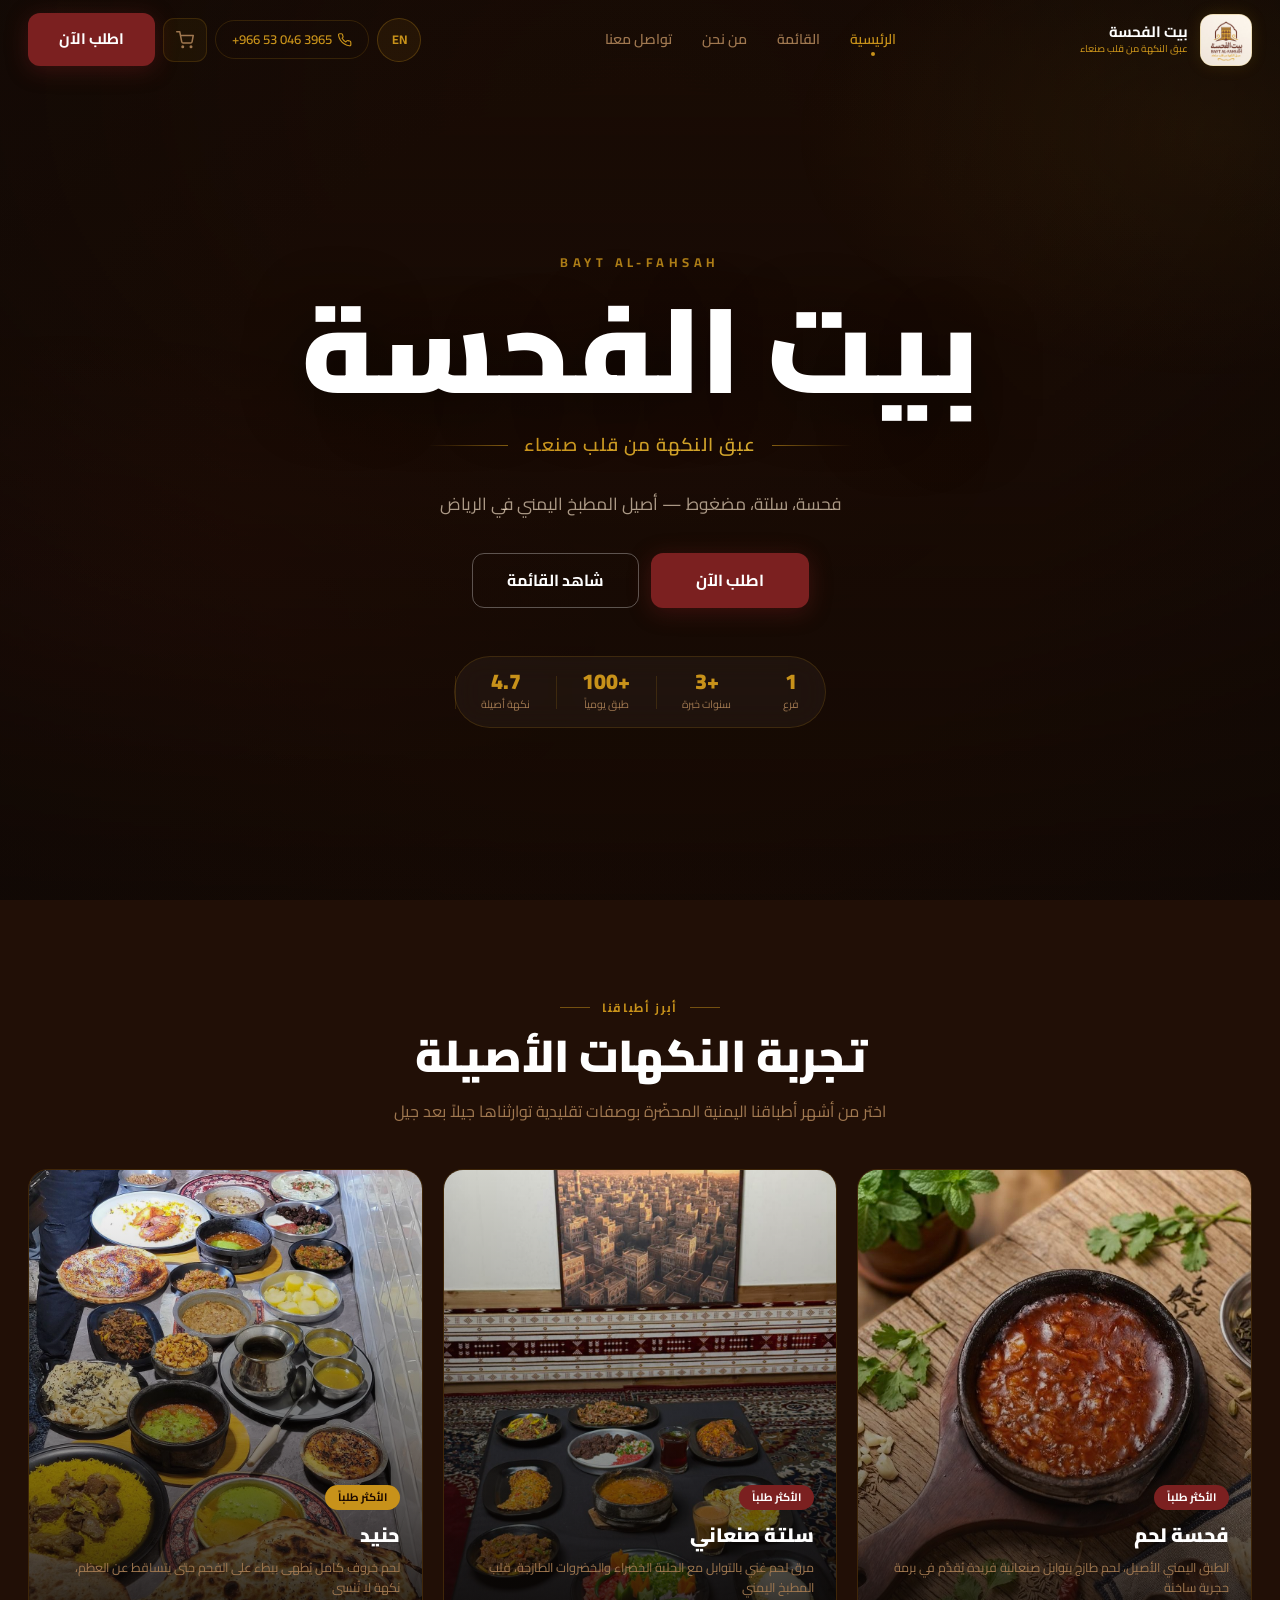
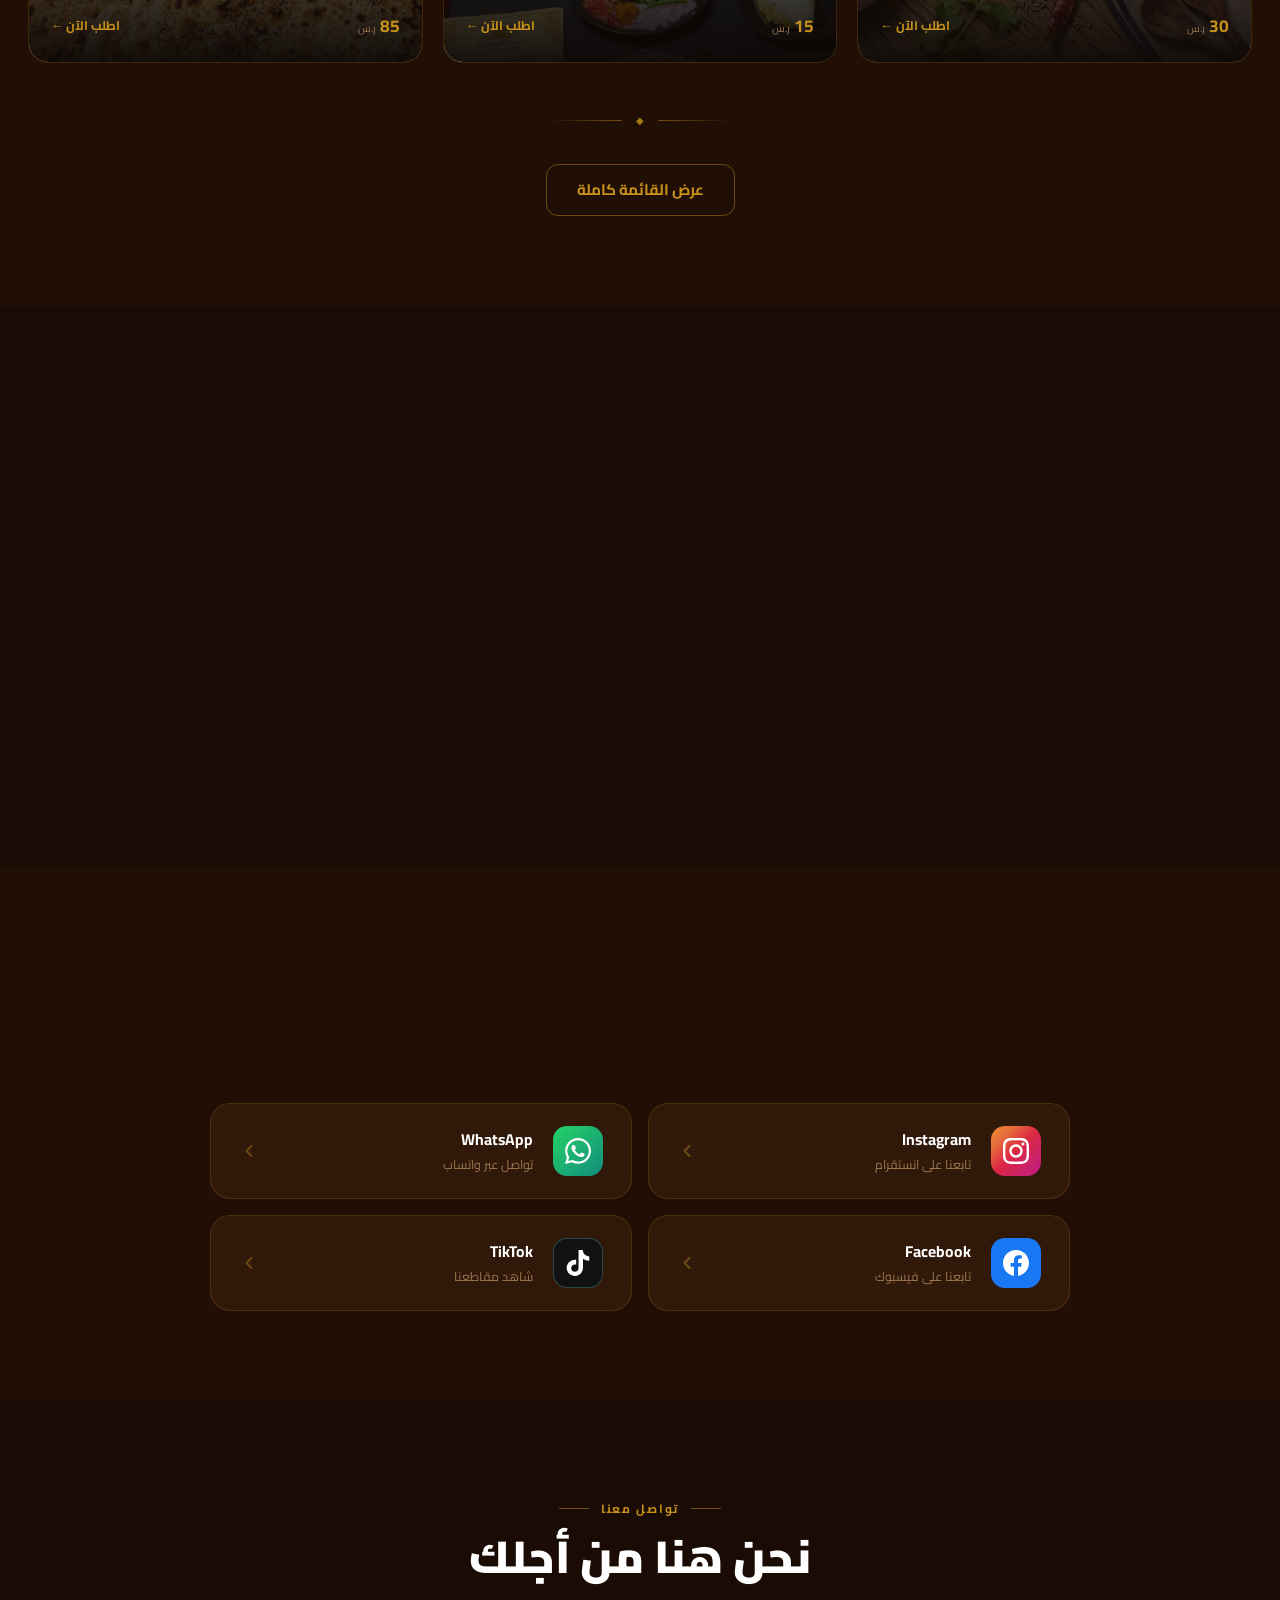
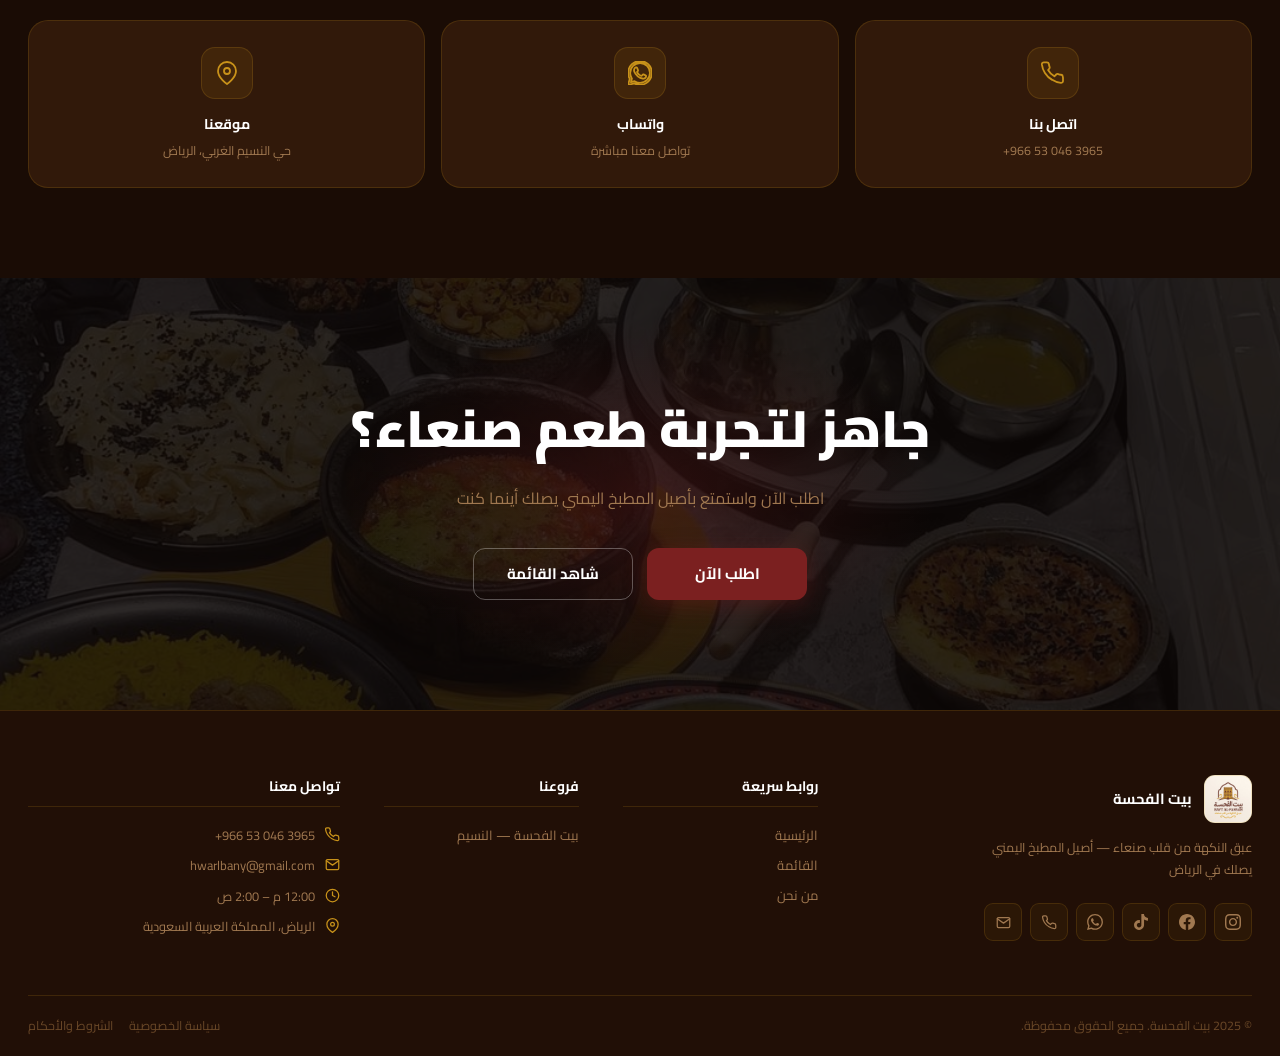
==== index.html @ 32261060 "Initial commit" ====
﻿<!DOCTYPE html>
<html lang="ar" dir="rtl">
<head>
  <meta charset="UTF-8">
  <meta name="viewport" content="width=device-width, initial-scale=1.0">
  <title>بيت الفحسة — عبق النكهة من قلب صنعاء</title>
  <meta name="description" content="بيت الفحسة — أصيل المطبخ اليمني في الرياض. فحسة، سلتة، مضغوط وأطباق يمنية تقليدية.">
  <link rel="stylesheet" href="css/style.css">
</head>
<body>

<!-- ══ HEADER ══════════════════════════════════════════════════════ -->
<header class="site-header" id="siteHeader">
  <div class="header-inner">
    <a href="index.html" class="header-logo">
      <div class="logo-img-wrap">
        <img src="photos/loogogg.jpg" alt="بيت الفحسة">
      </div>
      <div class="logo-text-stack">
        <span class="logo-name">بيت الفحسة</span>
        <span class="logo-tag">عبق النكهة من قلب صنعاء</span>
      </div>
    </a>

    <nav class="main-nav">
      <a href="index.html"    class="nav-link active" id="navHome">الرئيسية</a>
      <a href="menu.html"     class="nav-link"        id="navMenu">القائمة</a>
      <a href="about.html"    class="nav-link"        id="navAbout">من نحن</a>
      <a href="#social"       class="nav-link"        id="navContact">تواصل معنا</a>
    </nav>

    <div class="header-cta">
      <button class="lang-toggle" id="langToggle" onclick="window.toggleLang()">EN</button>
      <a href="tel:+966530463965" class="header-phone">
        <span class="icon" style="width:14px;height:14px;">
          <svg viewBox="0 0 24 24" fill="none" stroke="currentColor" stroke-width="2" stroke-linecap="round" stroke-linejoin="round"><path d="M22 16.92v3a2 2 0 01-2.18 2 19.79 19.79 0 01-8.63-3.07A19.5 19.5 0 013.95 12 19.79 19.79 0 01.87 3.43 2 2 0 012.86 1.28h3a2 2 0 012 1.72c.127.96.36 1.903.7 2.81a2 2 0 01-.45 2.11L7.09 9a16 16 0 006.29 6.29l1.79-1.79a2 2 0 012.11-.45c.907.34 1.85.573 2.81.7a2 2 0 011.72 2.07z"/></svg>
        </span>
        <span class="phone-ltr" dir="ltr">+966 53 046 3965</span>
      </a>
      <button class="cart-btn" aria-label="السلة" onclick="window.openCart()">
        <span class="icon" style="width:18px;height:18px;">
          <svg viewBox="0 0 24 24" fill="none" stroke="currentColor" stroke-width="2" stroke-linecap="round" stroke-linejoin="round"><circle cx="9" cy="21" r="1"/><circle cx="20" cy="21" r="1"/><path d="M1 1h4l2.68 13.39a2 2 0 002 1.61h9.72a2 2 0 002-1.61L23 6H6"/></svg>
        </span>
        <span class="cart-count" id="cartCount1"></span>
      </button>
      <a href="menu.html" class="btn btn-primary order-now-btn" id="headerOrderBtn">اطلب الآن</a>
    </div>

    <button class="hamburger" id="hamburger" aria-label="القائمة">
      <span></span><span></span><span></span>
    </button>
  </div>
</header>

<!-- ══ MOBILE NAV ═══════════════════════════════════════════════════ -->
<nav class="mobile-nav" id="mobileNav">
  <div class="mobile-nav-links">
    <a href="index.html"    class="mobile-nav-link active" id="mnavHome">الرئيسية</a>
    <a href="menu.html"     class="mobile-nav-link"        id="mnavMenu">القائمة</a>
    <a href="about.html"    class="mobile-nav-link"        id="mnavAbout">من نحن</a>
    <a href="#social"       class="mobile-nav-link"        id="mnavContact">تواصل معنا</a>
    <a href="tel:+966530463965" class="mobile-call-link">
      <span class="phone-ltr" dir="ltr">+966 53 046 3965</span>
    </a>
  </div>
</nav>

<!-- ══ HERO ═════════════════════════════════════════════════════════ -->
<section class="hero" id="heroSection">
  <div class="hero-media">
    <video class="hero-video" autoplay muted loop playsinline>
      <source src="photos/AQN8Gx4TGR3h2aebzS9fGXnVgAU_NkIaz1aFm2meuM_5miapaih_oRECCdc_c0quaIySf8oULXDIqBsPr16gPghUpEyFxBdfuuxgr-di0sXE_g.mp4" type="video/mp4">
    </video>
    <img class="hero-img-fallback" src="photos/ttt.jpg" alt="بيت الفحسة">
  </div>
  <div class="hero-overlay"></div>
  <div class="hero-vignette"></div>

  <div class="hero-content">
    <p class="hero-eyebrow">BAYT AL-FAHSAH</p>

    <h1 class="hero-title" id="heroTitle1">بيت الفحسة</h1>

    <div class="hero-tagline-row">
      <span class="hero-tagline-line rev"></span>
      <p class="hero-tagline-gold" id="heroTitle2">عبق النكهة من قلب صنعاء</p>
      <span class="hero-tagline-line"></span>
    </div>

    <p class="hero-subtitle" id="heroSubtitle">
      فحسة، سلتة، مضغوط — أصيل المطبخ اليمني في الرياض
    </p>

    <div class="hero-ctas">
      <a href="menu.html" class="btn btn-primary" id="heroCta1">اطلب الآن</a>
      <a href="menu.html" class="btn btn-outline" id="heroCta2">شاهد القائمة</a>
    </div>

    <div class="hero-stats">
      <div class="stat-item">
        <span class="stat-num">1</span>
        <span class="stat-label" id="statBranchLabel">فرع</span>
      </div>
      <div class="stat-item">
        <span class="stat-num">+3</span>
        <span class="stat-label" id="statYearsLabel">سنوات خبرة</span>
      </div>
      <div class="stat-item">
        <span class="stat-num">+100</span>
        <span class="stat-label" id="statOrdersLabel">طبق يومياً</span>
      </div>
      <div class="stat-item">
        <span class="stat-num">4.7</span>
        <span class="stat-label" id="statFlavorLabel">تقييم</span>
      </div>
    </div>
  </div>
</section>

<!-- ══ FEATURED DISHES ══════════════════════════════════════════════ -->
<section class="section" style="background: var(--bg-2);">
  <div class="container">
    <div class="reveal" style="text-align:center; margin-bottom:10px;">
      <span class="section-badge" id="featBadge">أبرز أطباقنا</span>
      <h2 class="section-title" id="featTitle">تجربة النكهات الأصيلة</h2>
      <p class="section-desc" style="margin: 0 auto 44px;" id="featDesc">اختر من أشهر أطباقنا اليمنية المحضّرة بوصفات تقليدية توارثناها جيلاً بعد جيل</p>
    </div>

    <div class="featured-grid">
      <a href="menu.html?dish=fahsah-lahm" class="featured-card reveal reveal-delay-1">
        <img class="featured-img" src="photos/%D9%81%D8%AD%D8%B3%D8%A9.jpg" alt="فحسة لحم" loading="lazy">
        <div class="featured-overlay"></div>
        <div class="featured-body">
          <span class="featured-badge feat-badge-text">الأكثر طلباً</span>
          <div class="featured-name">فحسة لحم</div>
          <div class="featured-desc">الطبق اليمني الأصيل، لحم طازج بتوابل صنعانية فريدة يُقدَّم في برمة حجرية ساخنة</div>
          <div class="featured-footer">
            <span class="featured-price">30 <small>ر.س</small></span>
            <span class="featured-cta feat-cta-text">اطلب الآن ←</span>
          </div>
        </div>
      </a>

      <a href="menu.html?dish=saltah-sanani" class="featured-card reveal reveal-delay-2">
        <img class="featured-img" src="photos/ttt.jpg" alt="سلتة صنعاني" loading="lazy">
        <div class="featured-overlay"></div>
        <div class="featured-body">
          <span class="featured-badge feat-badge-text">الأكثر طلباً</span>
          <div class="featured-name">سلتة صنعاني</div>
          <div class="featured-desc">مرق لحم غني بالتوابل مع الحلبة الخضراء والخضروات الطازجة، قلب المطبخ اليمني</div>
          <div class="featured-footer">
            <span class="featured-price">15 <small>ر.س</small></span>
            <span class="featured-cta feat-cta-text">اطلب الآن ←</span>
          </div>
        </div>
      </a>

      <a href="menu.html?dish=haneed" class="featured-card reveal reveal-delay-3">
        <img class="featured-img" src="photos/t.jpg" alt="حنيد" loading="lazy">
        <div class="featured-overlay"></div>
        <div class="featured-body">
          <span class="featured-badge badge-gold feat-badge-text">مميز</span>
          <div class="featured-name">حنيد</div>
          <div class="featured-desc">لحم خروف كامل يُطهى ببطء على الفحم حتى يتساقط عن العظم، نكهة لا تُنسى</div>
          <div class="featured-footer">
            <span class="featured-price">85 <small>ر.س</small></span>
            <span class="featured-cta feat-cta-text">اطلب الآن ←</span>
          </div>
        </div>
      </a>
    </div>

    <div class="ornament-sep reveal" style="margin-top:50px;">
      <span class="line rev"></span>
      <span class="gem">◆</span>
      <span class="line"></span>
    </div>

    <div style="text-align:center; margin-top:36px;" class="reveal">
      <a href="menu.html" class="btn btn-outline-gold" id="allDishesBtn">عرض القائمة كاملة</a>
    </div>
  </div>
</section>

<!-- ══ OUR LOCATION ══════════════════════════════════════════════════ -->
<section class="section" id="locationSection">
  <div class="container">
    <div class="location-card reveal">
      <div class="location-photo">
        <img src="photos/tt.jpg" alt="بيت الفحسة — النسيم">
        <div class="location-photo-overlay"></div>
      </div>
      <div class="location-body">
        <div>
          <div class="location-name branch-name-text">بيت الفحسة — النسيم</div>
          <div class="location-area branch-area-text">حي النسيم الغربي · الرياض</div>
        </div>

        <div class="location-info-list">
          <div class="location-info-row">
            <span class="ico">
              <svg viewBox="0 0 24 24"><path d="M21 10c0 7-9 13-9 13s-9-6-9-13a9 9 0 0118 0z"/><circle cx="12" cy="10" r="3"/></svg>
            </span>
            <span class="branch-addr-text">شارع سعد بن أبي وقاص، حي النسيم الغربي، الرياض 14231</span>
          </div>
          <div class="location-info-row">
            <span class="ico">
              <svg viewBox="0 0 24 24"><path d="M22 16.92v3a2 2 0 01-2.18 2 19.79 19.79 0 01-8.63-3.07A19.5 19.5 0 013.95 12 19.79 19.79 0 01.87 3.43 2 2 0 012.86 1.28h3a2 2 0 012 1.72c.127.96.36 1.903.7 2.81a2 2 0 01-.45 2.11L7.09 9a16 16 0 006.29 6.29l1.79-1.79a2 2 0 012.11-.45c.907.34 1.85.573 2.81.7a2 2 0 011.72 2.07z"/></svg>
            </span>
            <a href="tel:+966530463965" style="color:inherit;"><span class="phone-ltr" dir="ltr">+966 53 046 3965</span></a>
          </div>
          <div class="location-info-row">
            <span class="ico">
              <svg viewBox="0 0 24 24"><circle cx="12" cy="12" r="10"/><polyline points="12 6 12 12 16 14"/></svg>
            </span>
            <span class="branch-hours-text">12:00 م – 2:00 ص</span>
          </div>
          <div class="location-info-row">
            <span class="ico">
              <svg viewBox="0 0 24 24"><rect x="1" y="3" width="15" height="13"/><polygon points="16 8 20 8 23 11 23 16 16 16 16 8"/><circle cx="5.5" cy="18.5" r="2.5"/><circle cx="18.5" cy="18.5" r="2.5"/></svg>
            </span>
            <span>توصيل متاح داخل الرياض</span>
          </div>
        </div>

        <div class="location-actions">
          <a href="https://maps.app.goo.gl/jj8QfuRpyf8awKri7" target="_blank" rel="noopener"
             class="btn btn-ghost btn-map" id="locMapBtn">الموقع على الخريطة</a>
          <a href="menu.html?branch=nasim" class="btn btn-primary" id="locOrderBtn">اطلب من هنا</a>
        </div>
      </div>
    </div>
  </div>
</section>

<!-- ══ SOCIAL SECTION ═══════════════════════════════════════════════ -->
<section class="section" id="social" style="background: var(--bg-2);">
  <div class="container">
    <div class="reveal" style="text-align:center; margin-bottom:52px;">
      <span class="section-badge" id="socialBadge">تواصل معنا</span>
      <h2 class="section-title" id="socialTitle">تابعنا على منصات التواصل</h2>
    </div>

    <div class="social-pro-grid">
      <!-- Instagram -->
      <a href="https://www.instagram.com/baytalfahsah?igsh=MTFmZjhxYzB3M2JnbQ==" target="_blank" rel="noopener"
         class="social-pro-card instagram reveal reveal-delay-1">
        <div class="social-pro-icon">
          <svg viewBox="0 0 24 24" fill="white"><path d="M12 2.163c3.204 0 3.584.012 4.85.07 3.252.148 4.771 1.691 4.919 4.919.058 1.265.069 1.645.069 4.849 0 3.205-.012 3.584-.069 4.849-.149 3.225-1.664 4.771-4.919 4.919-1.266.058-1.644.07-4.85.07-3.204 0-3.584-.012-4.849-.07-3.26-.149-4.771-1.699-4.919-4.92-.058-1.265-.07-1.644-.07-4.849 0-3.204.013-3.583.07-4.849.149-3.227 1.664-4.771 4.919-4.919 1.266-.057 1.645-.069 4.849-.069zm0-2.163c-3.259 0-3.667.014-4.947.072-4.358.2-6.78 2.618-6.98 6.98-.059 1.281-.073 1.689-.073 4.948 0 3.259.014 3.668.072 4.948.2 4.358 2.618 6.78 6.98 6.98 1.281.058 1.689.072 4.948.072 3.259 0 3.668-.014 4.948-.072 4.354-.2 6.782-2.618 6.979-6.98.059-1.28.073-1.689.073-4.948 0-3.259-.014-3.667-.072-4.947-.196-4.354-2.617-6.78-6.979-6.98-1.281-.059-1.69-.073-4.949-.073zm0 5.838c-3.403 0-6.162 2.759-6.162 6.162s2.759 6.163 6.162 6.163 6.162-2.759 6.162-6.163c0-3.403-2.759-6.162-6.162-6.162zm0 10.162c-2.209 0-4-1.79-4-4 0-2.209 1.791-4 4-4s4 1.791 4 4c0 2.21-1.791 4-4 4zm6.406-11.845c-.796 0-1.441.645-1.441 1.44s.645 1.44 1.441 1.44c.795 0 1.439-.645 1.439-1.44s-.644-1.44-1.439-1.44z"/></svg>
        </div>
        <div class="social-pro-info">
          <div class="social-pro-name">Instagram</div>
          <div class="social-pro-cta" id="socialIgCta">تابعنا على انستقرام</div>
        </div>
        <div class="social-pro-arrow">
          <svg viewBox="0 0 24 24" stroke-width="2.5" stroke-linecap="round" stroke-linejoin="round"><polyline points="9 18 15 12 9 6"/></svg>
        </div>
      </a>

      <!-- WhatsApp -->
      <a href="https://wa.me/966530463965" target="_blank" rel="noopener"
         class="social-pro-card whatsapp reveal reveal-delay-2">
        <div class="social-pro-icon">
          <svg viewBox="0 0 24 24" fill="white"><path d="M17.472 14.382c-.297-.149-1.758-.867-2.03-.967-.273-.099-.471-.148-.67.15-.197.297-.767.966-.94 1.164-.173.199-.347.223-.644.075-.297-.15-1.255-.463-2.39-1.475-.883-.788-1.48-1.761-1.653-2.059-.173-.297-.018-.458.13-.606.134-.133.298-.347.446-.52.149-.174.198-.298.298-.497.099-.198.05-.371-.025-.52-.075-.149-.669-1.612-.916-2.207-.242-.579-.487-.5-.669-.51-.173-.008-.371-.01-.57-.01-.198 0-.52.074-.792.372-.272.297-1.04 1.016-1.04 2.479 0 1.462 1.065 2.875 1.213 3.074.149.198 2.096 3.2 5.077 4.487.709.306 1.262.489 1.694.625.712.227 1.36.195 1.871.118.571-.085 1.758-.719 2.006-1.413.248-.694.248-1.289.173-1.413-.074-.124-.272-.198-.57-.347m-5.421 7.403h-.004a9.87 9.87 0 01-5.031-1.378l-.361-.214-3.741.982.998-3.648-.235-.374a9.86 9.86 0 01-1.51-5.26c.001-5.45 4.436-9.884 9.888-9.884 2.64 0 5.122 1.03 6.988 2.898a9.825 9.825 0 012.893 6.994c-.003 5.45-4.437 9.884-9.885 9.884m8.413-18.297A11.815 11.815 0 0012.05 0C5.495 0 .16 5.335.157 11.892c0 2.096.547 4.142 1.588 5.945L.057 24l6.305-1.654a11.882 11.882 0 005.683 1.448h.005c6.554 0 11.89-5.335 11.893-11.893a11.821 11.821 0 00-3.48-8.413z"/></svg>
        </div>
        <div class="social-pro-info">
          <div class="social-pro-name">WhatsApp</div>
          <div class="social-pro-cta" id="socialWaCta">تواصل معنا مباشرة</div>
        </div>
        <div class="social-pro-arrow">
          <svg viewBox="0 0 24 24" stroke-width="2.5" stroke-linecap="round" stroke-linejoin="round"><polyline points="9 18 15 12 9 6"/></svg>
        </div>
      </a>

      <!-- Facebook -->
      <a href="https://www.facebook.com/p/%D9%85%D8%B7%D8%A7%D8%B9%D9%85-%D8%A8%D9%8A%D8%AA-%D8%A7%D9%84%D9%81%D8%AD%D8%B3%D8%A9-61582376126426/" target="_blank" rel="noopener"
         class="social-pro-card facebook reveal reveal-delay-3">
        <div class="social-pro-icon">
          <svg viewBox="0 0 24 24" fill="white"><path d="M24 12.073c0-6.627-5.373-12-12-12s-12 5.373-12 12c0 5.99 4.388 10.954 10.125 11.854v-8.385H7.078v-3.47h3.047V9.43c0-3.007 1.792-4.669 4.533-4.669 1.312 0 2.686.235 2.686.235v2.953H15.83c-1.491 0-1.956.925-1.956 1.874v2.25h3.328l-.532 3.47h-2.796v8.385C19.612 23.027 24 18.062 24 12.073z"/></svg>
        </div>
        <div class="social-pro-info">
          <div class="social-pro-name">Facebook</div>
          <div class="social-pro-cta" id="socialFbCta">تابعنا على فيسبوك</div>
        </div>
        <div class="social-pro-arrow">
          <svg viewBox="0 0 24 24" stroke-width="2.5" stroke-linecap="round" stroke-linejoin="round"><polyline points="9 18 15 12 9 6"/></svg>
        </div>
      </a>

      <!-- TikTok -->
      <a href="https://www.tiktok.com/@maath.shabati" target="_blank" rel="noopener"
         class="social-pro-card tiktok reveal reveal-delay-4">
        <div class="social-pro-icon">
          <svg viewBox="0 0 24 24" fill="white"><path d="M12.525.02c1.31-.02 2.61-.01 3.91-.02.08 1.53.63 3.09 1.75 4.17 1.12 1.11 2.7 1.62 4.24 1.79v4.03c-1.44-.05-2.89-.35-4.2-.97-.57-.26-1.1-.59-1.62-.93-.01 2.92.01 5.84-.02 8.75-.08 1.4-.54 2.79-1.35 3.94-1.31 1.92-3.58 3.17-5.91 3.21-1.43.08-2.86-.31-4.08-1.03-2.02-1.19-3.44-3.37-3.65-5.71-.02-.5-.03-1-.01-1.49.18-1.9 1.12-3.72 2.58-4.96 1.66-1.44 3.98-2.13 6.15-1.72.02 1.48-.04 2.96-.04 4.44-.99-.32-2.15-.23-3.02.37-.63.41-1.11 1.04-1.36 1.75-.21.51-.15 1.07-.14 1.61.24 1.64 1.82 3.02 3.5 2.87 1.12-.01 2.19-.66 2.77-1.61.19-.33.4-.67.41-1.06.1-1.79.06-3.57.07-5.36.01-4.03-.01-8.05.02-12.07z"/></svg>
        </div>
        <div class="social-pro-info">
          <div class="social-pro-name">TikTok</div>
          <div class="social-pro-cta" id="socialTikCta">شاهد مقاطعنا</div>
        </div>
        <div class="social-pro-arrow">
          <svg viewBox="0 0 24 24" stroke-width="2.5" stroke-linecap="round" stroke-linejoin="round"><polyline points="9 18 15 12 9 6"/></svg>
        </div>
      </a>
    </div>
  </div>
</section>

<!-- ══ CONTACT SECTION ══════════════════════════════════════════════ -->
<section class="section" id="contactSection">
  <div class="container">
    <div class="reveal" style="text-align:center; margin-bottom:36px;">
      <span class="section-badge">تواصل معنا</span>
      <h2 class="section-title">نحن هنا من أجلك</h2>
    </div>
    <div class="contact-cards-grid">
      <a href="tel:+966530463965" class="contact-card reveal reveal-delay-1">
        <div class="ico">
          <svg viewBox="0 0 24 24"><path d="M22 16.92v3a2 2 0 01-2.18 2 19.79 19.79 0 01-8.63-3.07A19.5 19.5 0 013.95 12 19.79 19.79 0 01.87 3.43 2 2 0 012.86 1.28h3a2 2 0 012 1.72c.127.96.36 1.903.7 2.81a2 2 0 01-.45 2.11L7.09 9a16 16 0 006.29 6.29l1.79-1.79a2 2 0 012.11-.45c.907.34 1.85.573 2.81.7a2 2 0 011.72 2.07z"/></svg>
        </div>
        <h4>اتصل بنا</h4>
        <p><span class="phone-ltr" dir="ltr">+966 53 046 3965</span></p>
      </a>
      <a href="https://wa.me/966530463965" target="_blank" rel="noopener" class="contact-card reveal reveal-delay-2">
        <div class="ico">
          <svg viewBox="0 0 24 24" fill="currentColor"><path d="M17.472 14.382c-.297-.149-1.758-.867-2.03-.967-.273-.099-.471-.148-.67.15-.197.297-.767.966-.94 1.164-.173.199-.347.223-.644.075-.297-.15-1.255-.463-2.39-1.475-.883-.788-1.48-1.761-1.653-2.059-.173-.297-.018-.458.13-.606.134-.133.298-.347.446-.52.149-.174.198-.298.298-.497.099-.198.05-.371-.025-.52-.075-.149-.669-1.612-.916-2.207-.242-.579-.487-.5-.669-.51-.173-.008-.371-.01-.57-.01-.198 0-.52.074-.792.372-.272.297-1.04 1.016-1.04 2.479 0 1.462 1.065 2.875 1.213 3.074.149.198 2.096 3.2 5.077 4.487.709.306 1.262.489 1.694.625.712.227 1.36.195 1.871.118.571-.085 1.758-.719 2.006-1.413.248-.694.248-1.289.173-1.413-.074-.124-.272-.198-.57-.347m-5.421 7.403h-.004a9.87 9.87 0 01-5.031-1.378l-.361-.214-3.741.982.998-3.648-.235-.374a9.86 9.86 0 01-1.51-5.26c.001-5.45 4.436-9.884 9.888-9.884 2.64 0 5.122 1.03 6.988 2.898a9.825 9.825 0 012.893 6.994c-.003 5.45-4.437 9.884-9.885 9.884m8.413-18.297A11.815 11.815 0 0012.05 0C5.495 0 .16 5.335.157 11.892c0 2.096.547 4.142 1.588 5.945L.057 24l6.305-1.654a11.882 11.882 0 005.683 1.448h.005c6.554 0 11.89-5.335 11.893-11.893a11.821 11.821 0 00-3.48-8.413z"/></svg>
        </div>
        <h4>واتساب</h4>
        <p>تواصل معنا مباشرة</p>
      </a>
      <a href="https://maps.app.goo.gl/jj8QfuRpyf8awKri7" target="_blank" rel="noopener" class="contact-card reveal reveal-delay-3">
        <div class="ico">
          <svg viewBox="0 0 24 24"><path d="M21 10c0 7-9 13-9 13s-9-6-9-13a9 9 0 0118 0z"/><circle cx="12" cy="10" r="3"/></svg>
        </div>
        <h4>موقعنا</h4>
        <p>حي النسيم الغربي، الرياض</p>
      </a>
    </div>
  </div>
</section>

<!-- ══ CTA SECTION ══════════════════════════════════════════════════ -->
<section class="cta-section">
  <div class="cta-bg"><img src="photos/t.jpg" alt=""></div>
  <div class="cta-bg-overlay"></div>
  <div class="cta-glow"></div>
  <div class="cta-content reveal">
    <h2 class="cta-title" id="ctaTitle">جاهز لتجربة طعم صنعاء؟</h2>
    <p class="cta-desc" id="ctaDesc">اطلب الآن واستمتع بأصيل المطبخ اليمني يصلك أينما كنت</p>
    <div class="cta-btns">
      <a href="menu.html" class="btn btn-primary" id="ctaBtn1">اطلب الآن</a>
      <a href="menu.html" class="btn btn-outline" id="ctaBtn2">شاهد القائمة</a>
    </div>
  </div>
</section>

<!-- ══ FOOTER ════════════════════════════════════════════════════════ -->
<footer class="site-footer">
  <div class="container">
    <div class="footer-grid">
      <div class="footer-brand">
        <a href="index.html" class="footer-logo">
          <div class="footer-logo-img"><img src="photos/loogogg.jpg" alt="بيت الفحسة"></div>
          <span class="footer-brand-name">بيت الفحسة</span>
        </a>
        <p class="footer-tagline">عبق النكهة من قلب صنعاء — أصيل المطبخ اليمني يصلك في الرياض</p>
        <div class="footer-socials">
          <a href="https://www.instagram.com/baytalfahsah?igsh=MTFmZjhxYzB3M2JnbQ==" target="_blank" rel="noopener" class="footer-social-btn" title="Instagram">
            <svg viewBox="0 0 24 24" fill="currentColor" style="width:16px;height:16px;"><path d="M12 2.163c3.204 0 3.584.012 4.85.07 3.252.148 4.771 1.691 4.919 4.919.058 1.265.069 1.645.069 4.849 0 3.205-.012 3.584-.069 4.849-.149 3.225-1.664 4.771-4.919 4.919-1.266.058-1.644.07-4.85.07-3.204 0-3.584-.012-4.849-.07-3.26-.149-4.771-1.699-4.919-4.92-.058-1.265-.07-1.644-.07-4.849 0-3.204.013-3.583.07-4.849.149-3.227 1.664-4.771 4.919-4.919 1.266-.057 1.645-.069 4.849-.069zm0-2.163c-3.259 0-3.667.014-4.947.072-4.358.2-6.78 2.618-6.98 6.98-.059 1.281-.073 1.689-.073 4.948 0 3.259.014 3.668.072 4.948.2 4.358 2.618 6.78 6.98 6.98 1.281.058 1.689.072 4.948.072 3.259 0 3.668-.014 4.948-.072 4.354-.2 6.782-2.618 6.979-6.98.059-1.28.073-1.689.073-4.948 0-3.259-.014-3.667-.072-4.947-.196-4.354-2.617-6.78-6.979-6.98-1.281-.059-1.69-.073-4.949-.073zm0 5.838c-3.403 0-6.162 2.759-6.162 6.162s2.759 6.163 6.162 6.163 6.162-2.759 6.162-6.163c0-3.403-2.759-6.162-6.162-6.162zm0 10.162c-2.209 0-4-1.79-4-4 0-2.209 1.791-4 4-4s4 1.791 4 4c0 2.21-1.791 4-4 4zm6.406-11.845c-.796 0-1.441.645-1.441 1.44s.645 1.44 1.441 1.44c.795 0 1.439-.645 1.439-1.44s-.644-1.44-1.439-1.44z"/></svg>
          </a>
          <a href="https://www.facebook.com/p/%D9%85%D8%B7%D8%A7%D8%B9%D9%85-%D8%A8%D9%8A%D8%AA-%D8%A7%D9%84%D9%81%D8%AD%D8%B3%D8%A9-61582376126426/" target="_blank" rel="noopener" class="footer-social-btn" title="Facebook">
            <svg viewBox="0 0 24 24" fill="currentColor" style="width:16px;height:16px;"><path d="M24 12.073c0-6.627-5.373-12-12-12s-12 5.373-12 12c0 5.99 4.388 10.954 10.125 11.854v-8.385H7.078v-3.47h3.047V9.43c0-3.007 1.792-4.669 4.533-4.669 1.312 0 2.686.235 2.686.235v2.953H15.83c-1.491 0-1.956.925-1.956 1.874v2.25h3.328l-.532 3.47h-2.796v8.385C19.612 23.027 24 18.062 24 12.073z"/></svg>
          </a>
          <a href="https://www.tiktok.com/@maath.shabati" target="_blank" rel="noopener" class="footer-social-btn" title="TikTok">
            <svg viewBox="0 0 24 24" fill="currentColor" style="width:16px;height:16px;"><path d="M12.525.02c1.31-.02 2.61-.01 3.91-.02.08 1.53.63 3.09 1.75 4.17 1.12 1.11 2.7 1.62 4.24 1.79v4.03c-1.44-.05-2.89-.35-4.2-.97-.57-.26-1.1-.59-1.62-.93-.01 2.92.01 5.84-.02 8.75-.08 1.4-.54 2.79-1.35 3.94-1.31 1.92-3.58 3.17-5.91 3.21-1.43.08-2.86-.31-4.08-1.03-2.02-1.19-3.44-3.37-3.65-5.71-.02-.5-.03-1-.01-1.49.18-1.9 1.12-3.72 2.58-4.96 1.66-1.44 3.98-2.13 6.15-1.72.02 1.48-.04 2.96-.04 4.44-.99-.32-2.15-.23-3.02.37-.63.41-1.11 1.04-1.36 1.75-.21.51-.15 1.07-.14 1.61.24 1.64 1.82 3.02 3.5 2.87 1.12-.01 2.19-.66 2.77-1.61.19-.33.4-.67.41-1.06.1-1.79.06-3.57.07-5.36.01-4.03-.01-8.05.02-12.07z"/></svg>
          </a>
          <a href="https://wa.me/966530463965" target="_blank" rel="noopener" class="footer-social-btn" title="WhatsApp">
            <svg viewBox="0 0 24 24" fill="currentColor" style="width:16px;height:16px;"><path d="M17.472 14.382c-.297-.149-1.758-.867-2.03-.967-.273-.099-.471-.148-.67.15-.197.297-.767.966-.94 1.164-.173.199-.347.223-.644.075-.297-.15-1.255-.463-2.39-1.475-.883-.788-1.48-1.761-1.653-2.059-.173-.297-.018-.458.13-.606.134-.133.298-.347.446-.52.149-.174.198-.298.298-.497.099-.198.05-.371-.025-.52-.075-.149-.669-1.612-.916-2.207-.242-.579-.487-.5-.669-.51-.173-.008-.371-.01-.57-.01-.198 0-.52.074-.792.372-.272.297-1.04 1.016-1.04 2.479 0 1.462 1.065 2.875 1.213 3.074.149.198 2.096 3.2 5.077 4.487.709.306 1.262.489 1.694.625.712.227 1.36.195 1.871.118.571-.085 1.758-.719 2.006-1.413.248-.694.248-1.289.173-1.413-.074-.124-.272-.198-.57-.347m-5.421 7.403h-.004a9.87 9.87 0 01-5.031-1.378l-.361-.214-3.741.982.998-3.648-.235-.374a9.86 9.86 0 01-1.51-5.26c.001-5.45 4.436-9.884 9.888-9.884 2.64 0 5.122 1.03 6.988 2.898a9.825 9.825 0 012.893 6.994c-.003 5.45-4.437 9.884-9.885 9.884m8.413-18.297A11.815 11.815 0 0012.05 0C5.495 0 .16 5.335.157 11.892c0 2.096.547 4.142 1.588 5.945L.057 24l6.305-1.654a11.882 11.882 0 005.683 1.448h.005c6.554 0 11.89-5.335 11.893-11.893a11.821 11.821 0 00-3.48-8.413z"/></svg>
          </a>
          <a href="tel:+966530463965" class="footer-social-btn" title="Phone">
            <svg viewBox="0 0 24 24" fill="none" stroke="currentColor" stroke-width="2" stroke-linecap="round" stroke-linejoin="round" style="width:15px;height:15px;"><path d="M22 16.92v3a2 2 0 01-2.18 2 19.79 19.79 0 01-8.63-3.07A19.5 19.5 0 013.95 12 19.79 19.79 0 01.87 3.43 2 2 0 012.86 1.28h3a2 2 0 012 1.72c.127.96.36 1.903.7 2.81a2 2 0 01-.45 2.11L7.09 9a16 16 0 006.29 6.29l1.79-1.79a2 2 0 012.11-.45c.907.34 1.85.573 2.81.7a2 2 0 011.72 2.07z"/></svg>
          </a>
          <a href="mailto:hwarlbany@gmail.com" class="footer-social-btn" title="Email">
            <svg viewBox="0 0 24 24" fill="none" stroke="currentColor" stroke-width="2" stroke-linecap="round" stroke-linejoin="round" style="width:15px;height:15px;"><path d="M4 4h16c1.1 0 2 .9 2 2v12c0 1.1-.9 2-2 2H4c-1.1 0-2-.9-2-2V6c0-1.1.9-2 2-2z"/><polyline points="22,6 12,13 2,6"/></svg>
          </a>
        </div>
      </div>

      <div class="footer-col">
        <h4 id="footerLinksTitle">روابط سريعة</h4>
        <div class="footer-links">
          <a href="index.html" class="footer-link" id="fNavHome">الرئيسية</a>
          <a href="menu.html"  class="footer-link" id="fNavMenu">القائمة</a>
          <a href="about.html" class="footer-link" id="fNavAbout">من نحن</a>
        </div>
      </div>

      <div class="footer-col">
        <h4 id="footerBranchesTitle">فروعنا</h4>
        <div class="footer-links">
          <a href="#locationSection" class="footer-link branch-name-text">بيت الفحسة — النسيم</a>
        </div>
      </div>

      <div class="footer-col">
        <h4 id="footerContactTitle">تواصل معنا</h4>
        <div class="footer-contact-row">
          <span class="ico"><svg viewBox="0 0 24 24"><path d="M22 16.92v3a2 2 0 01-2.18 2 19.79 19.79 0 01-8.63-3.07A19.5 19.5 0 013.95 12 19.79 19.79 0 01.87 3.43 2 2 0 012.86 1.28h3a2 2 0 012 1.72c.127.96.36 1.903.7 2.81a2 2 0 01-.45 2.11L7.09 9a16 16 0 006.29 6.29l1.79-1.79a2 2 0 012.11-.45c.907.34 1.85.573 2.81.7a2 2 0 011.72 2.07z"/></svg></span>
          <a href="tel:+966530463965"><span class="phone-ltr" dir="ltr">+966 53 046 3965</span></a>
        </div>
        <div class="footer-contact-row">
          <span class="ico"><svg viewBox="0 0 24 24"><path d="M4 4h16c1.1 0 2 .9 2 2v12c0 1.1-.9 2-2 2H4c-1.1 0-2-.9-2-2V6c0-1.1.9-2 2-2z"/><polyline points="22,6 12,13 2,6"/></svg></span>
          <a href="mailto:hwarlbany@gmail.com">hwarlbany@gmail.com</a>
        </div>
        <div class="footer-contact-row">
          <span class="ico"><svg viewBox="0 0 24 24"><circle cx="12" cy="12" r="10"/><polyline points="12 6 12 12 16 14"/></svg></span>
          <span class="branch-hours-text">12:00 م – 2:00 ص</span>
        </div>
        <div class="footer-contact-row">
          <span class="ico"><svg viewBox="0 0 24 24"><path d="M21 10c0 7-9 13-9 13s-9-6-9-13a9 9 0 0118 0z"/><circle cx="12" cy="10" r="3"/></svg></span>
          <span>الرياض، المملكة العربية السعودية</span>
        </div>
      </div>
    </div>

    <div class="footer-bottom">
      <span class="footer-copy" id="footerCopy">© 2025 بيت الفحسة. جميع الحقوق محفوظة.</span>
      <div class="footer-legal">
        <a href="#">سياسة الخصوصية</a>
        <a href="#">الشروط والأحكام</a>
      </div>
    </div>
  </div>
</footer>

<!-- ══ CART DRAWER ═══════════════════════════════════════════════════ -->
<div class="cart-overlay" id="cartOverlay"></div>
<div class="cart-drawer" id="cartDrawer">
  <div class="cart-header">
    <h3 id="cartTitle">سلة الطلبات</h3>
    <button class="cart-close-btn" onclick="window.closeCart()">✕</button>
  </div>
  <div class="cart-body" id="cartBody"></div>
  <div class="cart-footer">
    <div class="delivery-note" id="deliveryNote">رسوم التوصيل تُحدد عند التواصل</div>
    <div class="cod-badge" id="cartCodBadge">الدفع عند الاستلام</div>
    <div class="cart-total-row">
      <span class="cart-total-label" id="cartTotalLabel">المجموع</span>
      <span class="cart-total-value" id="cartTotal">0 ر.س</span>
    </div>
    <button class="proceed-btn" id="proceedBtn" onclick="window.openCheckout()" disabled>تأكيد الطلب</button>
  </div>
</div>

<!-- ══ CHECKOUT MODAL ════════════════════════════════════════════════ -->
<div class="checkout-modal" id="checkoutModal">
  <div class="checkout-header">
    <button class="back-btn" onclick="window.closeCheckout()">←</button>
    <h3 id="checkoutTitle">إتمام الطلب</h3>
  </div>
  <div class="checkout-body">
    <div class="co-section-title" id="coInfoTitle">بيانات التوصيل</div>
    <div class="co-field">
      <label data-i18n-label="co.name.lbl">الاسم الكامل <span class="co-required">*</span></label>
      <input type="text" id="coName" required data-i18n-ph="co.name.ph" placeholder="أدخل اسمك الكامل">
    </div>
    <div class="co-field">
      <label data-i18n-label="co.ph.lbl">رقم الهاتف <span class="co-required">*</span></label>
      <input type="tel" id="coPhone" dir="ltr" required data-i18n-ph="co.ph.ph" placeholder="05xxxxxxxx">
    </div>
    <div class="co-field">
      <label data-i18n-label="co.addr.lbl">عنوان التوصيل <span class="co-required">*</span></label>
      <textarea id="coAddress" required data-i18n-ph="co.addr.ph" placeholder="حي، شارع، رقم المبنى…"></textarea>
    </div>
    <div class="co-field">
      <label data-i18n-label="co.note.lbl">ملاحظات (اختياري)</label>
      <textarea id="coNotes" data-i18n-ph="co.note.ph" placeholder="أي تعليمات إضافية…"></textarea>
    </div>
    <div class="co-section-title" id="coSummaryTitle" style="margin-top:20px;">ملخص الطلب</div>
    <div id="coSummary" class="co-summary"></div>
    <div class="co-total-rows">
      <div class="co-total-row" id="coDeliveryRow"></div>
      <div class="co-total-row grand" id="coGrandTotal"></div>
    </div>
  </div>
  <div class="checkout-footer">
    <div class="cod-badge" id="coCodBadge" style="margin-bottom:10px;">الدفع عند الاستلام</div>
    <button class="submit-btn" id="submitBtn" onclick="window.submitOrder()">تأكيد الطلب</button>
  </div>
</div>

<script src="js/main.js"></script>
<script src="js/i18n.js"></script>
</body>
</html>
---- css/style.css ----
@import url('https://fonts.googleapis.com/css2?family=Cairo:wght@300;400;600;700;900&family=Noto+Sans+Arabic:wght@300;400;600;700;900&display=swap');

/* ══════════════════════════════════════════════
   BRAND IDENTITY — extracted from logo
   Maroon: #6B1E1E  |  Gold: #C8921A
   BG: deep warm espresso brown (not black)
   ══════════════════════════════════════════════ */
:root {
  /* Backgrounds — warm espresso tones, never black */
  --bg:           #1A0C05;
  --bg-2:         #210F06;
  --bg-3:         #2A1408;
  --card-bg:      #31190A;
  --card-hover:   #3C200D;

  /* Brand */
  --red:          #7B2020;
  --red-hover:    #962828;
  --red-deep:     #5A1A14;
  --gold:         #C8921A;
  --gold-light:   #D4A82E;
  --gold-dim:     rgba(200,146,26,0.13);
  --gold-glow:    rgba(200,146,26,0.22);

  /* Text */
  --white:        #FFFFFF;
  --text:         #EDD9C0;
  --text-2:       #D4B898;
  --text-dim:     #A07850;
  --muted:        #6A4828;

  /* Borders */
  --border:       rgba(200,146,26,0.18);
  --border-h:     rgba(200,146,26,0.52);
  --border-sub:   rgba(255,255,255,0.06);

  /* Shadows */
  --shadow:       0 12px 50px rgba(0,0,0,0.65);
  --shadow-card:  0 4px 24px rgba(0,0,0,0.45);
  --glow-gold:    0 0 50px rgba(200,146,26,0.18);
  --glow-red:     0 0 50px rgba(123,32,32,0.28);

  /* Shape */
  --radius:       12px;
  --radius-lg:    20px;
  --radius-xl:    32px;
  --transition:   0.3s cubic-bezier(0.4,0,0.2,1);
  --header-h:     80px;
}

/* ── Reset ─────────────────────────────────── */
*, *::before, *::after { box-sizing: border-box; margin: 0; padding: 0; }
html { font-size: 16px; direction: rtl; scroll-behavior: smooth; }
html[dir="ltr"] { direction: ltr; }
body {
  font-family: 'Cairo', 'Noto Sans Arabic', sans-serif;
  background: var(--bg);
  color: var(--text);
  line-height: 1.6;
  overflow-x: hidden;
}
/* Warm ambient glow */
body::before {
  content: '';
  position: fixed; inset: 0; z-index: -1; pointer-events: none;
  background:
    radial-gradient(ellipse 70% 55% at 5% 70%, rgba(123,32,32,0.18) 0%, transparent 60%),
    radial-gradient(ellipse 55% 45% at 95% 15%, rgba(200,146,26,0.12) 0%, transparent 60%),
    radial-gradient(ellipse 40% 30% at 50% 50%, rgba(90,26,20,0.08) 0%, transparent 70%);
}
img { max-width: 100%; display: block; }
a { text-decoration: none; color: inherit; }

/* ── Utility ────────────────────────────────── */
.container { width: 100%; max-width: 1280px; margin: 0 auto; padding: 0 28px; }
.section { padding: 90px 0; }
.gold-text { color: var(--gold); }
.phone-ltr { direction: ltr; unicode-bidi: embed; display: inline; }

/* ── Section ornament ── */
.section-badge {
  display: inline-flex;
  align-items: center;
  gap: 12px;
  color: var(--gold);
  font-size: 0.75rem;
  font-weight: 700;
  letter-spacing: 0.14em;
  text-transform: uppercase;
  margin-bottom: 14px;
}
.section-badge::before,
.section-badge::after {
  content: '';
  width: 30px; height: 1px;
  background: var(--gold);
  opacity: 0.5;
}
.section-title {
  font-size: clamp(1.9rem, 4vw, 2.8rem);
  font-weight: 900;
  color: var(--white);
  line-height: 1.15;
  margin-bottom: 14px;
}
.section-desc { color: var(--text-dim); max-width: 520px; margin-bottom: 44px; line-height: 1.8; }

/* Ornamental separator */
.ornament-sep {
  display: flex; align-items: center; gap: 14px;
  width: 180px; margin: 28px auto;
}
.ornament-sep .line {
  flex: 1; height: 1px;
  background: linear-gradient(to right, transparent, var(--gold));
  opacity: 0.5;
}
.ornament-sep .line.rev { background: linear-gradient(to left, transparent, var(--gold)); }
.ornament-sep .gem { color: var(--gold); font-size: 0.6rem; opacity: 0.8; }

/* ── Buttons ────────────────────────────────── */
.btn {
  display: inline-flex; align-items: center; justify-content: center; gap: 8px;
  padding: 13px 30px;
  border-radius: var(--radius);
  font-family: inherit; font-size: 0.95rem; font-weight: 700;
  cursor: pointer; border: none;
  transition: var(--transition); white-space: nowrap;
  position: relative; overflow: hidden;
}
.btn::after {
  content: '';
  position: absolute; top: 0; left: -100%;
  width: 100%; height: 100%;
  background: linear-gradient(90deg, transparent, rgba(255,255,255,0.07), transparent);
  transition: left 0.55s;
}
.btn:hover::after { left: 100%; }

.btn-primary {
  background: var(--red); color: var(--white);
  border: 1.5px solid transparent;
  box-shadow: 0 4px 22px rgba(123,32,32,0.38);
}
.btn-primary:hover { background: var(--red-hover); transform: translateY(-2px); box-shadow: 0 8px 30px rgba(123,32,32,0.5); }

.btn-gold {
  background: var(--gold); color: #1A0800; font-weight: 800;
  box-shadow: 0 4px 22px rgba(200,146,26,0.32);
}
.btn-gold:hover { background: var(--gold-light); transform: translateY(-2px); box-shadow: 0 8px 30px rgba(200,146,26,0.45); }

.btn-outline {
  background: transparent; color: var(--white);
  border: 1.5px solid rgba(255,255,255,0.3);
}
.btn-outline:hover { background: rgba(255,255,255,0.07); border-color: rgba(255,255,255,0.6); transform: translateY(-2px); }

.btn-outline-gold {
  background: transparent; color: var(--gold);
  border: 1.5px solid rgba(200,146,26,0.45);
}
.btn-outline-gold:hover { background: var(--gold-dim); border-color: var(--gold); transform: translateY(-2px); }

.btn-ghost {
  background: rgba(255,255,255,0.05); color: var(--text);
  border: 1px solid var(--border);
}
.btn-ghost:hover { background: rgba(255,255,255,0.09); border-color: var(--border-h); transform: translateY(-2px); }

/* ── Card base ──────────────────────────────── */
.card {
  background: var(--card-bg);
  border: 1px solid var(--border);
  border-radius: var(--radius-lg);
  position: relative; overflow: hidden;
  transition: var(--transition);
}
.card::before {
  content: '';
  position: absolute; top: 0; left: 0; right: 0;
  height: 1.5px;
  background: linear-gradient(90deg, transparent, var(--gold), transparent);
  opacity: 0; transition: opacity 0.3s;
}
.card:hover::before { opacity: 1; }
.card:hover {
  border-color: var(--border-h);
  box-shadow: var(--shadow-card), var(--glow-gold);
  transform: translateY(-3px);
}

/* ══════════════════════════════════════════════
   HEADER
   ══════════════════════════════════════════════ */
.site-header {
  position: fixed; top: 0; left: 0; right: 0;
  height: var(--header-h);
  z-index: 1000;
  background: transparent;
  transition: background 0.4s ease, border-color 0.4s ease, box-shadow 0.4s ease;
  display: flex; align-items: center;
  border-bottom: 1px solid transparent;
}
.site-header.scrolled {
  backdrop-filter: blur(28px);
  -webkit-backdrop-filter: blur(28px);
  background: rgba(22,10,4,0.92);
  border-bottom-color: var(--border);
  box-shadow: 0 2px 24px rgba(0,0,0,0.35);
}
.header-inner {
  width: 100%; max-width: 1440px;
  margin: 0 auto; padding: 0 28px;
  display: flex; align-items: center;
  justify-content: space-between; gap: 16px;
}
.header-logo {
  display: flex; align-items: center; gap: 12px;
  flex-shrink: 0; text-decoration: none;
}
.logo-img-wrap {
  width: 52px; height: 52px;
  border-radius: 13px;
  overflow: hidden;
  background: #fff;
  flex-shrink: 0;
  border: 1.5px solid rgba(200,146,26,0.3);
  box-shadow: 0 0 16px rgba(200,146,26,0.15);
}
.logo-img-wrap img { width: 100%; height: 100%; object-fit: contain; }
.logo-text-stack { display: flex; flex-direction: column; }
.logo-name { font-size: 0.94rem; font-weight: 700; color: var(--white); line-height: 1.2; }
.logo-tag { font-size: 0.61rem; color: var(--gold); font-weight: 500; }

.main-nav { display: flex; align-items: center; gap: 2px; }
.nav-link {
  position: relative;
  padding: 8px 14px; border-radius: 8px;
  font-size: 0.88rem; font-weight: 600;
  color: var(--text-dim); transition: var(--transition);
}
.nav-link:hover { color: var(--white); background: rgba(255,255,255,0.05); }
.nav-link.active { color: var(--gold); }
.nav-link.active::after {
  content: '';
  position: absolute; bottom: 3px; left: 50%; transform: translateX(-50%);
  width: 4px; height: 4px; border-radius: 50%;
  background: var(--gold);
}

.header-cta { display: flex; align-items: center; gap: 8px; flex-shrink: 0; }
.lang-toggle {
  width: 44px; height: 44px; border-radius: 50px;
  background: rgba(200,146,26,0.08);
  border: 1.5px solid rgba(200,146,26,0.28);
  color: var(--gold);
  font-family: inherit; font-size: 0.78rem; font-weight: 700;
  cursor: pointer; transition: var(--transition);
  display: flex; align-items: center; justify-content: center;
}
.lang-toggle:hover { background: rgba(200,146,26,0.16); }
.header-phone {
  display: flex; align-items: center; gap: 6px;
  padding: 8px 16px; border-radius: 50px;
  border: 1px solid var(--border);
  color: var(--gold); font-size: 0.82rem; font-weight: 600;
  transition: var(--transition);
}
.header-phone:hover { background: var(--gold-dim); border-color: var(--gold); }
.cart-btn {
  position: relative;
  width: 44px; height: 44px;
  background: rgba(200,146,26,0.06);
  border: 1px solid var(--border);
  border-radius: 11px; color: var(--text-dim);
  cursor: pointer;
  display: flex; align-items: center; justify-content: center;
  transition: var(--transition); font-size: 1.1rem;
}
.cart-btn:hover { background: var(--gold-dim); color: var(--gold); border-color: var(--border-h); }
.cart-count {
  position: absolute; top: -4px; left: -4px;
  width: 18px; height: 18px;
  background: var(--red); color: #fff;
  font-size: 0.62rem; font-weight: 700;
  border-radius: 50%;
  display: none; align-items: center; justify-content: center;
}
.cart-count.visible { display: flex; }
.order-now-btn { display: flex; }

.hamburger {
  display: none; flex-direction: column; gap: 4.5px;
  width: 44px; height: 44px;
  align-items: center; justify-content: center;
  background: none; border: none;
  cursor: pointer; padding: 0;
  border-radius: 10px; transition: var(--transition);
}
.hamburger:hover { background: rgba(255,255,255,0.05); }
.hamburger span { display: block; width: 22px; height: 2px; background: var(--text-dim); border-radius: 2px; transition: var(--transition); }
.hamburger.open span:nth-child(1) { transform: translateY(6.5px) rotate(45deg); background: var(--gold); }
.hamburger.open span:nth-child(2) { opacity: 0; }
.hamburger.open span:nth-child(3) { transform: translateY(-6.5px) rotate(-45deg); background: var(--gold); }

.mobile-nav {
  display: none; position: fixed;
  top: var(--header-h); left: 0; right: 0;
  background: rgba(12,8,6,0.98);
  backdrop-filter: blur(24px);
  z-index: 999; padding: 12px 16px 24px;
  border-bottom: 1px solid var(--border);
}
.mobile-nav.open { display: block; }
.mobile-nav-links { display: flex; flex-direction: column; gap: 2px; }
.mobile-nav-link {
  display: flex; align-items: center;
  padding: 13px 16px; border-radius: var(--radius);
  font-size: 1rem; font-weight: 700;
  color: var(--text-dim); transition: var(--transition);
  border-bottom: 1px solid var(--border-sub);
}
.mobile-nav-link:last-of-type { border-bottom: none; }
.mobile-nav-link:hover, .mobile-nav-link.active { color: var(--gold); background: var(--gold-dim); }
.mobile-call-link {
  display: flex; align-items: center; gap: 10px;
  padding: 12px 16px; margin-top: 12px;
  border-radius: var(--radius);
  background: rgba(200,146,26,0.08);
  border: 1px solid rgba(200,146,26,0.22);
  color: var(--gold); font-weight: 700; font-size: 0.94rem;
  direction: ltr; justify-content: center;
}

/* ══════════════════════════════════════════════
   REVEAL ANIMATIONS
   ══════════════════════════════════════════════ */
.reveal { opacity: 0; transform: translateY(28px); transition: opacity 0.72s ease, transform 0.72s ease; }
.reveal.visible { opacity: 1; transform: translateY(0); }
.reveal-delay-1 { transition-delay: 0.1s; }
.reveal-delay-2 { transition-delay: 0.2s; }
.reveal-delay-3 { transition-delay: 0.3s; }
.reveal-delay-4 { transition-delay: 0.4s; }
.reveal-delay-5 { transition-delay: 0.5s; }

/* ══════════════════════════════════════════════
   HERO
   ══════════════════════════════════════════════ */
.hero {
  position: relative;
  min-height: 100dvh;
  display: flex; align-items: center; justify-content: center;
  overflow: hidden; padding-top: var(--header-h);
}
.hero-media { position: absolute; inset: 0; z-index: 0; }
.hero-video { width: 100%; height: 100%; object-fit: cover; }
.hero-img-fallback { width: 100%; height: 100%; object-fit: cover; }
.hero-overlay {
  position: absolute; inset: 0;
  background:
    linear-gradient(to top, rgba(22,10,4,0.97) 0%, rgba(22,10,4,0.55) 50%, rgba(22,10,4,0.15) 100%);
}
/* Vignette sides */
.hero-vignette {
  position: absolute; inset: 0; z-index: 1; pointer-events: none;
  background:
    radial-gradient(ellipse 80% 100% at 50% 50%, transparent 40%, rgba(12,8,6,0.7) 100%);
}
.hero-content {
  position: relative; z-index: 2;
  text-align: center;
  padding: 40px 24px;
  max-width: 780px; width: 100%;
}

/* Hero Logo */
.hero-logo-wrap {
  position: relative;
  margin: 0 auto 32px;
  width: 140px; height: 140px;
}
.hero-logo-glow {
  position: absolute; inset: -20px;
  background: radial-gradient(circle, rgba(200,146,26,0.22) 0%, transparent 70%);
  border-radius: 50%;
  animation: logo-pulse 3.5s ease-in-out infinite;
  z-index: 0;
}
@keyframes logo-pulse {
  0%, 100% { opacity: 0.5; transform: scale(1); }
  50% { opacity: 1; transform: scale(1.08); }
}
.hero-logo-frame {
  position: relative; z-index: 1;
  width: 140px; height: 140px;
  border-radius: 28px;
  overflow: hidden;
  background: #fff;
  border: 2px solid rgba(200,146,26,0.5);
  box-shadow:
    0 0 0 6px rgba(200,146,26,0.06),
    0 0 0 12px rgba(200,146,26,0.03),
    0 20px 60px rgba(0,0,0,0.6);
}
.hero-logo-frame img { width: 100%; height: 100%; object-fit: contain; }

.hero-ornament {
  color: var(--gold);
  font-size: 0.75rem;
  letter-spacing: 0.3em;
  margin-bottom: 20px;
  opacity: 0.7;
}

/* Hero eyebrow — small English brand name */
.hero-eyebrow {
  font-size: clamp(0.65rem, 1.5vw, 0.8rem);
  font-weight: 700;
  letter-spacing: 0.35em;
  color: var(--gold);
  margin-bottom: 18px;
  opacity: 0.85;
}
.hero-title {
  font-size: clamp(3.5rem, 10vw, 7.5rem);
  font-weight: 900;
  color: var(--white);
  line-height: 1;
  margin-bottom: 20px;
  text-shadow: 0 8px 60px rgba(0,0,0,0.6);
}
/* Gold tagline with flanking lines */
.hero-tagline-row {
  display: flex;
  align-items: center;
  justify-content: center;
  gap: 16px;
  margin-bottom: 28px;
}
.hero-tagline-line {
  flex: 1;
  max-width: 80px;
  height: 1px;
  background: linear-gradient(to right, transparent, rgba(200,146,26,0.6));
}
.hero-tagline-line.rev { background: linear-gradient(to left, transparent, rgba(200,146,26,0.6)); }
/* Shimmer gold tagline below the title */
.hero-tagline-gold {
  font-size: clamp(0.88rem, 2vw, 1.15rem);
  font-weight: 600;
  letter-spacing: 0.06em;
  background: linear-gradient(135deg, var(--gold) 0%, var(--gold-light) 50%, var(--gold) 100%);
  -webkit-background-clip: text;
  -webkit-text-fill-color: transparent;
  background-clip: text;
  background-size: 200% auto;
  animation: shimmer-text 4s linear infinite;
  white-space: nowrap;
}
.hero-title .line-gold {
  display: block;
  background: linear-gradient(135deg, var(--gold) 0%, var(--gold-light) 50%, var(--gold) 100%);
  -webkit-background-clip: text;
  -webkit-text-fill-color: transparent;
  background-clip: text;
  background-size: 200% auto;
  animation: shimmer-text 4s linear infinite;
}
@keyframes shimmer-text {
  0% { background-position: 0% center; }
  100% { background-position: 200% center; }
}
.hero-subtitle {
  font-size: clamp(0.9rem, 2vw, 1.08rem);
  color: rgba(237,217,192,0.7);
  max-width: 500px; margin: 0 auto 34px;
  line-height: 1.8;
}
.hero-ctas { display: flex; gap: 12px; justify-content: center; flex-wrap: wrap; margin-bottom: 48px; }
.hero-ctas .btn { min-width: 158px; padding: 14px 34px; font-size: 1rem; }

.hero-stats {
  display: inline-flex;
  background: rgba(255,255,255,0.04);
  backdrop-filter: blur(14px);
  border: 1px solid var(--border);
  border-radius: 50px;
  padding: 14px 0;
  flex-wrap: wrap; justify-content: center;
}
.stat-item {
  display: flex; flex-direction: column; align-items: center;
  padding: 0 26px; position: relative;
}
.stat-item + .stat-item::before {
  content: '';
  position: absolute; left: 0; top: 10%; height: 80%; width: 1px;
  background: var(--border);
}
.stat-num { font-size: 1.35rem; font-weight: 900; color: var(--gold); line-height: 1; }
.stat-label { font-size: 0.67rem; color: var(--text-dim); margin-top: 3px; }

/* ══════════════════════════════════════════════
   FEATURED DISHES
   ══════════════════════════════════════════════ */
.featured-with-video {
  display: grid;
  grid-template-columns: 1fr 260px;
  gap: 20px;
  align-items: stretch;
}
.featured-video-card {
  border-radius: var(--radius-lg);
  overflow: hidden;
  border: 1px solid var(--border);
  box-shadow: 0 12px 40px rgba(0,0,0,0.4);
  min-height: 320px;
}
.featured-video-card video {
  width: 100%; height: 100%;
  object-fit: cover;
  display: block;
}
.featured-grid { display: grid; grid-template-columns: repeat(3, 1fr); gap: 20px; }
.featured-card {
  position: relative;
  border-radius: var(--radius-lg);
  overflow: hidden;
  aspect-ratio: 4/5;
  cursor: pointer;
  display: block;
  transition: var(--transition);
  border: 1px solid var(--border);
}
.featured-card:hover { transform: translateY(-5px); border-color: var(--border-h); box-shadow: var(--glow-gold); }
.featured-card:hover .featured-img { transform: scale(1.07); }
.featured-img { width: 100%; height: 100%; object-fit: cover; transition: transform 0.65s ease; }
.featured-overlay { position: absolute; inset: 0; background: linear-gradient(to top, rgba(12,8,6,0.96) 0%, rgba(12,8,6,0.3) 55%, transparent 100%); }
.featured-body { position: absolute; bottom: 0; left: 0; right: 0; padding: 22px; }
.featured-badge {
  display: inline-block;
  background: var(--red); color: #fff;
  font-size: 0.68rem; font-weight: 700;
  padding: 4px 13px; border-radius: 50px;
  margin-bottom: 10px;
}
.featured-badge.badge-gold { background: var(--gold); color: #1A0800; }
.featured-name { font-size: 1.22rem; font-weight: 900; color: var(--white); margin-bottom: 6px; }
.featured-desc {
  font-size: 0.79rem; color: var(--text-dim);
  margin-bottom: 14px;
  display: -webkit-box;
  -webkit-line-clamp: 2;
  -webkit-box-orient: vertical;
  overflow: hidden;
}
.featured-footer { display: flex; align-items: center; justify-content: space-between; }
.featured-price { font-size: 1.08rem; font-weight: 700; color: var(--gold); }
.featured-price small { font-size: 0.65rem; color: var(--text-dim); font-weight: 400; }
.featured-cta {
  display: flex; align-items: center; gap: 5px;
  color: var(--gold); font-size: 0.78rem; font-weight: 700;
  transition: gap 0.2s ease;
}
.featured-card:hover .featured-cta { gap: 10px; }

/* ══════════════════════════════════════════════
   LOCATION / BRANCH SECTION
   ══════════════════════════════════════════════ */
.location-card {
  background: var(--card-bg);
  border: 1px solid var(--border);
  border-radius: var(--radius-xl);
  overflow: hidden;
  display: grid;
  grid-template-columns: 1.1fr 1fr;
}
.location-photo {
  position: relative;
  overflow: hidden;
  min-height: 380px;
}
.location-photo img {
  width: 100%; height: 100%;
  object-fit: cover;
  transition: transform 0.6s ease;
}
.location-card:hover .location-photo img { transform: scale(1.04); }
.location-photo-overlay {
  position: absolute; inset: 0;
  background: linear-gradient(to left, rgba(31,21,8,0.8) 0%, transparent 60%);
}
.location-body {
  padding: 44px 40px;
  display: flex; flex-direction: column; justify-content: center; gap: 20px;
}
.location-name {
  font-size: 1.5rem; font-weight: 900; color: var(--white);
  margin-bottom: 4px;
}
.location-area { font-size: 0.88rem; color: var(--gold); margin-bottom: 4px; }
.location-info-list { display: flex; flex-direction: column; gap: 10px; }
.location-info-row {
  display: flex; align-items: flex-start; gap: 10px;
  font-size: 0.82rem; color: var(--text-dim);
}
.location-info-row .ico { width: 16px; height: 16px; flex-shrink: 0; color: var(--gold); margin-top: 2px; }
.location-info-row .ico svg { width: 100%; height: 100%; stroke: currentColor; fill: none; stroke-width: 2; stroke-linecap: round; stroke-linejoin: round; }
.location-actions { display: flex; gap: 10px; flex-wrap: wrap; margin-top: 6px; }
.location-actions .btn { flex: 1; min-width: 130px; padding: 11px 18px; font-size: 0.84rem; }

/* ══════════════════════════════════════════════
   SVG ICON SYSTEM
   ══════════════════════════════════════════════ */
.icon {
  display: inline-flex; align-items: center; justify-content: center;
  width: 1.1em; height: 1.1em; flex-shrink: 0; color: inherit;
}
.icon svg { width: 100%; height: 100%; }

/* ══════════════════════════════════════════════
   SOCIAL SECTION — Professional
   ══════════════════════════════════════════════ */
.social-pro-grid {
  display: grid;
  grid-template-columns: repeat(2, 1fr);
  gap: 16px;
  max-width: 860px;
  margin: 0 auto;
}
.social-pro-card {
  display: flex; align-items: center; gap: 20px;
  padding: 22px 28px;
  background: var(--card-bg);
  border: 1px solid var(--border);
  border-radius: var(--radius-lg);
  text-decoration: none;
  transition: var(--transition);
  position: relative; overflow: hidden;
}
.social-pro-card::after {
  content: '';
  position: absolute; top: 0; left: 0; right: 0;
  height: 2px;
  opacity: 0; transition: opacity 0.3s;
}
.social-pro-card.instagram::after { background: linear-gradient(90deg,#f09433,#dc2743,#bc1888); }
.social-pro-card.facebook::after  { background: #1877f2; }
.social-pro-card.whatsapp::after  { background: #25D366; }
.social-pro-card.tiktok::after    { background: linear-gradient(90deg,#69C9D0,#EE1D52); }
.social-pro-card:hover { transform: translateY(-3px); border-color: var(--border-h); box-shadow: var(--shadow-card); }
.social-pro-card:hover::after { opacity: 1; }
.social-pro-icon {
  width: 50px; height: 50px; border-radius: 14px;
  display: flex; align-items: center; justify-content: center; flex-shrink: 0;
}
.social-pro-icon svg { width: 26px; height: 26px; fill: #fff; }
.social-pro-card.instagram .social-pro-icon { background: linear-gradient(135deg,#f09433,#e6683c,#dc2743,#cc2366,#bc1888); }
.social-pro-card.facebook  .social-pro-icon { background: #1877f2; }
.social-pro-card.whatsapp  .social-pro-icon { background: linear-gradient(135deg,#25D366,#128C7E); }
.social-pro-card.tiktok    .social-pro-icon { background: #111; border: 1px solid rgba(105,201,208,0.3); }
.social-pro-info { flex: 1; min-width: 0; }
.social-pro-name { font-size: 0.98rem; font-weight: 700; color: var(--white); margin-bottom: 3px; }
.social-pro-cta  { font-size: 0.78rem; color: var(--text-dim); }
.social-pro-arrow {
  width: 20px; height: 20px; color: var(--gold);
  opacity: 0.4; transition: var(--transition); flex-shrink: 0;
  display: flex; align-items: center; justify-content: center;
}
.social-pro-arrow svg { width: 100%; height: 100%; stroke: currentColor; fill: none; }
html[dir="rtl"] .social-pro-arrow svg { transform: scaleX(-1); }
.social-pro-card:hover .social-pro-arrow { opacity: 1; }

/* ══════════════════════════════════════════════
   VIDEO SHOWCASE
   ══════════════════════════════════════════════ */
.video-showcase-wrap {
  max-width: 420px;
  margin: 0 auto;
  border-radius: 24px;
  overflow: hidden;
  box-shadow: 0 28px 70px rgba(0,0,0,0.55), 0 0 0 1px var(--border);
  position: relative;
}
.showcase-video {
  width: 100%;
  display: block;
}
@media (max-width: 500px) {
  .video-showcase-wrap { max-width: 100%; border-radius: 16px; }
}

/* ══════════════════════════════════════════════
   CTA SECTION
   ══════════════════════════════════════════════ */
.cta-section { position: relative; overflow: hidden; padding: 110px 0; text-align: center; }
.cta-bg { position: absolute; inset: 0; }
.cta-bg img { width: 100%; height: 100%; object-fit: cover; }
.cta-bg-overlay { position: absolute; inset: 0; background: rgba(12,8,6,0.87); }
.cta-glow {
  position: absolute; top: 50%; left: 50%; transform: translate(-50%,-50%);
  width: 600px; height: 350px;
  background: radial-gradient(ellipse, rgba(123,32,32,0.28) 0%, transparent 70%);
  z-index: 0;
}
.cta-content { position: relative; z-index: 1; max-width: 680px; margin: 0 auto; padding: 0 28px; }
.cta-title { font-size: clamp(2rem, 4.5vw, 3.2rem); font-weight: 900; color: var(--white); margin-bottom: 16px; }
.cta-desc { color: var(--text-dim); margin-bottom: 36px; font-size: 1rem; }
.cta-btns { display: flex; gap: 14px; justify-content: center; flex-wrap: wrap; }
.cta-btns .btn { min-width: 160px; }

/* ══════════════════════════════════════════════
   FOOTER
   ══════════════════════════════════════════════ */
.site-footer {
  background: var(--bg-2);
  border-top: 1px solid var(--border);
  padding: 64px 0 0;
}
.footer-grid { display: grid; grid-template-columns: 2fr 1fr 1fr 1.6fr; gap: 44px; margin-bottom: 48px; }
.footer-brand { max-width: 290px; }
.footer-logo { display: flex; align-items: center; gap: 12px; margin-bottom: 14px; text-decoration: none; }
.footer-logo-img { width: 48px; height: 48px; border-radius: 11px; overflow: hidden; background: #fff; border: 1.5px solid rgba(200,146,26,0.28); }
.footer-logo-img img { width: 100%; height: 100%; object-fit: contain; }
.footer-brand-name { font-size: 0.92rem; font-weight: 700; color: var(--white); }
.footer-tagline { font-size: 0.79rem; color: var(--text-dim); margin-bottom: 22px; line-height: 1.75; }
.footer-socials { display: flex; gap: 8px; flex-wrap: wrap; }
.footer-social-btn {
  width: 38px; height: 38px; border-radius: 9px;
  background: rgba(200,146,26,0.06);
  border: 1px solid var(--border);
  display: flex; align-items: center; justify-content: center;
  color: var(--text-dim); font-size: 0.88rem;
  cursor: pointer; transition: var(--transition);
  text-decoration: none;
}
.footer-social-btn:hover { background: var(--red); color: #fff; border-color: var(--red); }
.footer-col h4 {
  font-size: 0.86rem; font-weight: 700; color: var(--white);
  margin-bottom: 18px; padding-bottom: 9px;
  border-bottom: 1px solid var(--border);
}
.footer-links { display: flex; flex-direction: column; gap: 9px; }
.footer-link {
  font-size: 0.82rem; color: var(--text-dim);
  transition: var(--transition);
  display: flex; align-items: center; gap: 6px;
}
.footer-link:hover { color: var(--gold); padding-inline-start: 4px; }
.footer-contact-row {
  display: flex; gap: 10px;
  font-size: 0.8rem; color: var(--text-dim);
  margin-bottom: 10px;
  align-items: flex-start;
}
.footer-contact-row .ico { flex-shrink: 0; color: var(--gold); margin-top: 2px; width: 15px; height: 15px; }
.footer-contact-row .ico svg { width: 100%; height: 100%; stroke: currentColor; fill: none; stroke-width: 2; stroke-linecap: round; stroke-linejoin: round; }
.footer-bottom {
  border-top: 1px solid var(--border);
  padding: 20px 0;
  display: flex; align-items: center;
  justify-content: space-between; flex-wrap: wrap; gap: 12px;
}
.footer-copy { font-size: 0.78rem; color: var(--muted); }
.footer-legal { display: flex; gap: 16px; }
.footer-legal a { font-size: 0.78rem; color: var(--muted); transition: var(--transition); }
.footer-legal a:hover { color: var(--text-dim); }

/* ══════════════════════════════════════════════
   CART DRAWER
   ══════════════════════════════════════════════ */
.cart-overlay {
  position: fixed; inset: 0;
  background: rgba(0,0,0,0.65);
  z-index: 2000; opacity: 0; pointer-events: none;
  transition: opacity 0.3s;
  backdrop-filter: blur(2px);
}
.cart-overlay.open { opacity: 1; pointer-events: all; }
.cart-drawer {
  position: fixed; top: 0; right: 0; bottom: 0;
  width: 420px;
  background: var(--bg-3);
  border-left: 1px solid var(--border);
  z-index: 2001;
  transform: translateX(100%);
  transition: transform 0.36s cubic-bezier(0.4,0,0.2,1);
  display: flex; flex-direction: column; overflow: hidden;
}
html[dir="ltr"] .cart-drawer { left: 0; right: auto; transform: translateX(-100%); border-left: none; border-right: 1px solid var(--border); }
.cart-drawer.open { transform: translateX(0); }
.cart-header {
  display: flex; align-items: center; justify-content: space-between;
  padding: 20px 20px 16px;
  border-bottom: 1px solid var(--border); flex-shrink: 0;
}
.cart-header h3 { font-size: 1.05rem; font-weight: 700; color: var(--white); }
.cart-close-btn {
  width: 36px; height: 36px; border-radius: 8px;
  background: rgba(255,255,255,0.05); border: none;
  color: var(--text-dim); cursor: pointer;
  display: flex; align-items: center; justify-content: center;
  transition: var(--transition); font-size: 1rem;
}
.cart-close-btn:hover { background: rgba(255,255,255,0.1); color: var(--white); }
.cart-body { flex: 1; overflow-y: auto; padding: 16px 20px; }
.cart-empty {
  display: flex; flex-direction: column;
  align-items: center; justify-content: center;
  height: 200px; gap: 10px; text-align: center;
}
.cart-empty-icon { width: 48px; height: 48px; opacity: 0.35; color: var(--text-dim); }
.cart-empty-icon svg { width: 100%; height: 100%; stroke: currentColor; fill: none; stroke-width: 1.5; }
.cart-empty p { color: var(--text-dim); font-size: 0.9rem; }
.cart-empty span { font-size: 0.78rem; color: var(--muted); }
.cart-item {
  display: flex; align-items: center; gap: 10px;
  padding: 11px 0; border-bottom: 1px solid var(--border-sub);
}
.cart-item:last-child { border-bottom: none; }
.cart-item-name { flex: 1; font-size: 0.87rem; font-weight: 600; color: var(--text); }
.cart-item-price { font-size: 0.8rem; color: var(--gold); font-weight: 600; white-space: nowrap; }
.qty-controls {
  display: flex; align-items: center; gap: 6px;
  background: var(--card-bg); border: 1px solid var(--border);
  border-radius: 8px; padding: 2px 8px;
}
.qty-btn { background: none; border: none; color: var(--text-dim); font-size: 1rem; cursor: pointer; padding: 2px 3px; transition: var(--transition); }
.qty-btn:hover { color: var(--gold); }
.qty-num { font-size: 0.88rem; font-weight: 700; color: var(--white); min-width: 18px; text-align: center; }
.remove-item-btn { background: none; border: none; color: var(--muted); font-size: 0.88rem; cursor: pointer; transition: var(--transition); padding: 4px; }
.remove-item-btn:hover { color: #e53935; }
.cart-footer {
  padding: 14px 20px;
  border-top: 1px solid var(--border); flex-shrink: 0;
  padding-bottom: max(16px, env(safe-area-inset-bottom));
}
.delivery-note {
  display: flex; align-items: center; gap: 8px;
  padding: 9px 14px; border-radius: 10px;
  background: rgba(200,146,26,0.07);
  border: 1px solid rgba(200,146,26,0.18);
  font-size: 0.77rem; color: var(--gold); margin-bottom: 10px;
}
.free-delivery-badge { background: rgba(76,175,80,0.1); border-color: rgba(76,175,80,0.3); color: #66bb6a; }
.cod-badge { display: flex; align-items: center; gap: 6px; font-size: 0.74rem; color: var(--text-dim); margin-bottom: 12px; }
.cart-total-row { display: flex; justify-content: space-between; align-items: center; margin-bottom: 12px; }
.cart-total-label { font-size: 0.87rem; color: var(--text-dim); }
.cart-total-value { font-size: 1.08rem; font-weight: 700; color: var(--white); }
.proceed-btn {
  width: 100%; padding: 13px;
  background: var(--red); color: #fff;
  border: none; border-radius: var(--radius);
  font-family: inherit; font-size: 0.95rem; font-weight: 700;
  cursor: pointer; transition: var(--transition);
  box-shadow: 0 4px 18px rgba(123,32,32,0.38);
}
.proceed-btn:hover { background: var(--red-hover); }
.proceed-btn:disabled { opacity: 0.45; cursor: not-allowed; }

/* ══════════════════════════════════════════════
   CHECKOUT MODAL
   ══════════════════════════════════════════════ */
.checkout-modal {
  position: fixed; top: 0; right: 0; bottom: 0;
  width: 420px;
  background: var(--bg-3);
  border-left: 1px solid var(--border);
  z-index: 2002;
  transform: translateX(100%);
  transition: transform 0.36s cubic-bezier(0.4,0,0.2,1);
  display: flex; flex-direction: column; overflow: hidden;
}
html[dir="ltr"] .checkout-modal { left: 0; right: auto; transform: translateX(-100%); border-left: none; border-right: 1px solid var(--border); }
.checkout-modal.open { transform: translateX(0); }
.checkout-header {
  display: flex; align-items: center; gap: 12px;
  padding: 18px 20px; border-bottom: 1px solid var(--border); flex-shrink: 0;
}
.back-btn {
  width: 36px; height: 36px; border-radius: 8px;
  background: rgba(255,255,255,0.05); border: none;
  color: var(--text-dim); cursor: pointer;
  display: flex; align-items: center; justify-content: center;
  transition: var(--transition); font-size: 1rem;
}
.back-btn:hover { background: rgba(255,255,255,0.1); color: var(--gold); }
.checkout-header h3 { font-size: 1.05rem; font-weight: 700; color: var(--white); }
.checkout-body { flex: 1; overflow-y: auto; padding: 18px 20px; }
.co-section-title {
  font-size: 0.76rem; font-weight: 700;
  text-transform: uppercase; letter-spacing: 0.1em;
  color: var(--text-dim); margin-bottom: 12px; padding-bottom: 7px;
  border-bottom: 1px solid var(--border-sub);
}
.co-field { margin-bottom: 12px; }
.co-field label { display: block; font-size: 0.79rem; color: var(--text-dim); margin-bottom: 5px; }
.co-field input, .co-field textarea {
  width: 100%;
  background: var(--card-bg); border: 1px solid var(--border);
  border-radius: 10px; color: var(--text);
  font-family: inherit; font-size: 16px;
  padding: 11px 13px;
  transition: var(--transition); outline: none; resize: none;
}
.co-field input:focus, .co-field textarea:focus { border-color: var(--gold); background: var(--card-hover); }
.co-field input.field-error, .co-field textarea.field-error { border-color: var(--red); background: rgba(123,32,32,0.08); }
.co-field input.field-error::placeholder, .co-field textarea.field-error::placeholder { color: var(--red); opacity: 0.7; }
.co-field textarea { min-height: 72px; }
.co-required { color: var(--red); margin-inline-start: 2px; }
.co-item-row {
  display: flex; justify-content: space-between; align-items: center;
  padding: 7px 0; border-bottom: 1px solid var(--border-sub);
  font-size: 0.81rem;
}
.co-item-row:last-child { border-bottom: none; }
.co-item-name { color: var(--text); }
.co-item-price { color: var(--gold); font-weight: 600; }
.co-total-row { display: flex; justify-content: space-between; padding: 5px 0; font-size: 0.84rem; color: var(--text-dim); }
.co-total-row.grand { font-size: 1rem; font-weight: 700; color: var(--white); padding-top: 10px; border-top: 1px solid var(--border-sub); }
.checkout-footer {
  padding: 14px 20px; border-top: 1px solid var(--border); flex-shrink: 0;
  padding-bottom: max(16px, env(safe-area-inset-bottom));
}
.submit-btn {
  width: 100%; padding: 13px;
  background: var(--red); color: #fff;
  border: none; border-radius: var(--radius);
  font-family: inherit; font-size: 0.95rem; font-weight: 700;
  cursor: pointer; transition: var(--transition);
}
.submit-btn:hover { background: var(--red-hover); }
.submit-btn:disabled { opacity: 0.6; cursor: not-allowed; }

/* ══════════════════════════════════════════════
   TOAST + BUMP
   ══════════════════════════════════════════════ */
.add-toast {
  position: fixed; bottom: 80px;
  left: 50%; transform: translateX(-50%) translateY(14px);
  background: rgba(76,175,80,0.12);
  border: 1px solid rgba(76,175,80,0.36);
  color: #6abf6e;
  padding: 10px 26px; border-radius: 50px;
  font-size: 0.87rem; font-weight: 600;
  z-index: 3000; opacity: 0;
  transition: opacity 0.3s, transform 0.3s;
  pointer-events: none; white-space: nowrap;
}
.add-toast.show { opacity: 1; transform: translateX(-50%) translateY(0); }
@keyframes cartBump {
  0%,100% { transform: scale(1) rotate(0); }
  25% { transform: scale(1.22) rotate(-6deg); }
  50% { transform: scale(1.16) rotate(5deg); }
  75% { transform: scale(1.1) rotate(-3deg); }
}
.cart-btn.bump { animation: cartBump 0.5s ease; }

/* ══════════════════════════════════════════════
   CONFLICT MODAL
   ══════════════════════════════════════════════ */
.conflict-overlay {
  position: fixed; inset: 0;
  background: rgba(0,0,0,0.75);
  z-index: 3000;
  display: flex; align-items: center; justify-content: center;
  padding: 24px; backdrop-filter: blur(5px);
}
.conflict-modal {
  background: var(--bg-3); border: 1px solid var(--border);
  border-radius: var(--radius-lg); padding: 34px 28px;
  max-width: 400px; width: 100%; text-align: center;
}
.conflict-icon { font-size: 2.5rem; margin-bottom: 14px; }
.conflict-title { font-size: 1.1rem; font-weight: 700; color: var(--white); margin-bottom: 10px; }
.conflict-msg { font-size: 0.84rem; color: var(--text-dim); margin-bottom: 22px; line-height: 1.75; }
.conflict-btns { display: flex; gap: 10px; }
.conflict-btns .btn { flex: 1; padding: 11px; font-size: 0.84rem; }

/* ══════════════════════════════════════════════
   PAGE HERO (inner pages)
   ══════════════════════════════════════════════ */
.page-hero {
  position: relative;
  padding: calc(var(--header-h) + 50px) 0 56px;
  overflow: hidden;
}
.page-hero-bg { position: absolute; inset: 0; }
.page-hero-bg img { width: 100%; height: 100%; object-fit: cover; }
.page-hero-overlay {
  position: absolute; inset: 0;
  background: linear-gradient(135deg, rgba(12,8,6,0.95) 0%, rgba(12,8,6,0.82) 100%);
}
.page-hero-pattern {
  position: absolute; inset: 0;
  background-image: url("data:image/svg+xml,%3Csvg width='60' height='60' viewBox='0 0 60 60' xmlns='http://www.w3.org/2000/svg'%3E%3Cpath d='M30 2 L58 30 L30 58 L2 30 Z' fill='none' stroke='rgba(200,146,26,0.05)' stroke-width='1'/%3E%3C/svg%3E");
}
.page-hero-content { position: relative; z-index: 2; }
.page-hero h1 { font-size: clamp(1.9rem, 4.5vw, 2.8rem); font-weight: 900; color: var(--white); margin-bottom: 8px; }
.page-hero p { color: var(--text-dim); }
.breadcrumb { display: flex; align-items: center; gap: 6px; font-size: 0.76rem; color: var(--text-dim); margin-top: 12px; }
.breadcrumb a { color: var(--gold); transition: var(--transition); }
.breadcrumb a:hover { color: var(--gold-light); }
.breadcrumb-sep { color: var(--muted); }

/* ══════════════════════════════════════════════
   MENU PAGE
   ══════════════════════════════════════════════ */
.branch-picker-wrap {
  padding: 18px 0;
  overflow-x: auto; -webkit-overflow-scrolling: touch;
  scrollbar-width: none;
  background: var(--bg-2);
  border-bottom: 1px solid var(--border);
}
.branch-picker-wrap::-webkit-scrollbar { display: none; }
.branch-picker { display: flex; gap: 8px; padding: 0 28px; min-width: max-content; }
.branch-pill {
  display: flex; align-items: center; gap: 8px;
  padding: 9px 22px; border-radius: 50px;
  background: var(--card-bg); border: 1.5px solid var(--border);
  color: var(--text-dim); font-size: 0.84rem; font-weight: 600;
  cursor: pointer; transition: var(--transition);
  white-space: nowrap; font-family: inherit;
}
.branch-pill:hover { border-color: var(--gold); color: var(--text); }
.branch-pill.active { background: rgba(123,32,32,0.14); border-color: var(--red); color: var(--white); }
.branch-pill .dot { width: 8px; height: 8px; border-radius: 50%; background: var(--muted); }
.branch-pill.active .dot { background: var(--red); }

.cat-tabs-wrap {
  position: sticky; top: var(--header-h); z-index: 100;
  background: var(--bg);
  border-bottom: 1px solid var(--border);
  overflow-x: auto; -webkit-overflow-scrolling: touch;
  scrollbar-width: none;
}
.cat-tabs-wrap::-webkit-scrollbar { display: none; }
.cat-tabs { display: flex; padding: 0 28px; min-width: max-content; }
.cat-tab {
  padding: 14px 20px;
  background: none; border: none;
  border-bottom: 2px solid transparent;
  color: var(--text-dim); font-family: inherit;
  font-size: 0.88rem; font-weight: 600;
  cursor: pointer; transition: var(--transition); white-space: nowrap;
}
.cat-tab:hover { color: var(--text); }
.cat-tab.active { color: var(--gold); border-bottom-color: var(--gold); }

.menu-sections { padding: 28px 28px 70px; max-width: 1600px; margin: 0 auto; }
.menu-section { margin-bottom: 44px; scroll-margin-top: 160px; }
.menu-section-head { display: flex; align-items: center; gap: 12px; margin-bottom: 16px; }
.menu-section-title { font-size: 1.05rem; font-weight: 700; color: var(--white); white-space: nowrap; }
.menu-section-badge {
  display: inline-flex; align-items: center; gap: 5px;
  background: rgba(200,146,26,0.09);
  border: 1px solid rgba(200,146,26,0.22);
  color: var(--gold); font-size: 0.64rem; font-weight: 700;
  padding: 2px 10px; border-radius: 50px;
}
.menu-section-line { flex: 1; height: 1px; background: var(--border); }

.dish-grid { display: grid; grid-template-columns: repeat(6,1fr); gap: 10px; }
.dish-card {
  background: var(--card-bg);
  border: 1px solid var(--border);
  border-radius: var(--radius);
  overflow: hidden; cursor: pointer;
  transition: var(--transition);
}
.dish-card:hover { transform: translateY(-2px); border-color: var(--border-h); box-shadow: var(--shadow-card); }
.dish-photo-hold { position: relative; aspect-ratio: 3/2; overflow: hidden; background: var(--bg-3); }
.dish-photo-hold img { width: 100%; height: 100%; object-fit: cover; transition: transform 0.42s ease; }
.dish-card:hover .dish-photo-hold img { transform: scale(1.07); }
.dish-badge {
  position: absolute; top: 6px; right: 6px;
  font-size: 0.57rem; font-weight: 700;
  padding: 3px 8px; border-radius: 50px;
}
html[dir="ltr"] .dish-badge { right: 6px; left: auto; }
.badge-popular { background: var(--red); color: #fff; }
.badge-new { background: var(--gold); color: #1A0800; }
.dish-body { padding: 8px 10px 10px; }
.dish-name {
  font-size: 0.77rem; font-weight: 600; color: var(--text);
  margin-bottom: 6px;
  display: -webkit-box; -webkit-line-clamp: 2; -webkit-box-orient: vertical;
  overflow: hidden; line-height: 1.4;
}
.dish-price-row { display: flex; align-items: center; justify-content: space-between; gap: 4px; }
.dish-price { font-size: 0.82rem; font-weight: 700; color: var(--gold); }
.dish-price small { font-size: 0.6rem; color: var(--text-dim); font-weight: 400; }
.dish-add-btn {
  width: 26px; height: 26px;
  background: var(--red); color: #fff;
  border: none; border-radius: 7px;
  font-size: 1.1rem; font-weight: 700; cursor: pointer;
  display: flex; align-items: center; justify-content: center;
  transition: var(--transition); flex-shrink: 0; line-height: 1;
}
.dish-add-btn:hover { background: var(--red-hover); }
.dish-add-btn.success { background: #4caf50; }

/* ══════════════════════════════════════════════
   ABOUT PAGE
   ══════════════════════════════════════════════ */
.about-story-grid { display: grid; grid-template-columns: 1fr 1fr; gap: 64px; align-items: center; }
.about-story-text h2 { font-size: clamp(1.7rem, 3vw, 2.4rem); font-weight: 900; color: var(--white); margin-bottom: 18px; line-height: 1.2; }
.about-story-text p { color: var(--text-dim); line-height: 1.9; margin-bottom: 16px; }
.about-story-img { border-radius: var(--radius-lg); overflow: hidden; aspect-ratio: 4/3; border: 1px solid var(--border); }
.about-story-img img { width: 100%; height: 100%; object-fit: cover; }

.values-grid { display: grid; grid-template-columns: repeat(3,1fr); gap: 20px; }
.value-card {
  background: var(--card-bg); border: 1px solid var(--border);
  border-radius: var(--radius-lg); padding: 30px 24px;
  text-align: center; transition: var(--transition);
}
.value-card:hover { border-color: var(--border-h); transform: translateY(-3px); box-shadow: var(--glow-gold); }
.value-icon {
  width: 52px; height: 52px; border-radius: 14px;
  background: rgba(200,146,26,0.1);
  border: 1px solid rgba(200,146,26,0.2);
  display: flex; align-items: center; justify-content: center;
  margin: 0 auto 16px;
  color: var(--gold);
}
.value-icon svg { width: 26px; height: 26px; stroke: currentColor; fill: none; stroke-width: 1.8; stroke-linecap: round; stroke-linejoin: round; }
.value-title { font-size: 1.05rem; font-weight: 700; color: var(--white); margin-bottom: 8px; }
.value-desc { font-size: 0.81rem; color: var(--text-dim); line-height: 1.75; }

.contact-cards-grid { display: grid; grid-template-columns: repeat(3,1fr); gap: 16px; }
.contact-card {
  background: var(--card-bg); border: 1px solid var(--border);
  border-radius: var(--radius-lg); padding: 26px 20px;
  text-align: center; cursor: pointer; transition: var(--transition);
  text-decoration: none; display: block;
}
.contact-card:hover { border-color: var(--border-h); transform: translateY(-3px); box-shadow: var(--glow-gold); }
.contact-card .ico {
  width: 52px; height: 52px; border-radius: 14px;
  background: rgba(200,146,26,0.1);
  border: 1px solid rgba(200,146,26,0.2);
  display: flex; align-items: center; justify-content: center;
  margin: 0 auto 14px; color: var(--gold);
}
.contact-card .ico svg { width: 24px; height: 24px; stroke: currentColor; fill: none; stroke-width: 1.8; stroke-linecap: round; stroke-linejoin: round; }
.contact-card h4 { font-size: 0.88rem; font-weight: 700; color: var(--white); margin-bottom: 6px; }
.contact-card p { font-size: 0.78rem; color: var(--text-dim); }

/* ══════════════════════════════════════════════
   RESPONSIVE
   ══════════════════════════════════════════════ */
@media (max-width: 1200px) {
  .dish-grid { grid-template-columns: repeat(5,1fr); }
  .footer-grid { grid-template-columns: 1.5fr 1fr 1fr; }
  .footer-grid > :nth-child(4) { grid-column: 1/-1; }
  .location-card { grid-template-columns: 1fr 1fr; }
}
@media (max-width: 1024px) {
  .dish-grid { grid-template-columns: repeat(4,1fr); }
  .featured-with-video { grid-template-columns: 1fr; }
  .featured-video-card { display: none; }
  .featured-grid { grid-template-columns: repeat(2,1fr); }
  .featured-grid > :nth-child(3) { display: none; }
  .social-grid { grid-template-columns: repeat(2,1fr); }
  .location-card { grid-template-columns: 1fr; }
  .location-photo { min-height: 260px; }
  .location-photo-overlay { background: linear-gradient(to top, rgba(31,21,8,0.9) 0%, transparent 60%); }
  .about-story-grid { gap: 40px; }
  .contact-cards-grid { grid-template-columns: repeat(2,1fr); }
}
@media (max-width: 900px) {
  .main-nav { display: none; }
  .order-now-btn { display: none; }
  .header-phone { display: none; }
  .hamburger { display: flex; }
  .dish-grid { grid-template-columns: repeat(3,1fr); }
  .footer-grid { grid-template-columns: 1fr 1fr; }
  .about-story-grid { grid-template-columns: 1fr; }
  .about-story-img { order: -1; max-height: 280px; }
  .values-grid { grid-template-columns: repeat(2,1fr); }
}
@media (max-width: 600px) {
  .section { padding: 60px 0; }
  .dish-grid { grid-template-columns: repeat(2,1fr); }
  .featured-grid { grid-template-columns: 1fr; gap: 14px; }
  .featured-grid > :nth-child(3) { display: block; }
  .hero-stats { padding: 10px 0; }
  .stat-item { padding: 0 14px; }
  .stat-num { font-size: 1.05rem; }
  .hero-logo-wrap { width: 110px; height: 110px; }
  .hero-logo-frame { width: 110px; height: 110px; border-radius: 22px; }
  .hero-ctas { flex-direction: column; align-items: center; }
  .hero-ctas .btn { width: 100%; max-width: 280px; }
  .social-grid { grid-template-columns: repeat(2,1fr); }
  .values-grid { grid-template-columns: 1fr; }
  .contact-cards-grid { grid-template-columns: 1fr; }
  .cart-drawer, .checkout-modal { width: 100%; border-left: none; border-right: none; }
  .footer-grid { grid-template-columns: 1fr; }
  .footer-grid > :nth-child(4) { grid-column: auto; }
  .cta-btns { flex-direction: column; align-items: center; }
  .cta-btns .btn { width: 100%; max-width: 280px; }
}
@media (max-width: 480px) {
  .logo-tag { display: none; }
  .header-inner { gap: 8px; }
  .hero-title { font-size: clamp(1.9rem,9vw,2.8rem); }
  .hero-logo-wrap { width: 96px; height: 96px; }
  .hero-logo-frame { width: 96px; height: 96px; border-radius: 18px; }
}
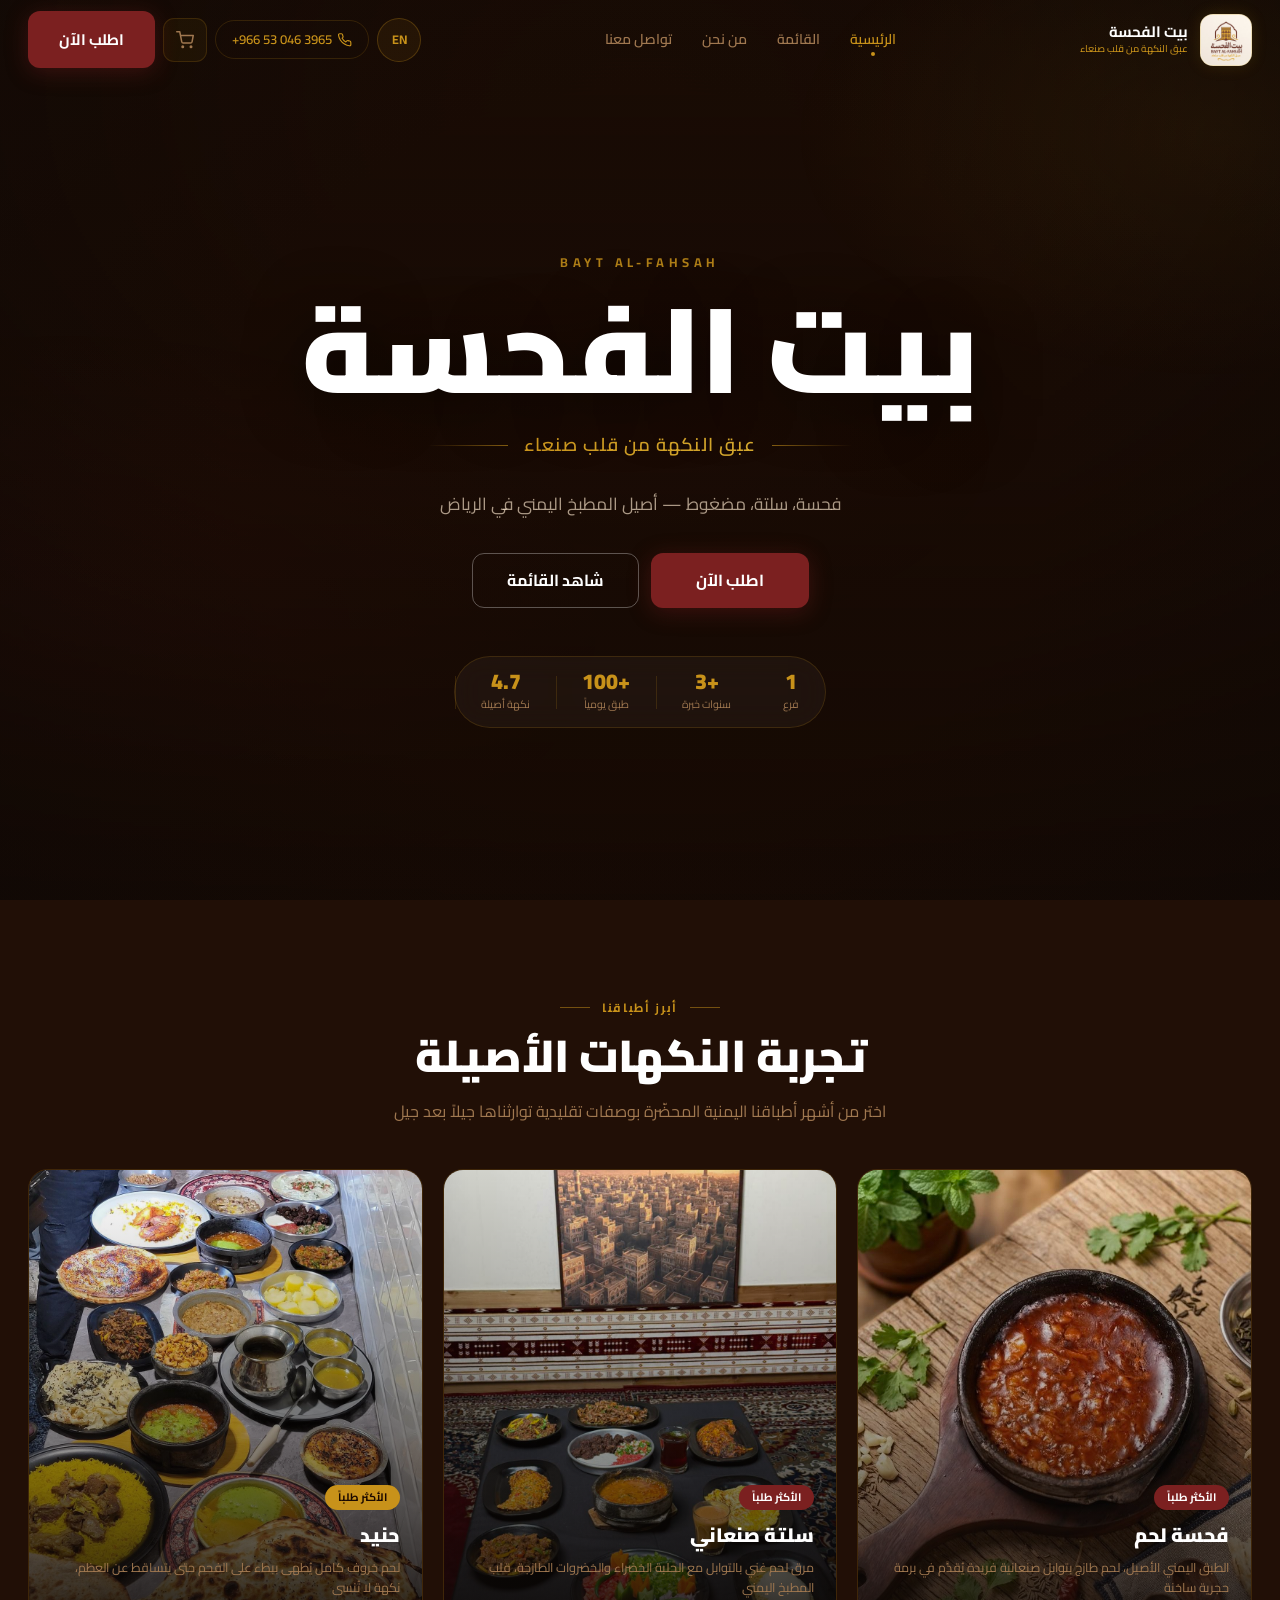
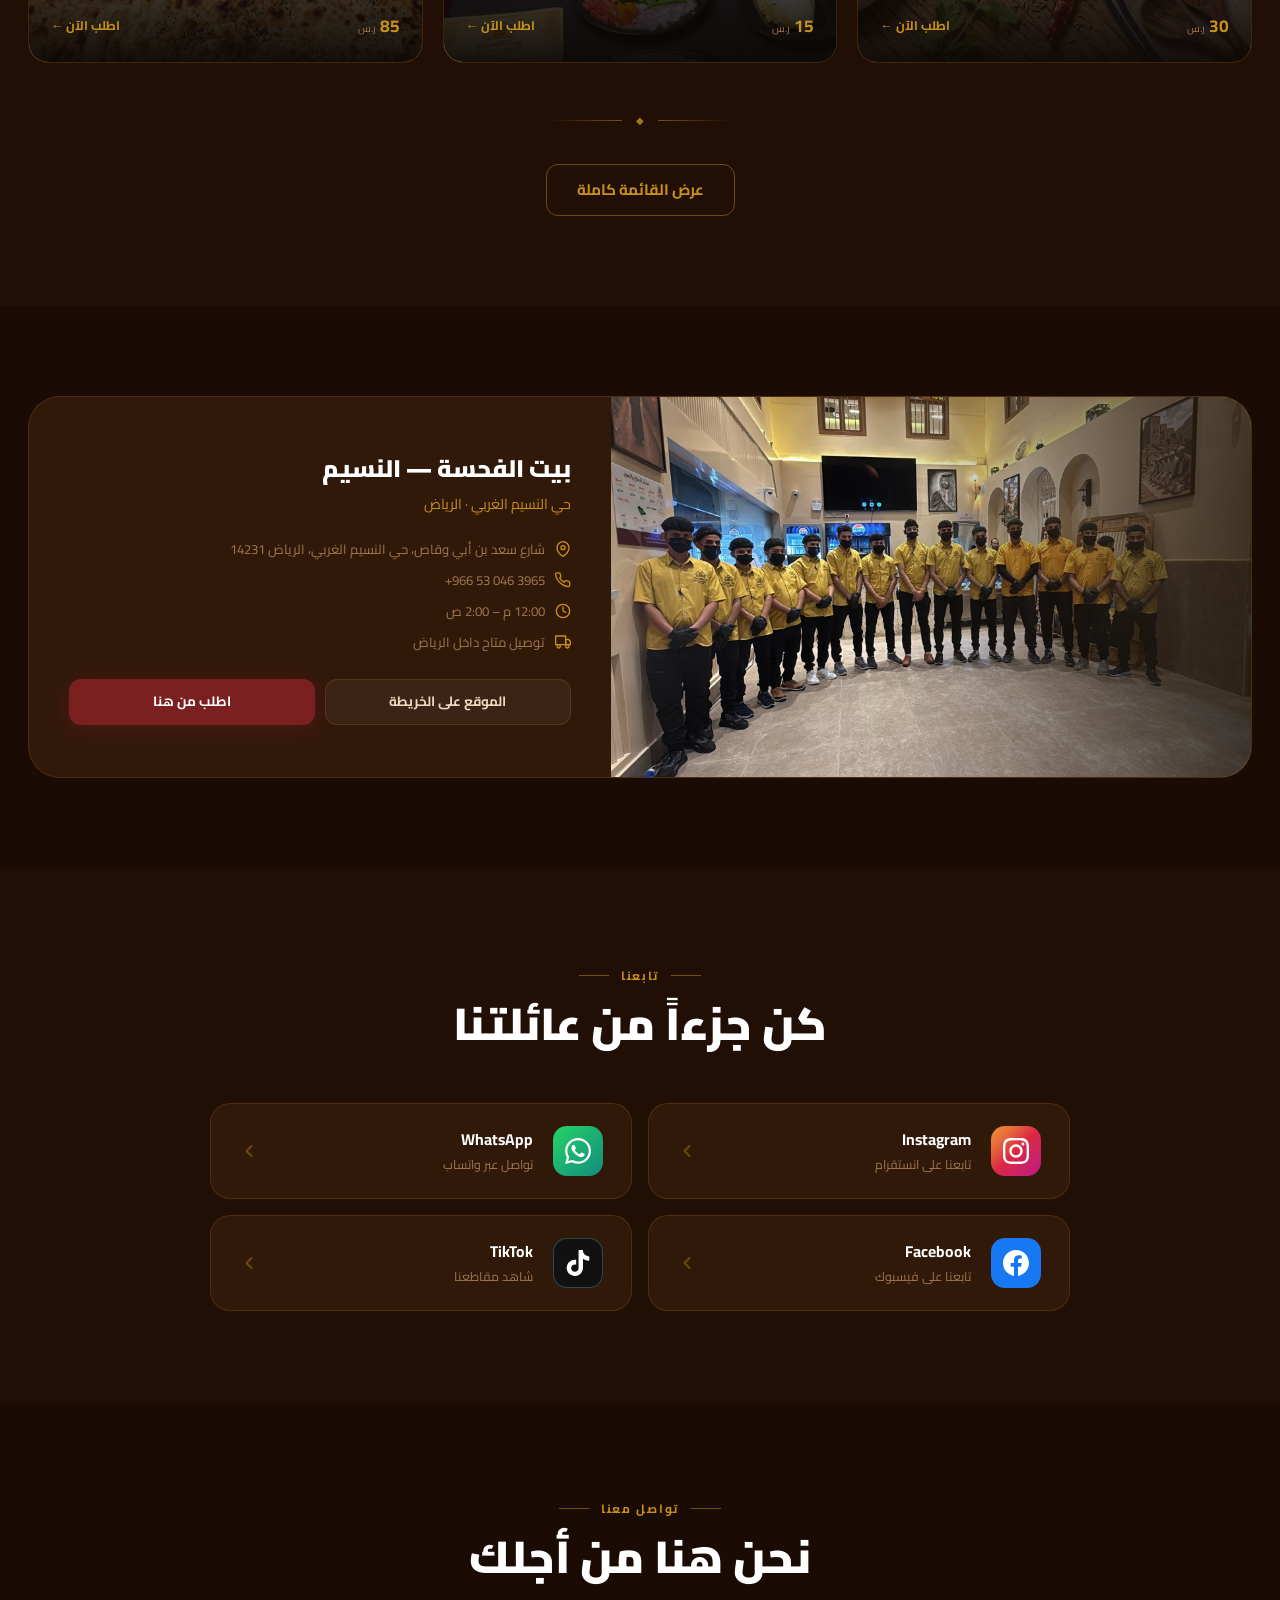
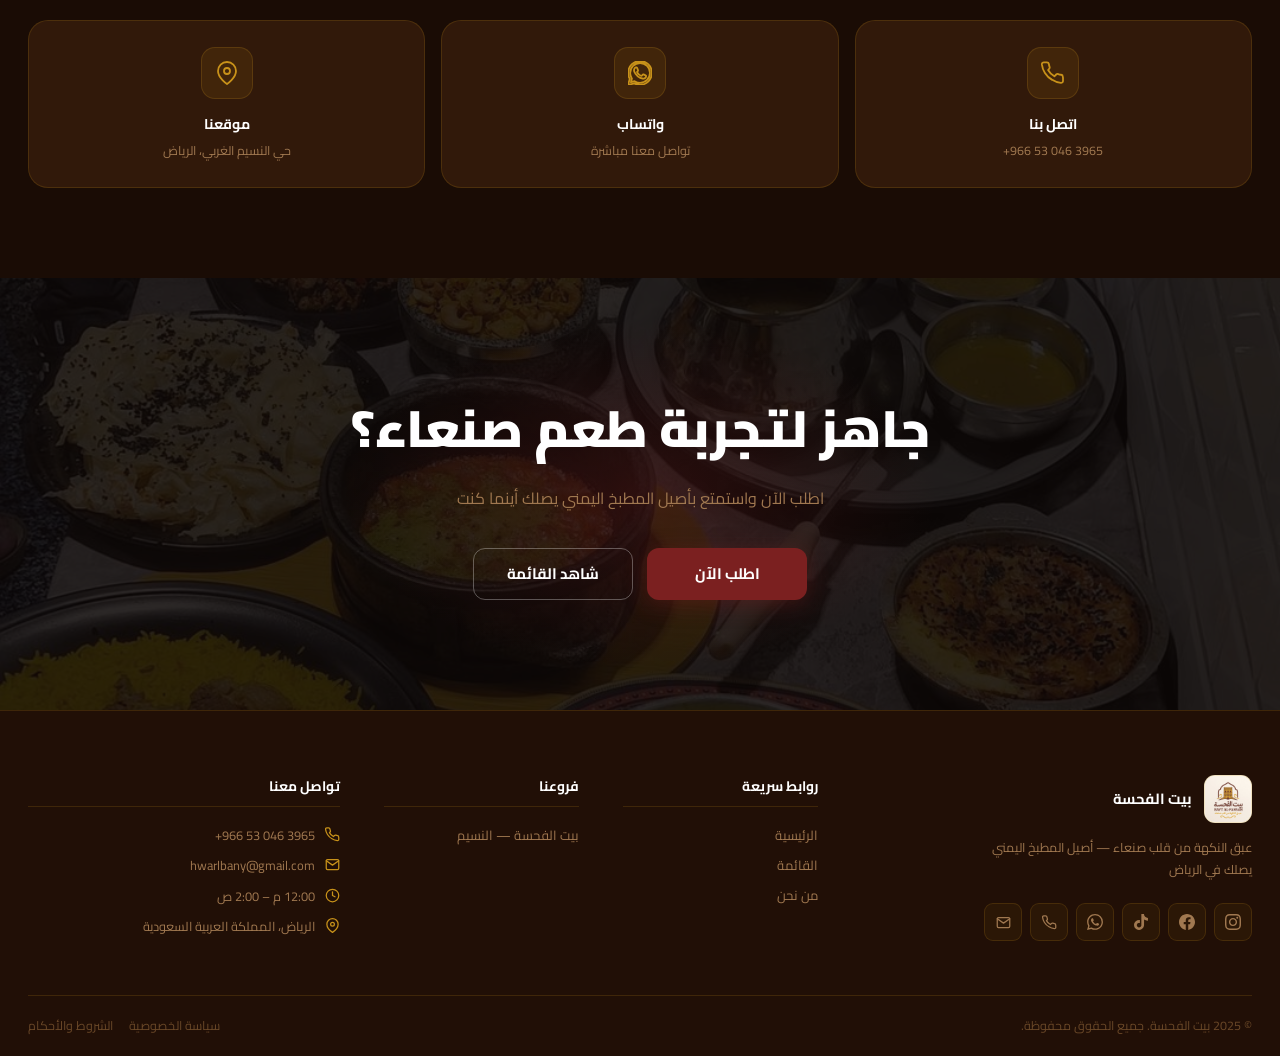
==== commit 229ead14: "Order Now opens cart when items present" ====
--- a/index.html
+++ b/index.html
@@ -43,7 +43,7 @@
         </span>
         <span class="cart-count" id="cartCount1"></span>
       </button>
-      <a href="menu.html" class="btn btn-primary order-now-btn" id="headerOrderBtn">اطلب الآن</a>
+      <button class="btn btn-primary order-now-btn" id="headerOrderBtn" onclick="window.handleOrderNow()">اطلب الآن</button>
     </div>
 
     <button class="hamburger" id="hamburger" aria-label="القائمة">
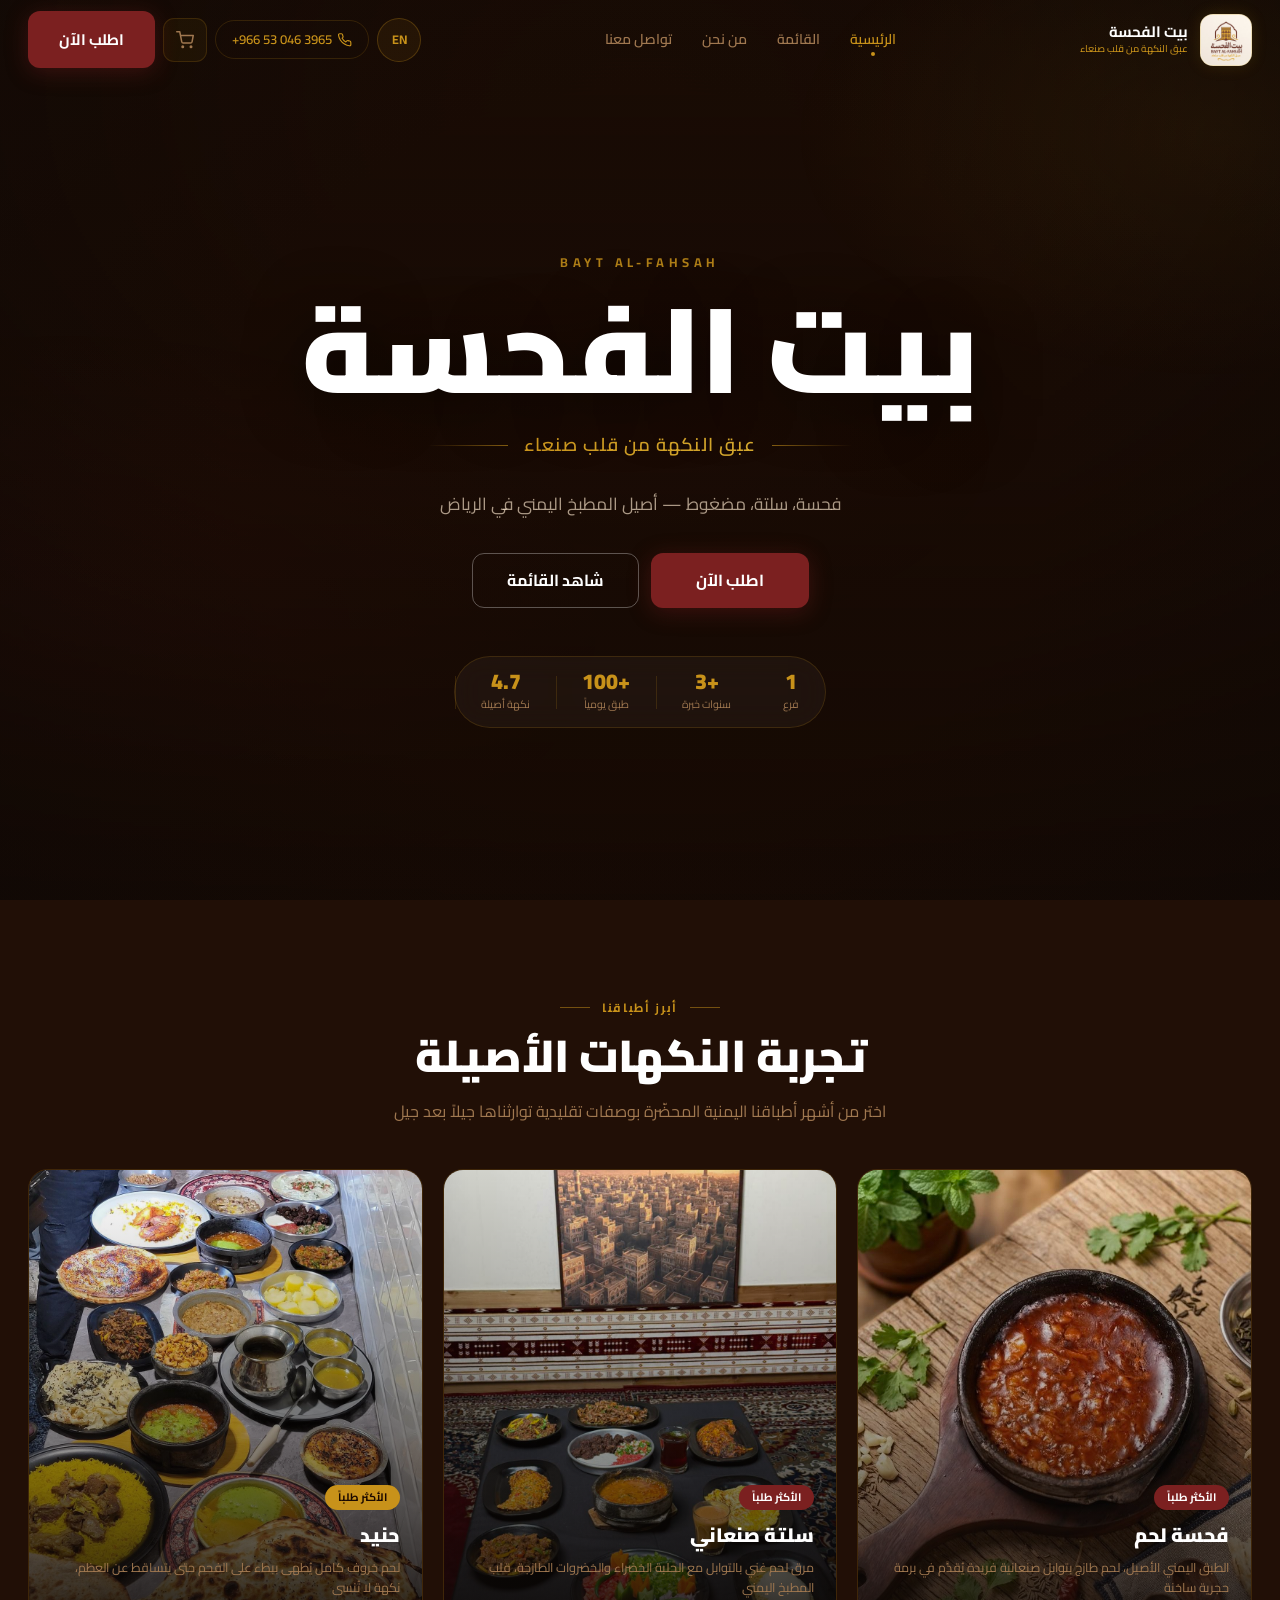
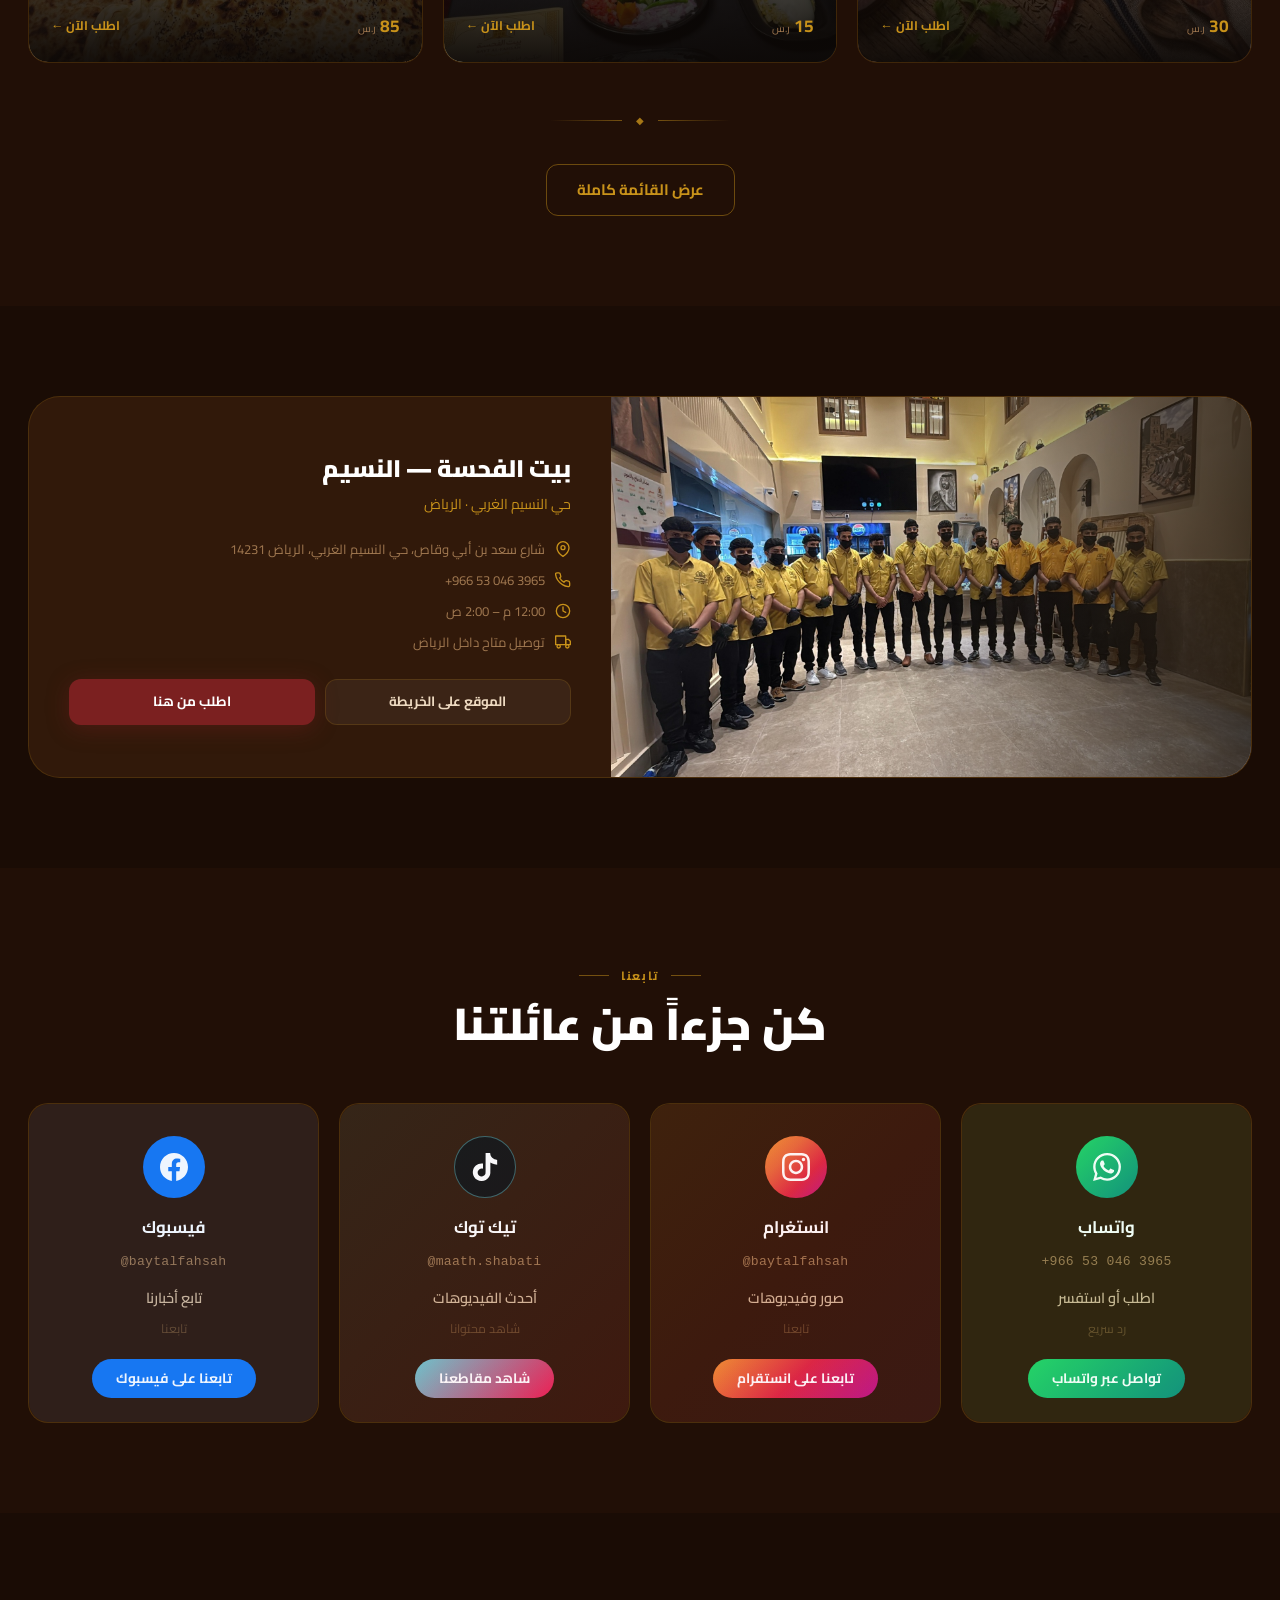
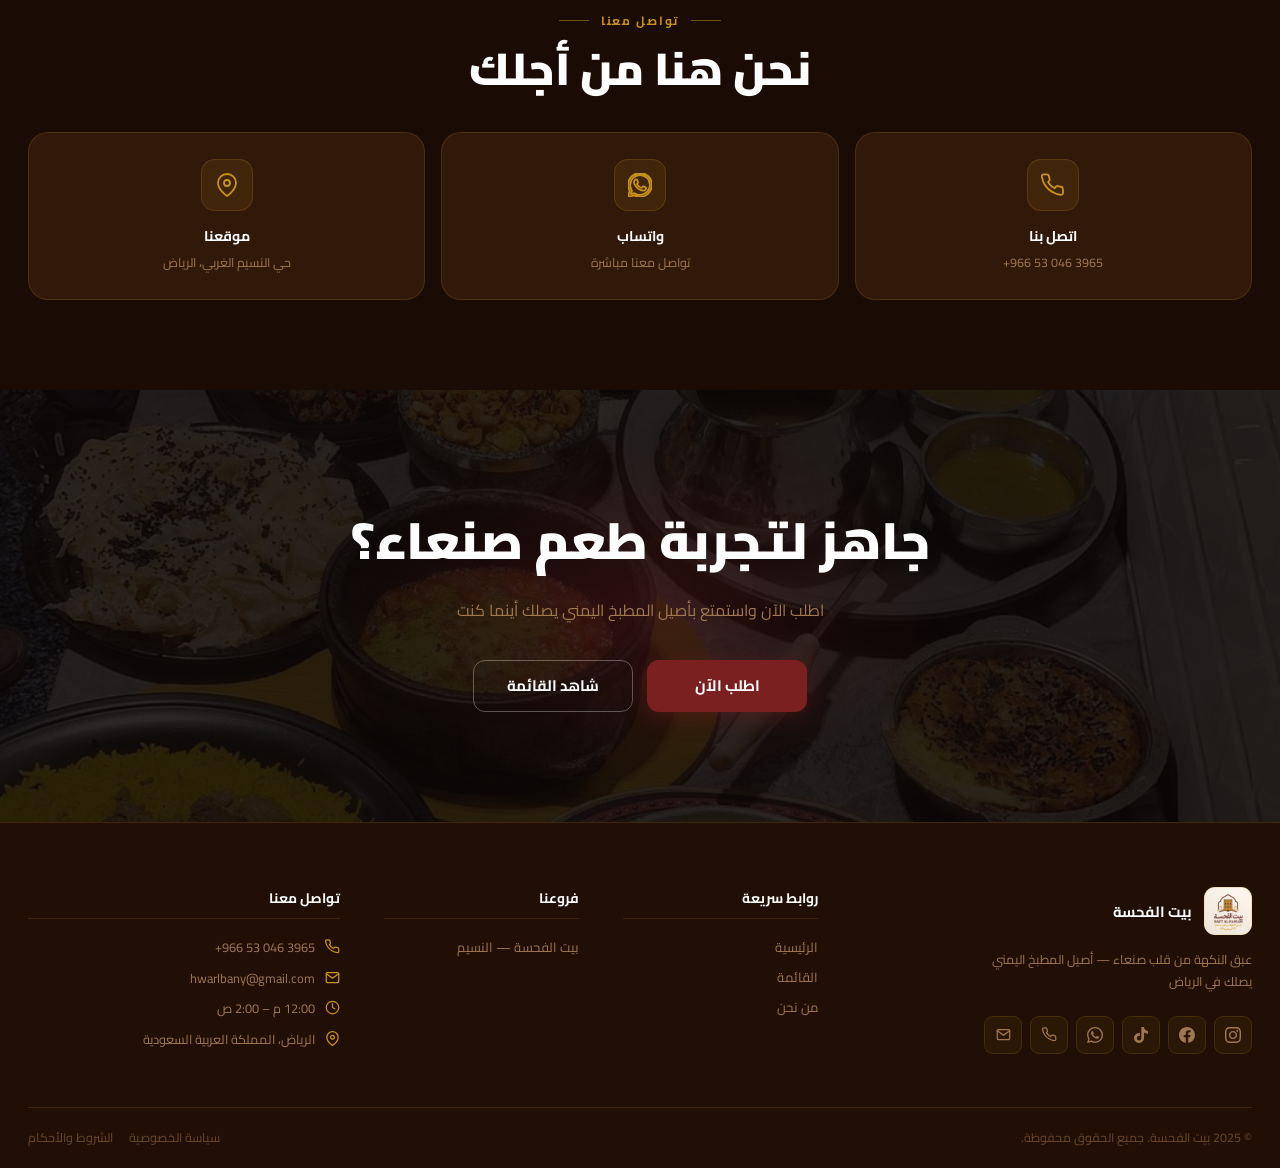
==== commit 0365b263: "Redesign social section with card-based layout Co-Authored-By: Claude Sonnet 4.6 <noreply@anthropic." ====
--- a/index.html
+++ b/index.html
@@ -241,66 +241,56 @@
       <h2 class="section-title" id="socialTitle">تابعنا على منصات التواصل</h2>
     </div>
 
-    <div class="social-pro-grid">
+    <div class="sc-grid">
+
+      <!-- WhatsApp -->
+      <div class="sc-card sc-wa reveal reveal-delay-1">
+        <div class="sc-icon-wrap">
+          <svg viewBox="0 0 24 24" fill="white" style="width:28px;height:28px;"><path d="M17.472 14.382c-.297-.149-1.758-.867-2.03-.967-.273-.099-.471-.148-.67.15-.197.297-.767.966-.94 1.164-.173.199-.347.223-.644.075-.297-.15-1.255-.463-2.39-1.475-.883-.788-1.48-1.761-1.653-2.059-.173-.297-.018-.458.13-.606.134-.133.298-.347.446-.52.149-.174.198-.298.298-.497.099-.198.05-.371-.025-.52-.075-.149-.669-1.612-.916-2.207-.242-.579-.487-.5-.669-.51-.173-.008-.371-.01-.57-.01-.198 0-.52.074-.792.372-.272.297-1.04 1.016-1.04 2.479 0 1.462 1.065 2.875 1.213 3.074.149.198 2.096 3.2 5.077 4.487.709.306 1.262.489 1.694.625.712.227 1.36.195 1.871.118.571-.085 1.758-.719 2.006-1.413.248-.694.248-1.289.173-1.413-.074-.124-.272-.198-.57-.347m-5.421 7.403h-.004a9.87 9.87 0 01-5.031-1.378l-.361-.214-3.741.982.998-3.648-.235-.374a9.86 9.86 0 01-1.51-5.26c.001-5.45 4.436-9.884 9.888-9.884 2.64 0 5.122 1.03 6.988 2.898a9.825 9.825 0 012.893 6.994c-.003 5.45-4.437 9.884-9.885 9.884m8.413-18.297A11.815 11.815 0 0012.05 0C5.495 0 .16 5.335.157 11.892c0 2.096.547 4.142 1.588 5.945L.057 24l6.305-1.654a11.882 11.882 0 005.683 1.448h.005c6.554 0 11.89-5.335 11.893-11.893a11.821 11.821 0 00-3.48-8.413z"/></svg>
+        </div>
+        <div class="sc-platform">واتساب</div>
+        <div class="sc-handle" dir="ltr">+966 53 046 3965</div>
+        <div class="sc-action">اطلب أو استفسر</div>
+        <div class="sc-sub">رد سريع</div>
+        <a href="https://wa.me/966530463965" target="_blank" rel="noopener" class="sc-btn" id="socialWaCta">راسلنا الآن</a>
+      </div>
+
       <!-- Instagram -->
-      <a href="https://www.instagram.com/baytalfahsah?igsh=MTFmZjhxYzB3M2JnbQ==" target="_blank" rel="noopener"
-         class="social-pro-card instagram reveal reveal-delay-1">
-        <div class="social-pro-icon">
-          <svg viewBox="0 0 24 24" fill="white"><path d="M12 2.163c3.204 0 3.584.012 4.85.07 3.252.148 4.771 1.691 4.919 4.919.058 1.265.069 1.645.069 4.849 0 3.205-.012 3.584-.069 4.849-.149 3.225-1.664 4.771-4.919 4.919-1.266.058-1.644.07-4.85.07-3.204 0-3.584-.012-4.849-.07-3.26-.149-4.771-1.699-4.919-4.92-.058-1.265-.07-1.644-.07-4.849 0-3.204.013-3.583.07-4.849.149-3.227 1.664-4.771 4.919-4.919 1.266-.057 1.645-.069 4.849-.069zm0-2.163c-3.259 0-3.667.014-4.947.072-4.358.2-6.78 2.618-6.98 6.98-.059 1.281-.073 1.689-.073 4.948 0 3.259.014 3.668.072 4.948.2 4.358 2.618 6.78 6.98 6.98 1.281.058 1.689.072 4.948.072 3.259 0 3.668-.014 4.948-.072 4.354-.2 6.782-2.618 6.979-6.98.059-1.28.073-1.689.073-4.948 0-3.259-.014-3.667-.072-4.947-.196-4.354-2.617-6.78-6.979-6.98-1.281-.059-1.69-.073-4.949-.073zm0 5.838c-3.403 0-6.162 2.759-6.162 6.162s2.759 6.163 6.162 6.163 6.162-2.759 6.162-6.163c0-3.403-2.759-6.162-6.162-6.162zm0 10.162c-2.209 0-4-1.79-4-4 0-2.209 1.791-4 4-4s4 1.791 4 4c0 2.21-1.791 4-4 4zm6.406-11.845c-.796 0-1.441.645-1.441 1.44s.645 1.44 1.441 1.44c.795 0 1.439-.645 1.439-1.44s-.644-1.44-1.439-1.44z"/></svg>
-        </div>
-        <div class="social-pro-info">
-          <div class="social-pro-name">Instagram</div>
-          <div class="social-pro-cta" id="socialIgCta">تابعنا على انستقرام</div>
-        </div>
-        <div class="social-pro-arrow">
-          <svg viewBox="0 0 24 24" stroke-width="2.5" stroke-linecap="round" stroke-linejoin="round"><polyline points="9 18 15 12 9 6"/></svg>
-        </div>
-      </a>
-
-      <!-- WhatsApp -->
-      <a href="https://wa.me/966530463965" target="_blank" rel="noopener"
-         class="social-pro-card whatsapp reveal reveal-delay-2">
-        <div class="social-pro-icon">
-          <svg viewBox="0 0 24 24" fill="white"><path d="M17.472 14.382c-.297-.149-1.758-.867-2.03-.967-.273-.099-.471-.148-.67.15-.197.297-.767.966-.94 1.164-.173.199-.347.223-.644.075-.297-.15-1.255-.463-2.39-1.475-.883-.788-1.48-1.761-1.653-2.059-.173-.297-.018-.458.13-.606.134-.133.298-.347.446-.52.149-.174.198-.298.298-.497.099-.198.05-.371-.025-.52-.075-.149-.669-1.612-.916-2.207-.242-.579-.487-.5-.669-.51-.173-.008-.371-.01-.57-.01-.198 0-.52.074-.792.372-.272.297-1.04 1.016-1.04 2.479 0 1.462 1.065 2.875 1.213 3.074.149.198 2.096 3.2 5.077 4.487.709.306 1.262.489 1.694.625.712.227 1.36.195 1.871.118.571-.085 1.758-.719 2.006-1.413.248-.694.248-1.289.173-1.413-.074-.124-.272-.198-.57-.347m-5.421 7.403h-.004a9.87 9.87 0 01-5.031-1.378l-.361-.214-3.741.982.998-3.648-.235-.374a9.86 9.86 0 01-1.51-5.26c.001-5.45 4.436-9.884 9.888-9.884 2.64 0 5.122 1.03 6.988 2.898a9.825 9.825 0 012.893 6.994c-.003 5.45-4.437 9.884-9.885 9.884m8.413-18.297A11.815 11.815 0 0012.05 0C5.495 0 .16 5.335.157 11.892c0 2.096.547 4.142 1.588 5.945L.057 24l6.305-1.654a11.882 11.882 0 005.683 1.448h.005c6.554 0 11.89-5.335 11.893-11.893a11.821 11.821 0 00-3.48-8.413z"/></svg>
-        </div>
-        <div class="social-pro-info">
-          <div class="social-pro-name">WhatsApp</div>
-          <div class="social-pro-cta" id="socialWaCta">تواصل معنا مباشرة</div>
-        </div>
-        <div class="social-pro-arrow">
-          <svg viewBox="0 0 24 24" stroke-width="2.5" stroke-linecap="round" stroke-linejoin="round"><polyline points="9 18 15 12 9 6"/></svg>
-        </div>
-      </a>
+      <div class="sc-card sc-ig reveal reveal-delay-2">
+        <div class="sc-icon-wrap">
+          <svg viewBox="0 0 24 24" fill="white" style="width:28px;height:28px;"><path d="M12 2.163c3.204 0 3.584.012 4.85.07 3.252.148 4.771 1.691 4.919 4.919.058 1.265.069 1.645.069 4.849 0 3.205-.012 3.584-.069 4.849-.149 3.225-1.664 4.771-4.919 4.919-1.266.058-1.644.07-4.85.07-3.204 0-3.584-.012-4.849-.07-3.26-.149-4.771-1.699-4.919-4.92-.058-1.265-.07-1.644-.07-4.849 0-3.204.013-3.583.07-4.849.149-3.227 1.664-4.771 4.919-4.919 1.266-.057 1.645-.069 4.849-.069zm0-2.163c-3.259 0-3.667.014-4.947.072-4.358.2-6.78 2.618-6.98 6.98-.059 1.281-.073 1.689-.073 4.948 0 3.259.014 3.668.072 4.948.2 4.358 2.618 6.78 6.98 6.98 1.281.058 1.689.072 4.948.072 3.259 0 3.668-.014 4.948-.072 4.354-.2 6.782-2.618 6.979-6.98.059-1.28.073-1.689.073-4.948 0-3.259-.014-3.667-.072-4.947-.196-4.354-2.617-6.78-6.979-6.98-1.281-.059-1.69-.073-4.949-.073zm0 5.838c-3.403 0-6.162 2.759-6.162 6.162s2.759 6.163 6.162 6.163 6.162-2.759 6.162-6.163c0-3.403-2.759-6.162-6.162-6.162zm0 10.162c-2.209 0-4-1.79-4-4 0-2.209 1.791-4 4-4s4 1.791 4 4c0 2.21-1.791 4-4 4zm6.406-11.845c-.796 0-1.441.645-1.441 1.44s.645 1.44 1.441 1.44c.795 0 1.439-.645 1.439-1.44s-.644-1.44-1.439-1.44z"/></svg>
+        </div>
+        <div class="sc-platform">انستغرام</div>
+        <div class="sc-handle" dir="ltr">@baytalfahsah</div>
+        <div class="sc-action">صور وفيديوهات</div>
+        <div class="sc-sub">تابعنا</div>
+        <a href="https://www.instagram.com/baytalfahsah?igsh=MTFmZjhxYzB3M2JnbQ==" target="_blank" rel="noopener" class="sc-btn" id="socialIgCta">تابعنا الآن</a>
+      </div>
+
+      <!-- TikTok -->
+      <div class="sc-card sc-tt reveal reveal-delay-3">
+        <div class="sc-icon-wrap">
+          <svg viewBox="0 0 24 24" fill="white" style="width:28px;height:28px;"><path d="M12.525.02c1.31-.02 2.61-.01 3.91-.02.08 1.53.63 3.09 1.75 4.17 1.12 1.11 2.7 1.62 4.24 1.79v4.03c-1.44-.05-2.89-.35-4.2-.97-.57-.26-1.1-.59-1.62-.93-.01 2.92.01 5.84-.02 8.75-.08 1.4-.54 2.79-1.35 3.94-1.31 1.92-3.58 3.17-5.91 3.21-1.43.08-2.86-.31-4.08-1.03-2.02-1.19-3.44-3.37-3.65-5.71-.02-.5-.03-1-.01-1.49.18-1.9 1.12-3.72 2.58-4.96 1.66-1.44 3.98-2.13 6.15-1.72.02 1.48-.04 2.96-.04 4.44-.99-.32-2.15-.23-3.02.37-.63.41-1.11 1.04-1.36 1.75-.21.51-.15 1.07-.14 1.61.24 1.64 1.82 3.02 3.5 2.87 1.12-.01 2.19-.66 2.77-1.61.19-.33.4-.67.41-1.06.1-1.79.06-3.57.07-5.36.01-4.03-.01-8.05.02-12.07z"/></svg>
+        </div>
+        <div class="sc-platform">تيك توك</div>
+        <div class="sc-handle" dir="ltr">@maath.shabati</div>
+        <div class="sc-action">أحدث الفيديوهات</div>
+        <div class="sc-sub">شاهد محتوانا</div>
+        <a href="https://www.tiktok.com/@maath.shabati" target="_blank" rel="noopener" class="sc-btn" id="socialTikCta">تابعنا الآن</a>
+      </div>
 
       <!-- Facebook -->
-      <a href="https://www.facebook.com/p/%D9%85%D8%B7%D8%A7%D8%B9%D9%85-%D8%A8%D9%8A%D8%AA-%D8%A7%D9%84%D9%81%D8%AD%D8%B3%D8%A9-61582376126426/" target="_blank" rel="noopener"
-         class="social-pro-card facebook reveal reveal-delay-3">
-        <div class="social-pro-icon">
-          <svg viewBox="0 0 24 24" fill="white"><path d="M24 12.073c0-6.627-5.373-12-12-12s-12 5.373-12 12c0 5.99 4.388 10.954 10.125 11.854v-8.385H7.078v-3.47h3.047V9.43c0-3.007 1.792-4.669 4.533-4.669 1.312 0 2.686.235 2.686.235v2.953H15.83c-1.491 0-1.956.925-1.956 1.874v2.25h3.328l-.532 3.47h-2.796v8.385C19.612 23.027 24 18.062 24 12.073z"/></svg>
-        </div>
-        <div class="social-pro-info">
-          <div class="social-pro-name">Facebook</div>
-          <div class="social-pro-cta" id="socialFbCta">تابعنا على فيسبوك</div>
-        </div>
-        <div class="social-pro-arrow">
-          <svg viewBox="0 0 24 24" stroke-width="2.5" stroke-linecap="round" stroke-linejoin="round"><polyline points="9 18 15 12 9 6"/></svg>
-        </div>
-      </a>
-
-      <!-- TikTok -->
-      <a href="https://www.tiktok.com/@maath.shabati" target="_blank" rel="noopener"
-         class="social-pro-card tiktok reveal reveal-delay-4">
-        <div class="social-pro-icon">
-          <svg viewBox="0 0 24 24" fill="white"><path d="M12.525.02c1.31-.02 2.61-.01 3.91-.02.08 1.53.63 3.09 1.75 4.17 1.12 1.11 2.7 1.62 4.24 1.79v4.03c-1.44-.05-2.89-.35-4.2-.97-.57-.26-1.1-.59-1.62-.93-.01 2.92.01 5.84-.02 8.75-.08 1.4-.54 2.79-1.35 3.94-1.31 1.92-3.58 3.17-5.91 3.21-1.43.08-2.86-.31-4.08-1.03-2.02-1.19-3.44-3.37-3.65-5.71-.02-.5-.03-1-.01-1.49.18-1.9 1.12-3.72 2.58-4.96 1.66-1.44 3.98-2.13 6.15-1.72.02 1.48-.04 2.96-.04 4.44-.99-.32-2.15-.23-3.02.37-.63.41-1.11 1.04-1.36 1.75-.21.51-.15 1.07-.14 1.61.24 1.64 1.82 3.02 3.5 2.87 1.12-.01 2.19-.66 2.77-1.61.19-.33.4-.67.41-1.06.1-1.79.06-3.57.07-5.36.01-4.03-.01-8.05.02-12.07z"/></svg>
-        </div>
-        <div class="social-pro-info">
-          <div class="social-pro-name">TikTok</div>
-          <div class="social-pro-cta" id="socialTikCta">شاهد مقاطعنا</div>
-        </div>
-        <div class="social-pro-arrow">
-          <svg viewBox="0 0 24 24" stroke-width="2.5" stroke-linecap="round" stroke-linejoin="round"><polyline points="9 18 15 12 9 6"/></svg>
-        </div>
-      </a>
+      <div class="sc-card sc-fb reveal reveal-delay-4">
+        <div class="sc-icon-wrap">
+          <svg viewBox="0 0 24 24" fill="white" style="width:28px;height:28px;"><path d="M24 12.073c0-6.627-5.373-12-12-12s-12 5.373-12 12c0 5.99 4.388 10.954 10.125 11.854v-8.385H7.078v-3.47h3.047V9.43c0-3.007 1.792-4.669 4.533-4.669 1.312 0 2.686.235 2.686.235v2.953H15.83c-1.491 0-1.956.925-1.956 1.874v2.25h3.328l-.532 3.47h-2.796v8.385C19.612 23.027 24 18.062 24 12.073z"/></svg>
+        </div>
+        <div class="sc-platform">فيسبوك</div>
+        <div class="sc-handle" dir="ltr">@baytalfahsah</div>
+        <div class="sc-action">تابع أخبارنا</div>
+        <div class="sc-sub">تابعنا</div>
+        <a href="https://www.facebook.com/p/%D9%85%D8%B7%D8%A7%D8%B9%D9%85-%D8%A8%D9%8A%D8%AA-%D8%A7%D9%84%D9%81%D8%AD%D8%B3%D8%A9-61582376126426/" target="_blank" rel="noopener" class="sc-btn" id="socialFbCta">تابعنا الآن</a>
+      </div>
+
     </div>
   </div>
 </section>
--- a/css/style.css
+++ b/css/style.css
@@ -671,6 +671,84 @@
 .social-pro-arrow svg { width: 100%; height: 100%; stroke: currentColor; fill: none; }
 html[dir="rtl"] .social-pro-arrow svg { transform: scaleX(-1); }
 .social-pro-card:hover .social-pro-arrow { opacity: 1; }
+
+/* ══════════════════════════════════════════════
+   SOCIAL CARDS (sc-*)
+   ══════════════════════════════════════════════ */
+.sc-grid {
+  display: grid;
+  grid-template-columns: repeat(4, 1fr);
+  gap: 20px;
+}
+.sc-card {
+  display: flex;
+  flex-direction: column;
+  align-items: center;
+  text-align: center;
+  gap: 10px;
+  padding: 32px 20px 24px;
+  border-radius: 20px;
+  border: 1px solid var(--border);
+  background: var(--card-bg);
+  transition: transform var(--transition), box-shadow var(--transition), border-color var(--transition);
+  text-decoration: none;
+  position: relative;
+  overflow: hidden;
+}
+.sc-card::before {
+  content: '';
+  position: absolute;
+  inset: 0;
+  opacity: 0.07;
+  transition: opacity var(--transition);
+  border-radius: inherit;
+}
+.sc-card:hover { transform: translateY(-6px); border-color: var(--border-h); box-shadow: var(--shadow-card); }
+.sc-card:hover::before { opacity: 0.14; }
+
+.sc-wa::before  { background: #25D366; }
+.sc-ig::before  { background: linear-gradient(135deg,#f09433,#dc2743,#bc1888); }
+.sc-tt::before  { background: linear-gradient(135deg,#69C9D0,#EE1D52); }
+.sc-fb::before  { background: #1877f2; }
+
+.sc-icon-wrap {
+  width: 62px; height: 62px; border-radius: 50%;
+  display: flex; align-items: center; justify-content: center;
+  margin-bottom: 6px; flex-shrink: 0;
+}
+.sc-wa  .sc-icon-wrap { background: linear-gradient(135deg,#25D366,#128C7E); }
+.sc-ig  .sc-icon-wrap { background: linear-gradient(135deg,#f09433,#e6683c,#dc2743,#bc1888); }
+.sc-tt  .sc-icon-wrap { background: #111; border: 1.5px solid rgba(105,201,208,0.45); }
+.sc-fb  .sc-icon-wrap { background: #1877f2; }
+
+.sc-platform {
+  font-size: 1.05rem; font-weight: 700; color: var(--white);
+}
+.sc-handle {
+  font-size: 0.82rem; color: var(--text-dim); font-family: monospace, sans-serif;
+  letter-spacing: 0.02em; direction: ltr;
+}
+.sc-action {
+  font-size: 0.9rem; color: var(--text-2); font-weight: 600; margin-top: 4px;
+}
+.sc-sub {
+  font-size: 0.77rem; color: var(--muted);
+}
+.sc-btn {
+  display: inline-block; margin-top: 10px;
+  padding: 9px 24px; border-radius: 50px;
+  font-size: 0.85rem; font-weight: 700;
+  text-decoration: none; transition: opacity var(--transition), transform var(--transition);
+  color: #fff;
+}
+.sc-wa  .sc-btn { background: linear-gradient(135deg,#25D366,#128C7E); }
+.sc-ig  .sc-btn { background: linear-gradient(135deg,#f09433,#dc2743,#bc1888); }
+.sc-tt  .sc-btn { background: linear-gradient(135deg,#69C9D0,#EE1D52); }
+.sc-fb  .sc-btn { background: #1877f2; }
+.sc-btn:hover { opacity: 0.88; transform: scale(1.04); }
+
+@media (max-width: 900px) { .sc-grid { grid-template-columns: repeat(2, 1fr); } }
+@media (max-width: 480px)  { .sc-grid { grid-template-columns: 1fr; } }
 
 /* ══════════════════════════════════════════════
    VIDEO SHOWCASE
@@ -905,8 +983,40 @@
   transition: var(--transition); outline: none; resize: none;
 }
 .co-field input:focus, .co-field textarea:focus { border-color: var(--gold); background: var(--card-hover); }
-.co-field input.field-error, .co-field textarea.field-error { border-color: var(--red); background: rgba(123,32,32,0.08); }
+.co-field input.field-error, .co-field textarea.field-error { border-color: var(--red); background: rgba(123,32,32,0.08); box-shadow: 0 0 0 2px rgba(180,30,30,0.25); }
 .co-field input.field-error::placeholder, .co-field textarea.field-error::placeholder { color: var(--red); opacity: 0.7; }
+@keyframes field-shake { 0%,100%{transform:translateX(0)} 20%,60%{transform:translateX(-6px)} 40%,80%{transform:translateX(6px)} }
+.field-shake { animation: field-shake 0.35s ease; }
+
+/* ── Order Success Modal ── */
+.order-success-overlay {
+  position: fixed; inset: 0; z-index: 9999;
+  background: rgba(0,0,0,0.8);
+  display: flex; align-items: center; justify-content: center;
+  padding: 20px;
+  animation: fadeIn .2s ease;
+}
+.order-success-modal {
+  background: var(--card);
+  border: 1px solid var(--gold);
+  border-radius: 16px;
+  padding: 40px 32px;
+  max-width: 380px;
+  width: 100%;
+  text-align: center;
+}
+.success-check {
+  width: 64px; height: 64px;
+  background: #2e7d32;
+  border-radius: 50%;
+  font-size: 2rem;
+  color: #fff;
+  display: flex; align-items: center; justify-content: center;
+  margin: 0 auto 20px;
+}
+.order-success-modal h3 { font-size: 1.3rem; color: var(--gold); margin-bottom: 12px; }
+.order-success-modal p  { color: var(--text-muted); font-size: 0.95rem; line-height: 1.7; margin-bottom: 24px; }
+.order-success-modal .btn { min-width: 120px; }
 .co-field textarea { min-height: 72px; }
 .co-required { color: var(--red); margin-inline-start: 2px; }
 .co-item-row {
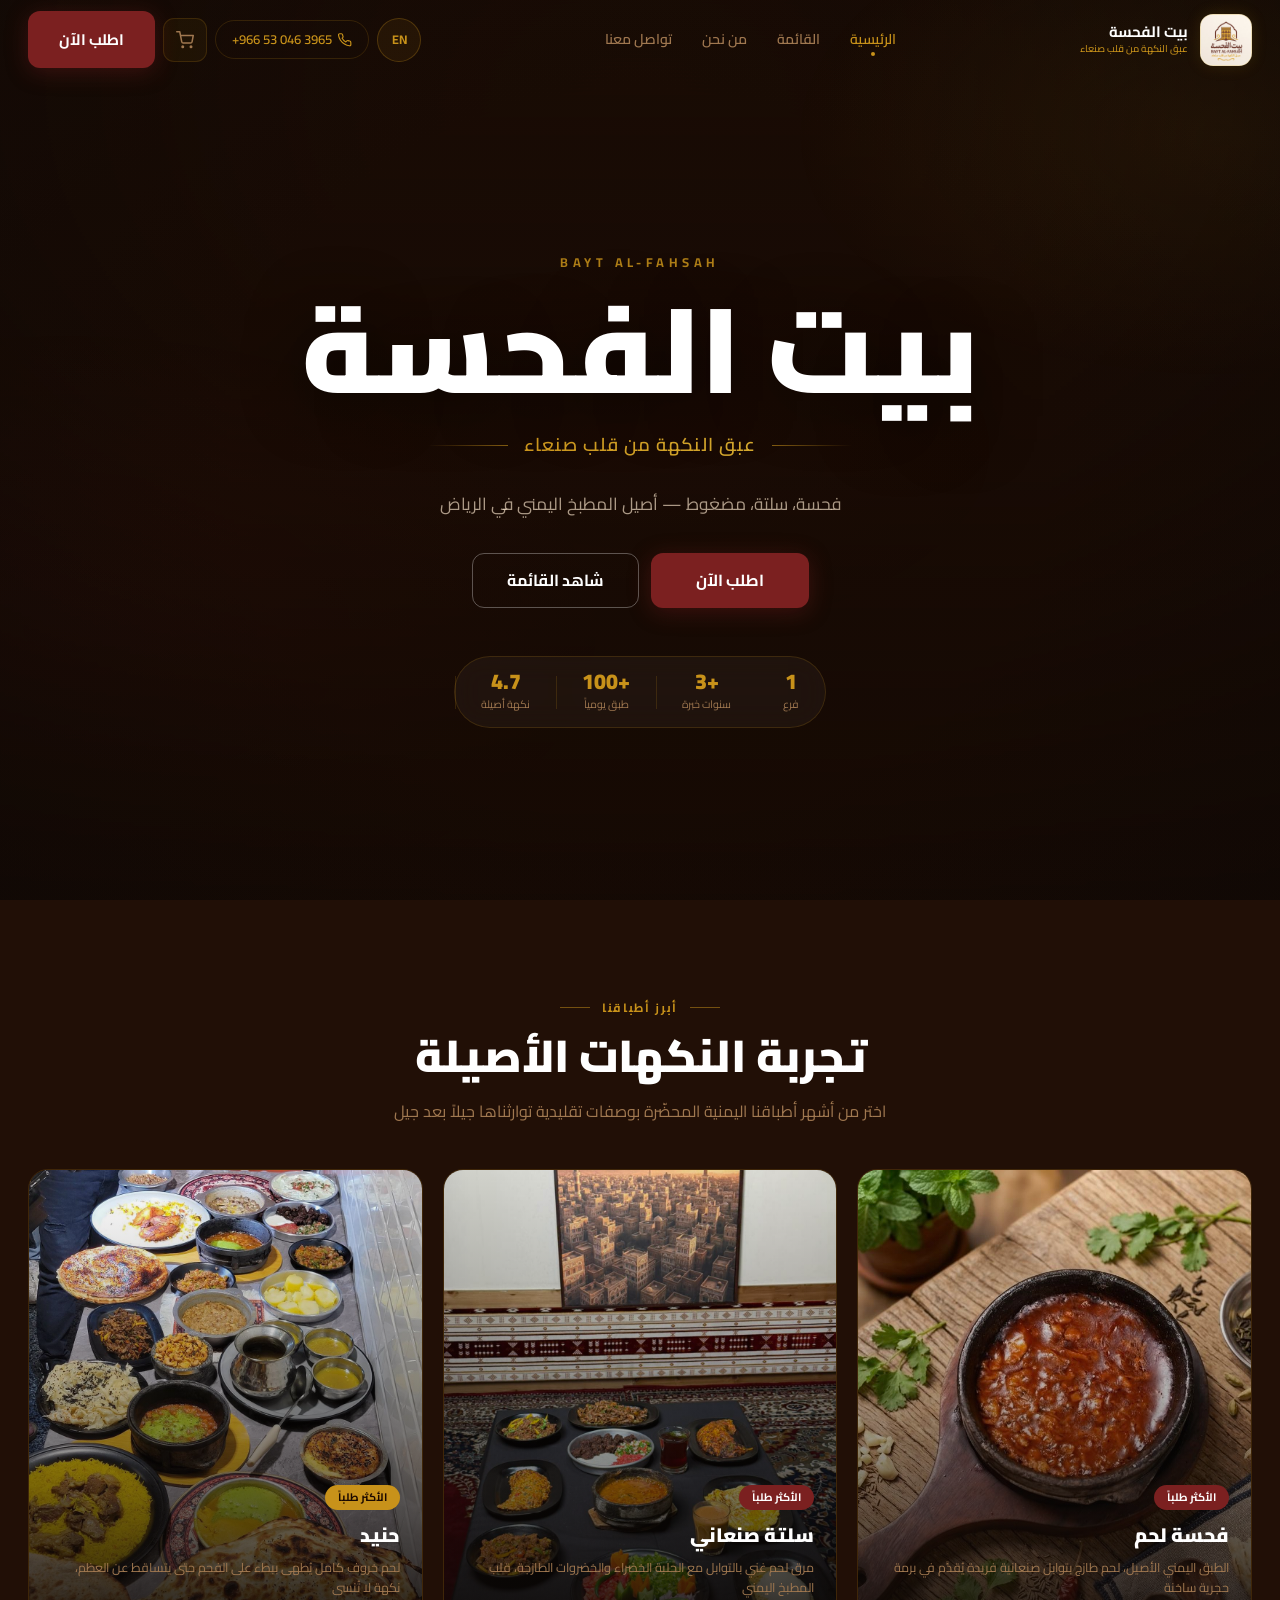
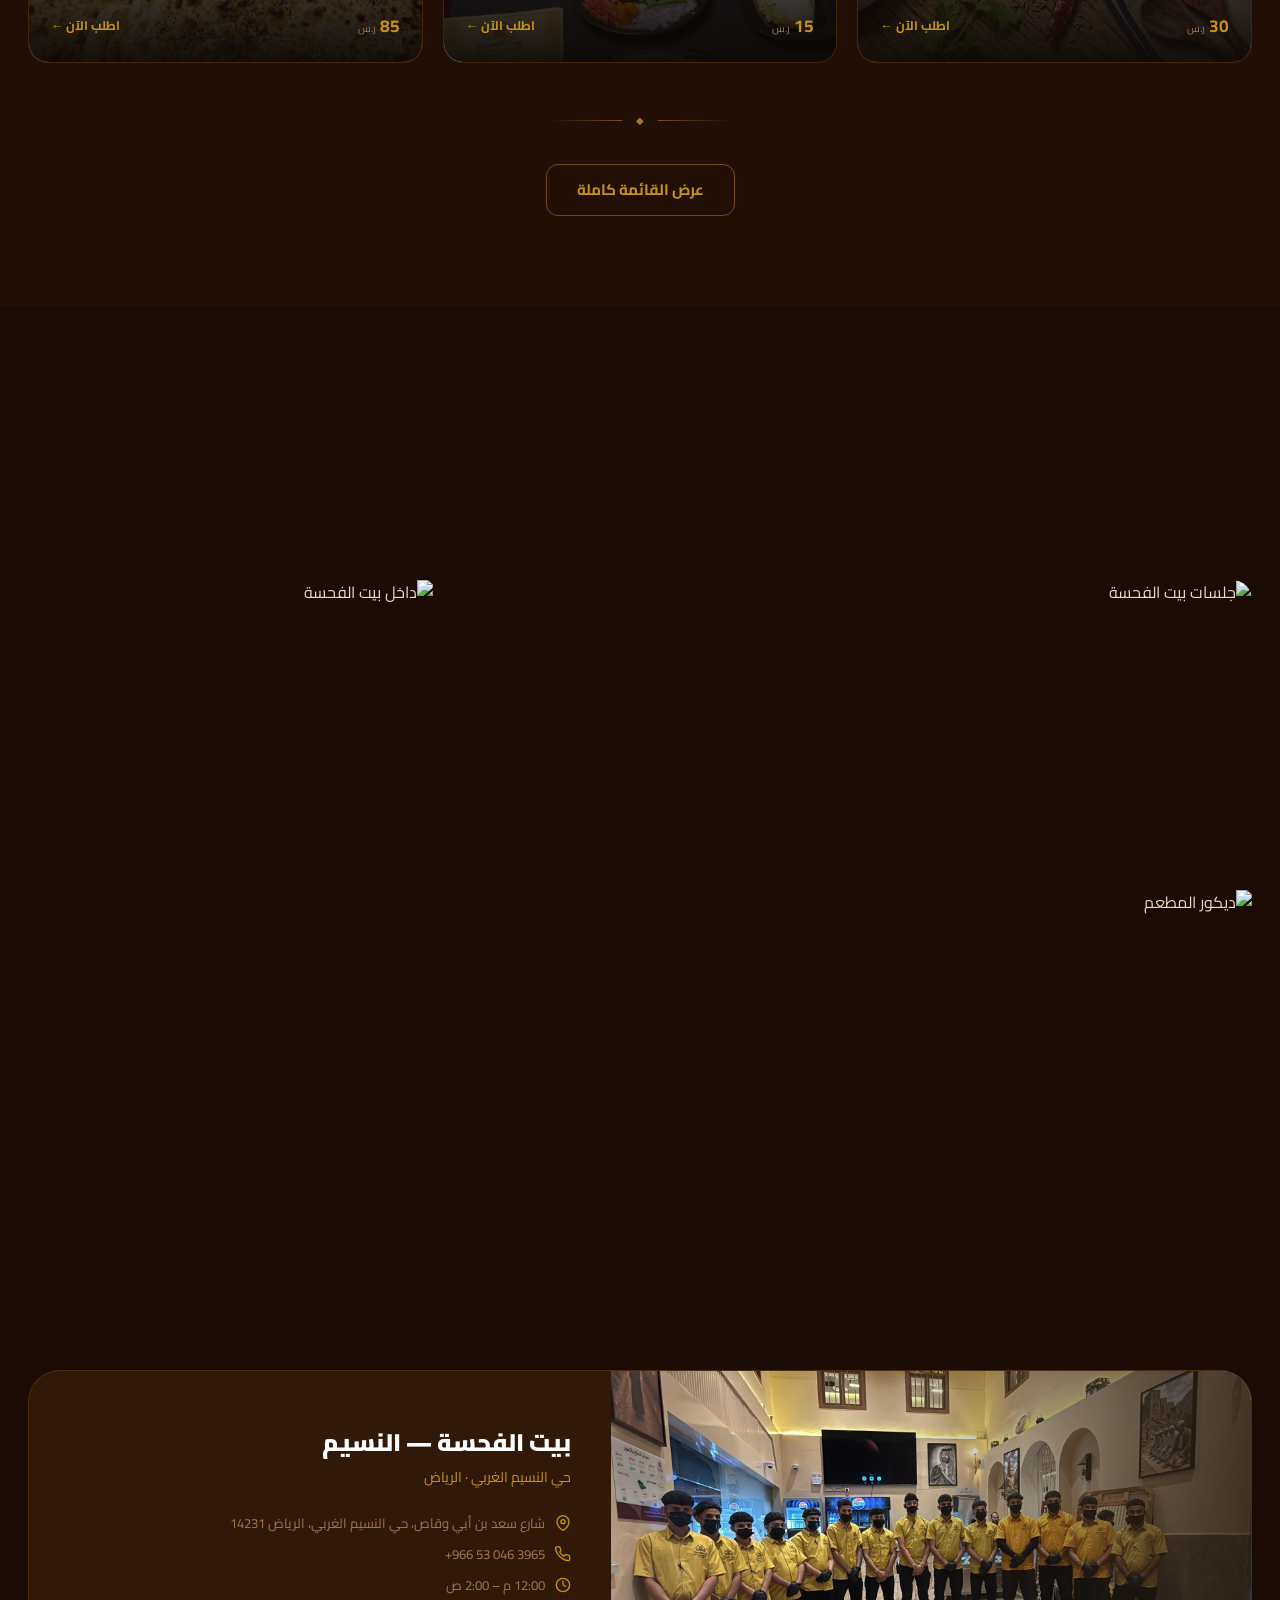
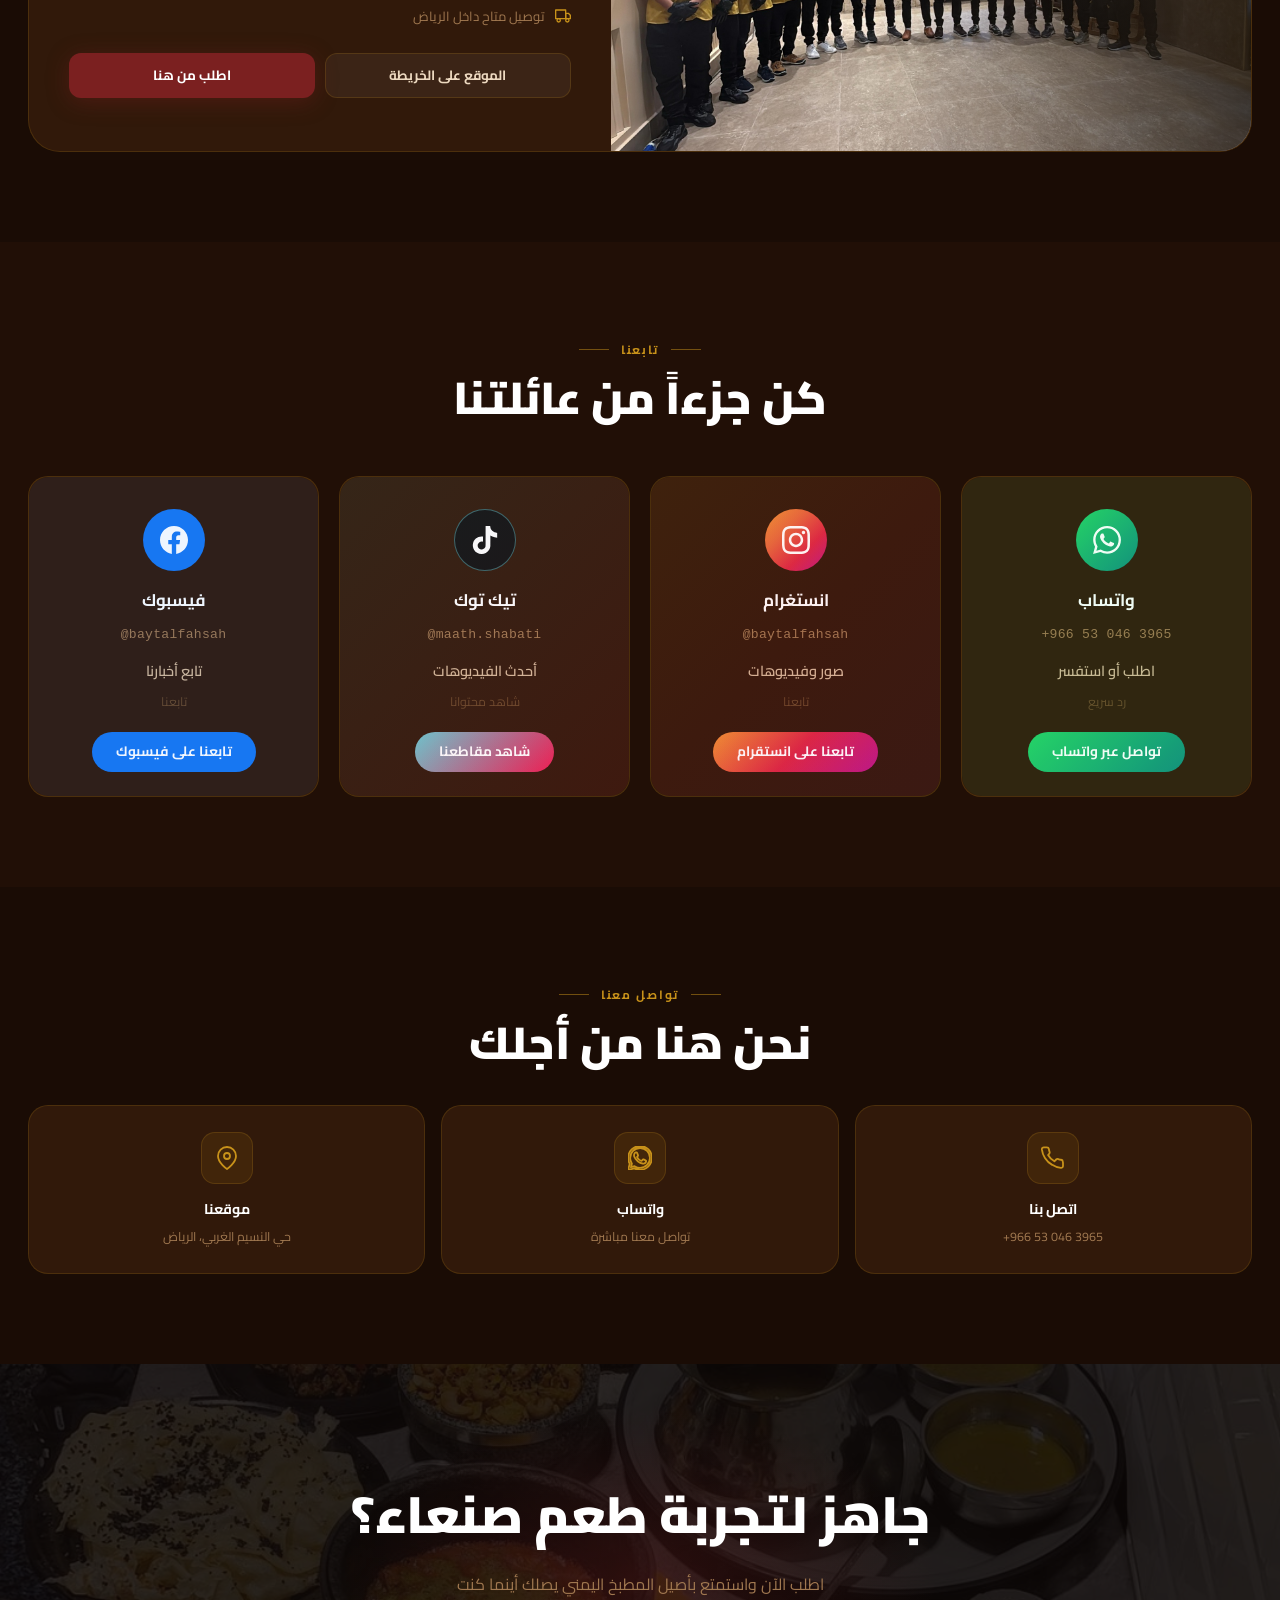
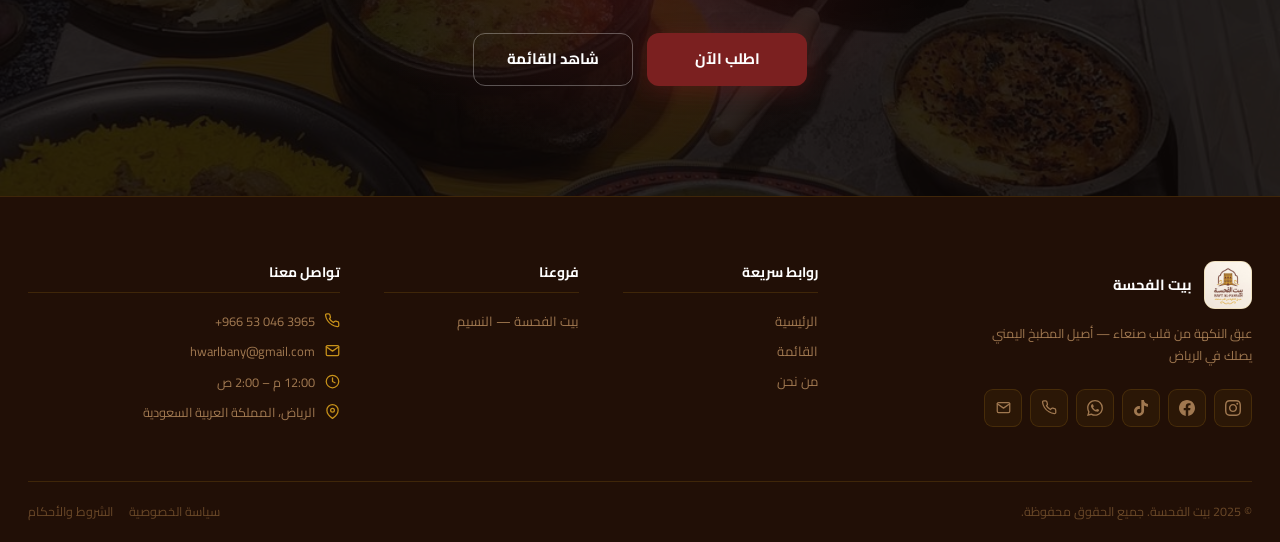
==== commit 793739f4: "Add restaurant atmosphere gallery section with 4 interior photos Co-Authored-By: Claude Sonnet 4.6 <" ====
--- a/index.html
+++ b/index.html
@@ -178,6 +178,35 @@
 
     <div style="text-align:center; margin-top:36px;" class="reveal">
       <a href="menu.html" class="btn btn-outline-gold" id="allDishesBtn">عرض القائمة كاملة</a>
+    </div>
+  </div>
+</section>
+
+<!-- ══ VIBE / ATMOSPHERE ══════════════════════════════════════════════ -->
+<section class="section" style="background: var(--bg);">
+  <div class="container">
+    <div class="reveal" style="text-align:center; margin-bottom:48px;">
+      <span class="section-badge" id="vibeBadge">أجواء المطعم</span>
+      <h2 class="section-title" id="vibeTitle">استمتع بتجربة مميزة</h2>
+      <p class="section-desc" style="margin:0 auto 0;" id="vibeDesc">جلسات أنيقة وأجواء يمنية أصيلة تأخذك إلى قلب صنعاء</p>
+    </div>
+    <div class="vibe-grid reveal">
+      <div class="vibe-photo vibe-wide">
+        <img src="photos/WhatsApp%20Image%202026-05-21%20at%205.48.16%20PM%20(2).jpeg" alt="جلسات بيت الفحسة" loading="lazy">
+        <div class="vibe-overlay"></div>
+      </div>
+      <div class="vibe-photo vibe-tall">
+        <img src="photos/WhatsApp%20Image%202026-05-21%20at%205.48.16%20PM.jpeg" alt="داخل بيت الفحسة" loading="lazy">
+        <div class="vibe-overlay"></div>
+      </div>
+      <div class="vibe-photo">
+        <img src="photos/WhatsApp%20Image%202026-05-21%20at%205.48.16%20PM%20(1).jpeg" alt="ديكور المطعم" loading="lazy">
+        <div class="vibe-overlay"></div>
+      </div>
+      <div class="vibe-photo">
+        <img src="photos/WhatsApp%20Image%202026-05-21%20at%205.48.14%20PM.jpeg" alt="طاولات بيت الفحسة" loading="lazy">
+        <div class="vibe-overlay"></div>
+      </div>
     </div>
   </div>
 </section>
--- a/css/style.css
+++ b/css/style.css
@@ -749,6 +749,57 @@
 
 @media (max-width: 900px) { .sc-grid { grid-template-columns: repeat(2, 1fr); } }
 @media (max-width: 480px)  { .sc-grid { grid-template-columns: 1fr; } }
+
+/* ══════════════════════════════════════════════
+   VIBE / ATMOSPHERE GALLERY
+   ══════════════════════════════════════════════ */
+.vibe-grid {
+  display: grid;
+  grid-template-columns: 2fr 1fr;
+  grid-template-rows: 300px 300px;
+  gap: 10px;
+  border-radius: var(--radius-lg);
+  overflow: hidden;
+}
+.vibe-photo {
+  position: relative;
+  overflow: hidden;
+}
+.vibe-photo img {
+  width: 100%; height: 100%;
+  object-fit: cover;
+  transition: transform 0.65s cubic-bezier(0.4,0,0.2,1);
+  display: block;
+}
+.vibe-photo:hover img { transform: scale(1.06); }
+.vibe-overlay {
+  position: absolute; inset: 0;
+  background: linear-gradient(to bottom, transparent 55%, rgba(26,12,5,0.55));
+  pointer-events: none;
+  transition: opacity var(--transition);
+}
+.vibe-photo:hover .vibe-overlay { opacity: 0.7; }
+.vibe-wide { grid-column: 1; grid-row: 1; }
+.vibe-tall { grid-column: 2; grid-row: 1 / 3; }
+.vibe-photo:nth-child(3) { grid-column: 1; grid-row: 2; }
+.vibe-photo:nth-child(4) { display: none; }
+
+@media (max-width: 768px) {
+  .vibe-grid {
+    grid-template-columns: 1fr 1fr;
+    grid-template-rows: 220px 220px;
+  }
+  .vibe-wide { grid-column: 1 / 3; grid-row: 1; }
+  .vibe-tall { grid-column: 1; grid-row: 2; }
+  .vibe-photo:nth-child(3) { grid-column: 2; grid-row: 2; }
+  .vibe-photo:nth-child(4) { display: none; }
+}
+@media (max-width: 480px) {
+  .vibe-grid {
+    grid-template-columns: 1fr 1fr;
+    grid-template-rows: 180px 180px;
+  }
+}
 
 /* ══════════════════════════════════════════════
    VIDEO SHOWCASE
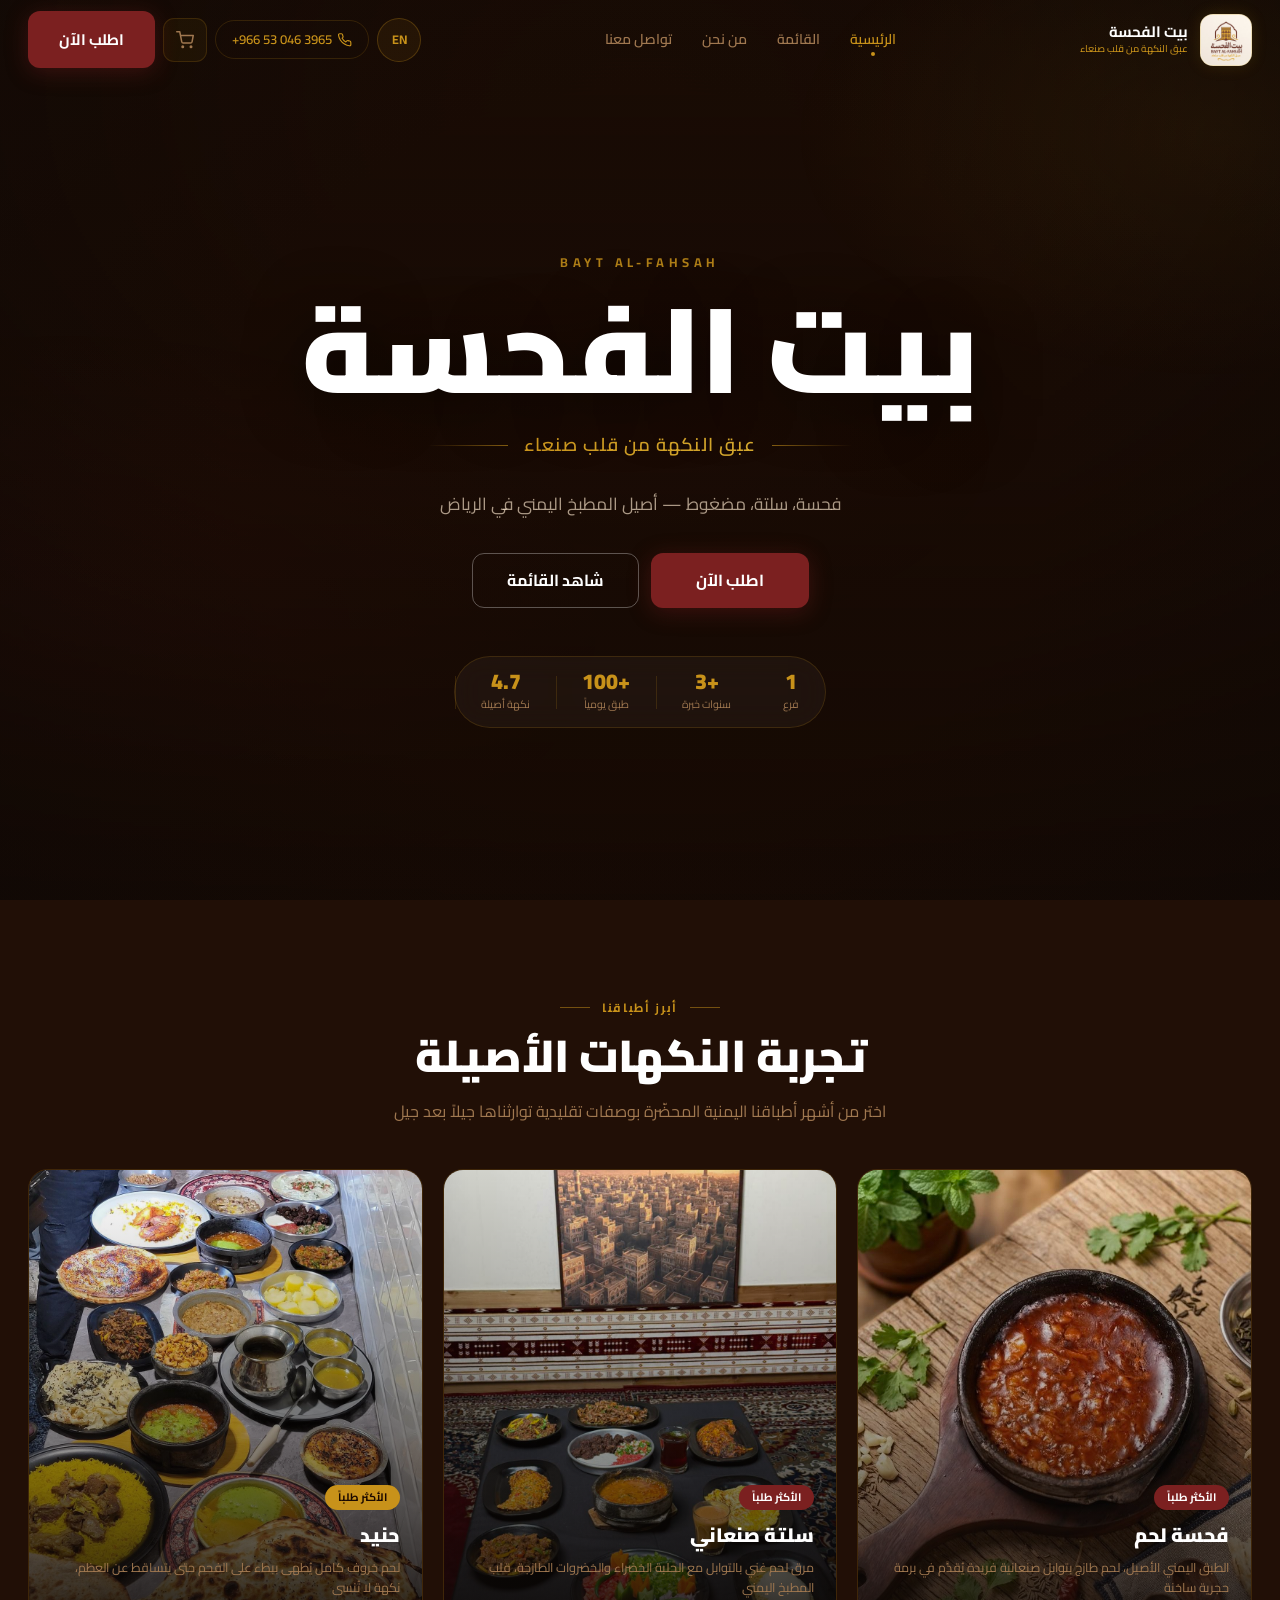
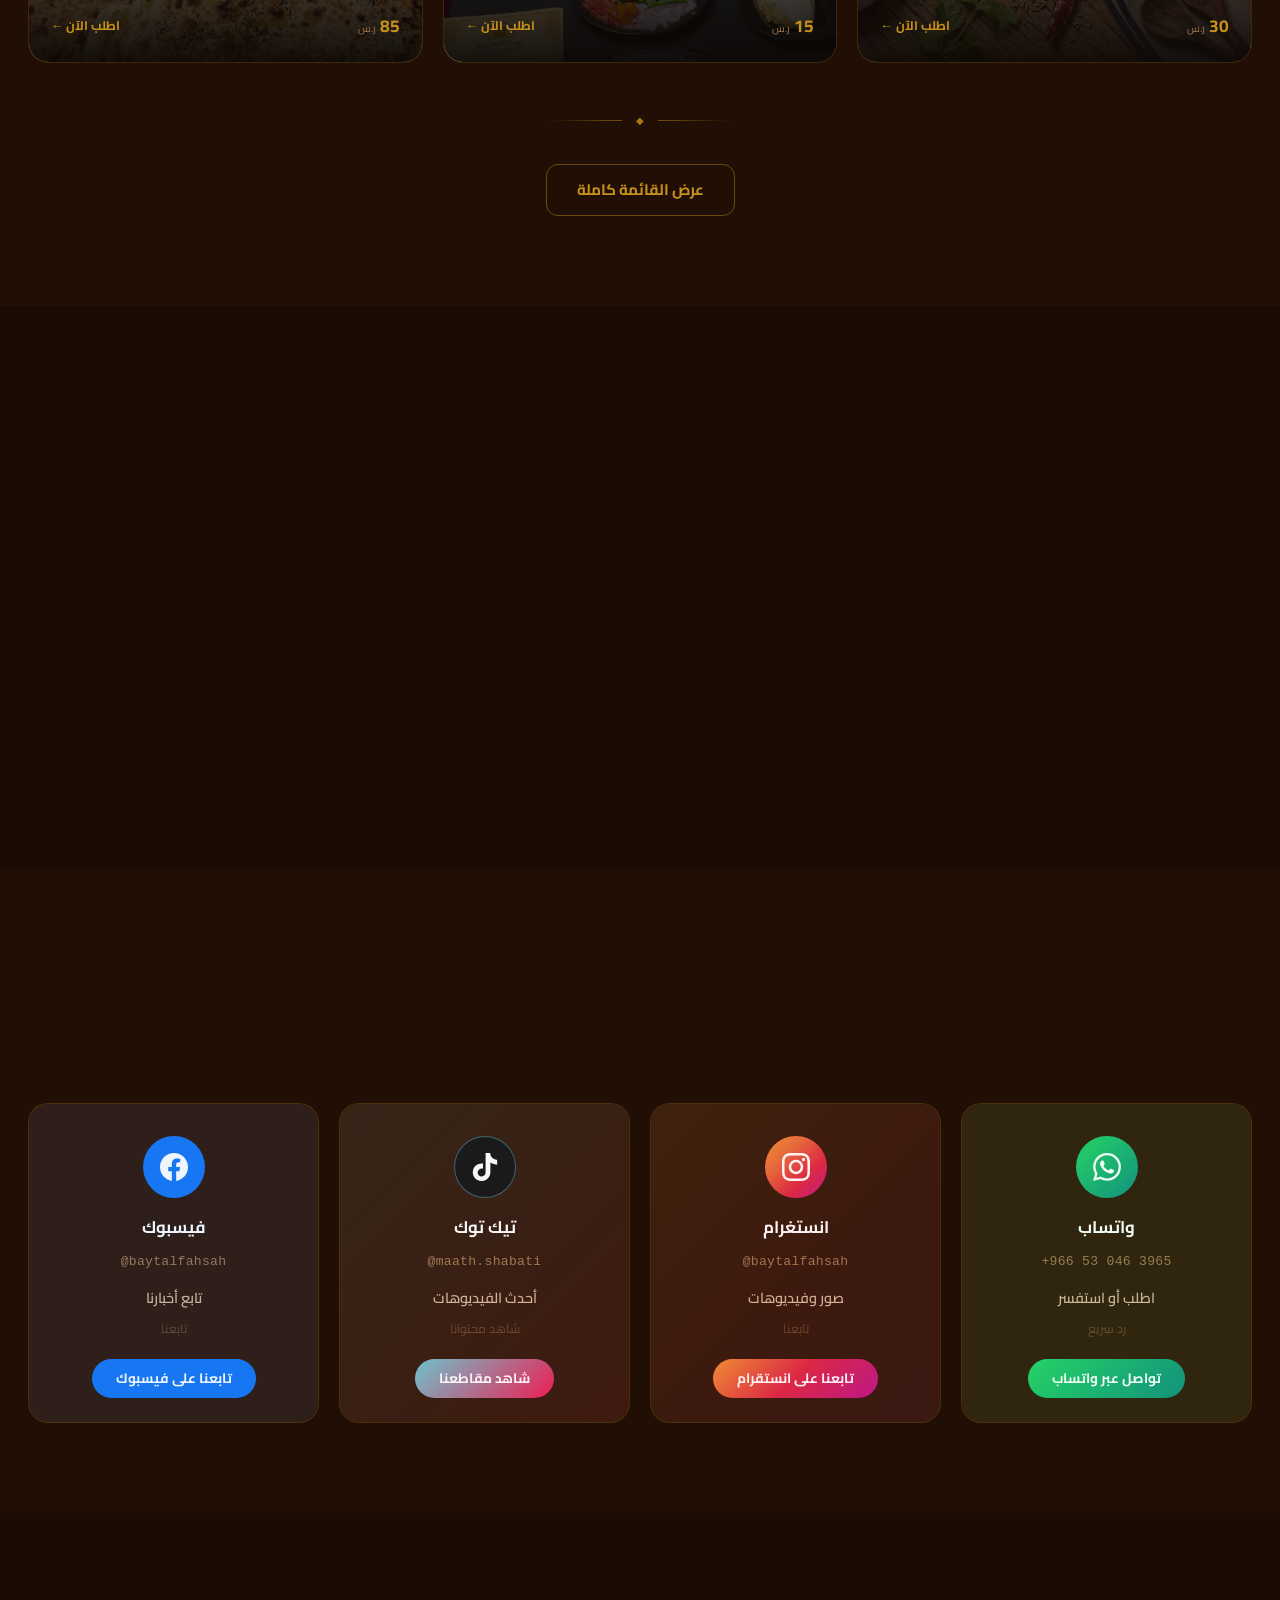
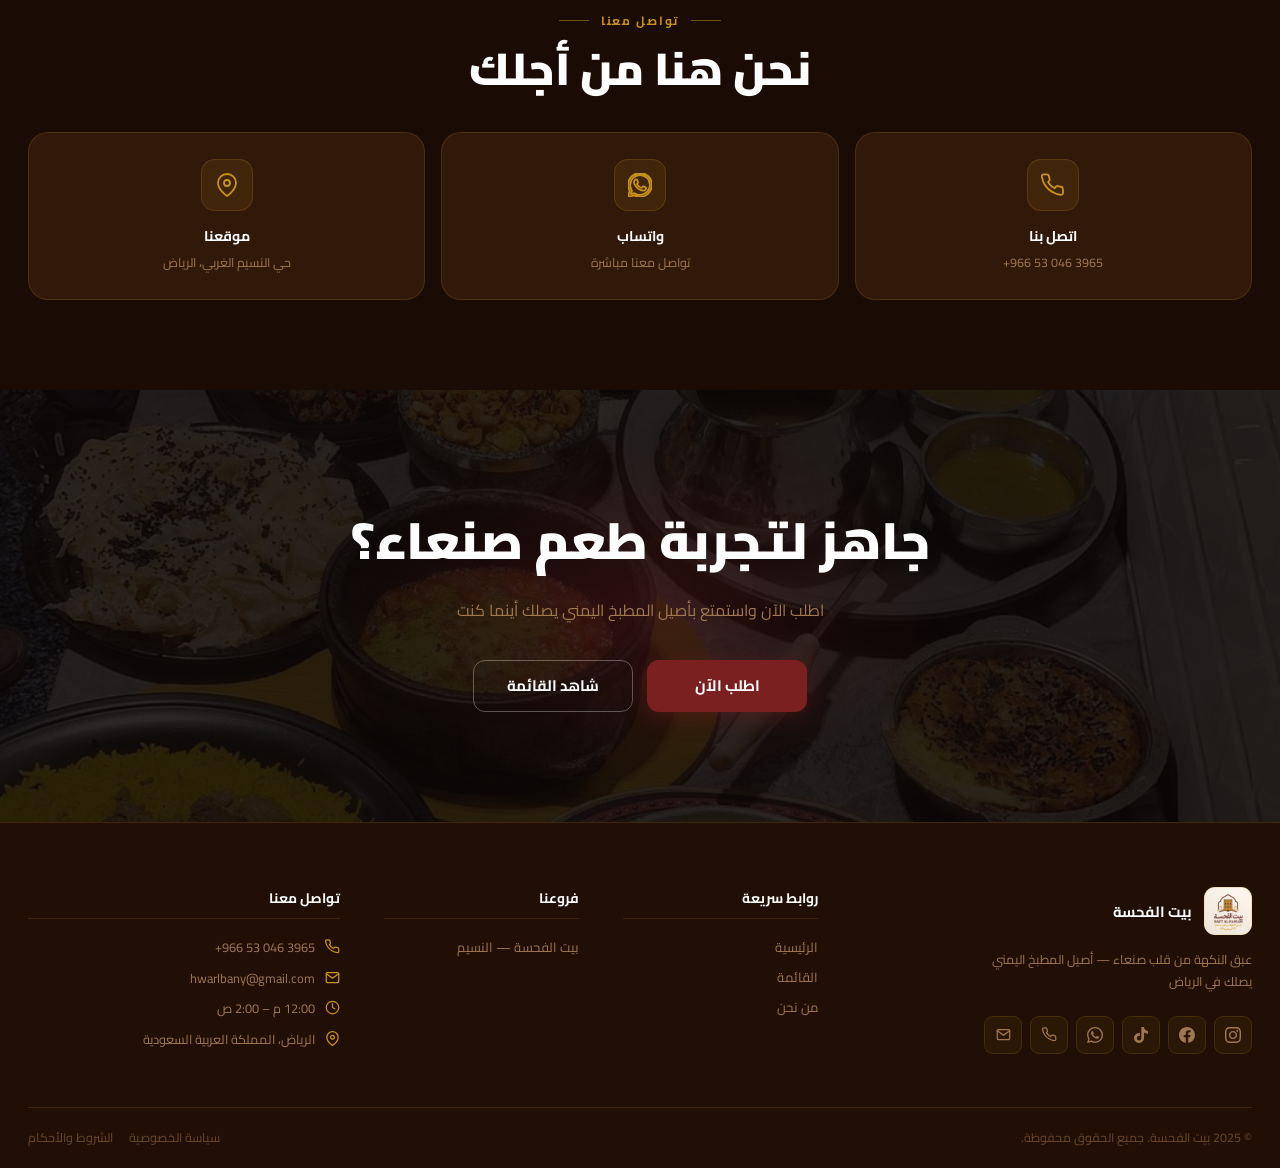
==== commit 338df7bf: "Replace atmosphere section with auto-slideshow on location card Co-Authored-By: Claude Sonnet 4.6 <n" ====
--- a/index.html
+++ b/index.html
@@ -182,41 +182,16 @@
   </div>
 </section>
 
-<!-- ══ VIBE / ATMOSPHERE ══════════════════════════════════════════════ -->
-<section class="section" style="background: var(--bg);">
-  <div class="container">
-    <div class="reveal" style="text-align:center; margin-bottom:48px;">
-      <span class="section-badge" id="vibeBadge">أجواء المطعم</span>
-      <h2 class="section-title" id="vibeTitle">استمتع بتجربة مميزة</h2>
-      <p class="section-desc" style="margin:0 auto 0;" id="vibeDesc">جلسات أنيقة وأجواء يمنية أصيلة تأخذك إلى قلب صنعاء</p>
-    </div>
-    <div class="vibe-grid reveal">
-      <div class="vibe-photo vibe-wide">
-        <img src="photos/WhatsApp%20Image%202026-05-21%20at%205.48.16%20PM%20(2).jpeg" alt="جلسات بيت الفحسة" loading="lazy">
-        <div class="vibe-overlay"></div>
-      </div>
-      <div class="vibe-photo vibe-tall">
-        <img src="photos/WhatsApp%20Image%202026-05-21%20at%205.48.16%20PM.jpeg" alt="داخل بيت الفحسة" loading="lazy">
-        <div class="vibe-overlay"></div>
-      </div>
-      <div class="vibe-photo">
-        <img src="photos/WhatsApp%20Image%202026-05-21%20at%205.48.16%20PM%20(1).jpeg" alt="ديكور المطعم" loading="lazy">
-        <div class="vibe-overlay"></div>
-      </div>
-      <div class="vibe-photo">
-        <img src="photos/WhatsApp%20Image%202026-05-21%20at%205.48.14%20PM.jpeg" alt="طاولات بيت الفحسة" loading="lazy">
-        <div class="vibe-overlay"></div>
-      </div>
-    </div>
-  </div>
-</section>
-
 <!-- ══ OUR LOCATION ══════════════════════════════════════════════════ -->
 <section class="section" id="locationSection">
   <div class="container">
     <div class="location-card reveal">
       <div class="location-photo">
-        <img src="photos/tt.jpg" alt="بيت الفحسة — النسيم">
+        <img class="loc-slide active" src="photos/tt.jpg" alt="فريق بيت الفحسة">
+        <img class="loc-slide" src="photos/WhatsApp%20Image%202026-05-21%20at%205.48.16%20PM%20%282%29.jpeg" alt="قاعة الجلوس" loading="lazy">
+        <img class="loc-slide" src="photos/WhatsApp%20Image%202026-05-21%20at%205.48.16%20PM.jpeg" alt="داخل المطعم" loading="lazy">
+        <img class="loc-slide" src="photos/WhatsApp%20Image%202026-05-21%20at%205.48.16%20PM%20%281%29.jpeg" alt="ديكور المطعم" loading="lazy">
+        <img class="loc-slide" src="photos/WhatsApp%20Image%202026-05-21%20at%205.48.14%20PM.jpeg" alt="طاولات المطعم" loading="lazy">
         <div class="location-photo-overlay"></div>
       </div>
       <div class="location-body">
--- a/css/style.css
+++ b/css/style.css
@@ -587,6 +587,13 @@
   transition: transform 0.6s ease;
 }
 .location-card:hover .location-photo img { transform: scale(1.04); }
+.loc-slide {
+  position: absolute; inset: 0;
+  opacity: 0;
+  transition: opacity 1.1s ease;
+  transform: none !important;
+}
+.loc-slide.active { opacity: 1; }
 .location-photo-overlay {
   position: absolute; inset: 0;
   background: linear-gradient(to left, rgba(31,21,8,0.8) 0%, transparent 60%);
@@ -750,56 +757,6 @@
 @media (max-width: 900px) { .sc-grid { grid-template-columns: repeat(2, 1fr); } }
 @media (max-width: 480px)  { .sc-grid { grid-template-columns: 1fr; } }
 
-/* ══════════════════════════════════════════════
-   VIBE / ATMOSPHERE GALLERY
-   ══════════════════════════════════════════════ */
-.vibe-grid {
-  display: grid;
-  grid-template-columns: 2fr 1fr;
-  grid-template-rows: 300px 300px;
-  gap: 10px;
-  border-radius: var(--radius-lg);
-  overflow: hidden;
-}
-.vibe-photo {
-  position: relative;
-  overflow: hidden;
-}
-.vibe-photo img {
-  width: 100%; height: 100%;
-  object-fit: cover;
-  transition: transform 0.65s cubic-bezier(0.4,0,0.2,1);
-  display: block;
-}
-.vibe-photo:hover img { transform: scale(1.06); }
-.vibe-overlay {
-  position: absolute; inset: 0;
-  background: linear-gradient(to bottom, transparent 55%, rgba(26,12,5,0.55));
-  pointer-events: none;
-  transition: opacity var(--transition);
-}
-.vibe-photo:hover .vibe-overlay { opacity: 0.7; }
-.vibe-wide { grid-column: 1; grid-row: 1; }
-.vibe-tall { grid-column: 2; grid-row: 1 / 3; }
-.vibe-photo:nth-child(3) { grid-column: 1; grid-row: 2; }
-.vibe-photo:nth-child(4) { display: none; }
-
-@media (max-width: 768px) {
-  .vibe-grid {
-    grid-template-columns: 1fr 1fr;
-    grid-template-rows: 220px 220px;
-  }
-  .vibe-wide { grid-column: 1 / 3; grid-row: 1; }
-  .vibe-tall { grid-column: 1; grid-row: 2; }
-  .vibe-photo:nth-child(3) { grid-column: 2; grid-row: 2; }
-  .vibe-photo:nth-child(4) { display: none; }
-}
-@media (max-width: 480px) {
-  .vibe-grid {
-    grid-template-columns: 1fr 1fr;
-    grid-template-rows: 180px 180px;
-  }
-}
 
 /* ══════════════════════════════════════════════
    VIDEO SHOWCASE
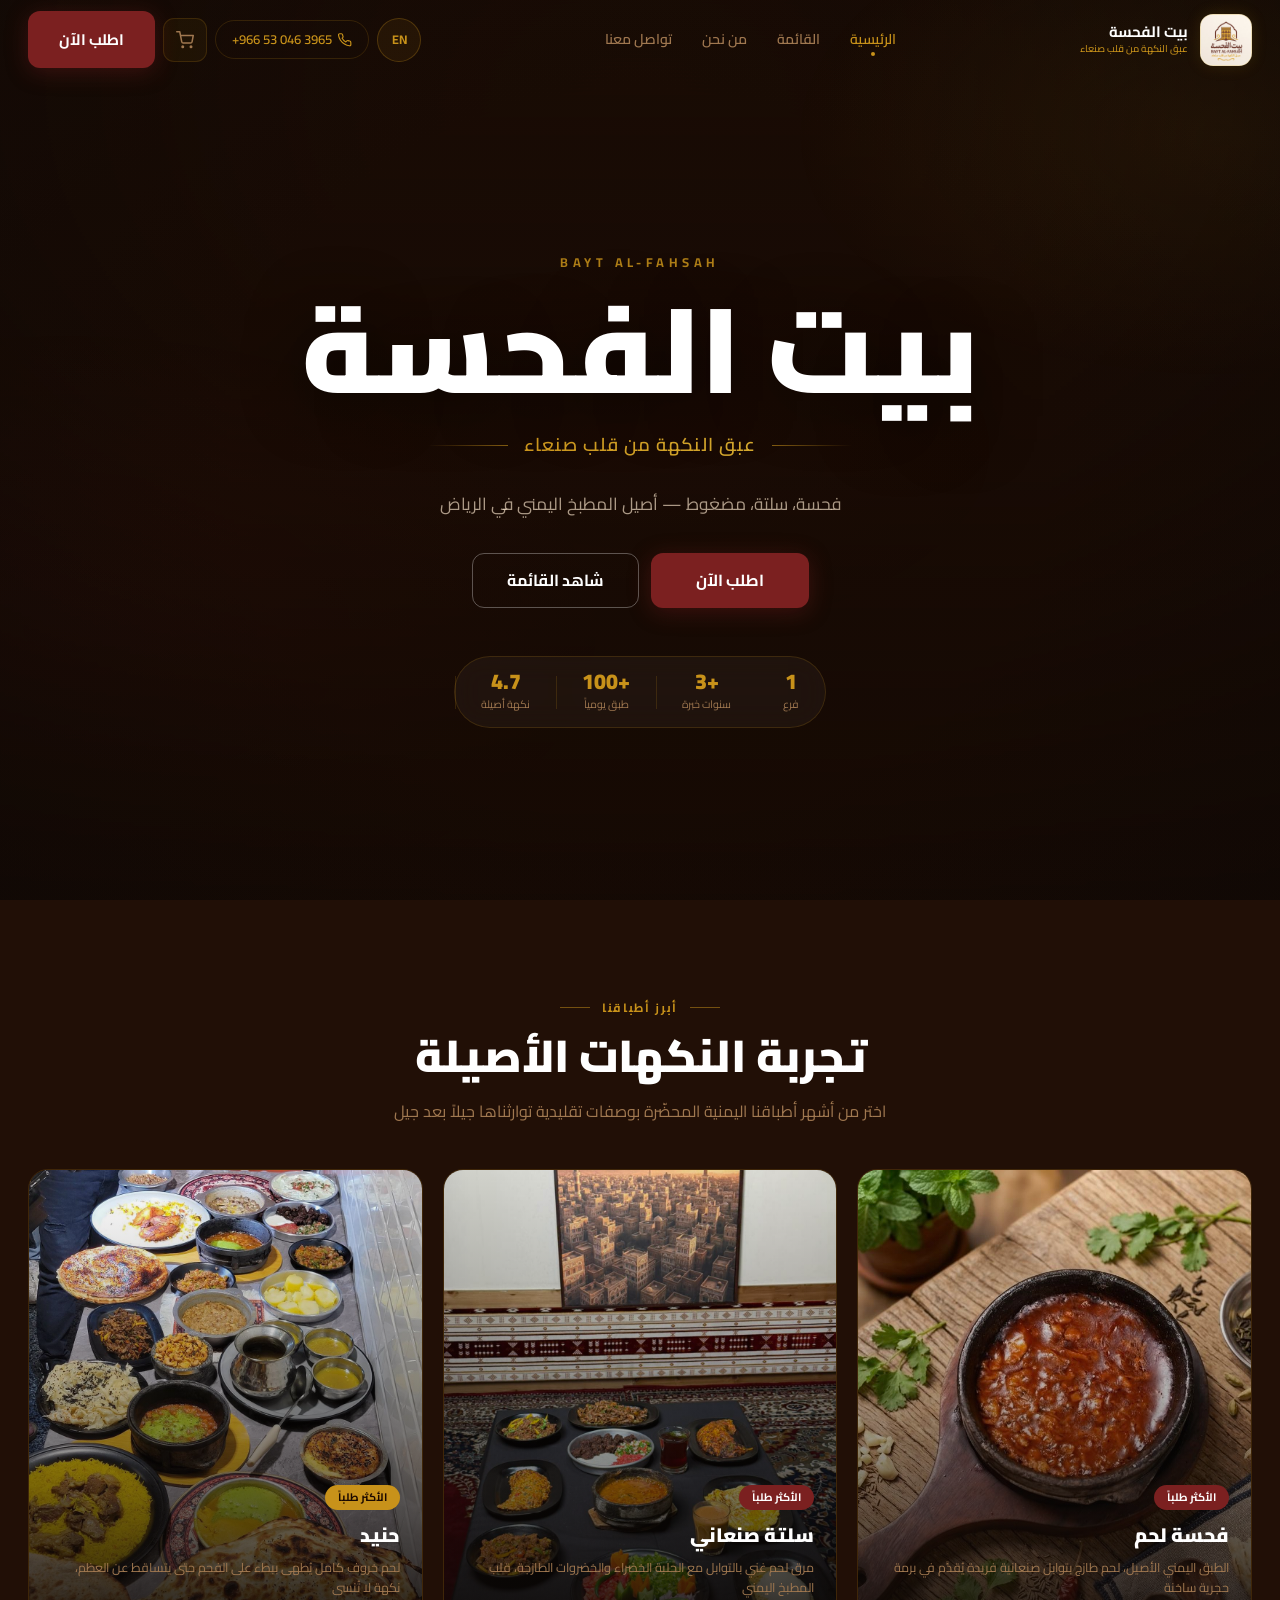
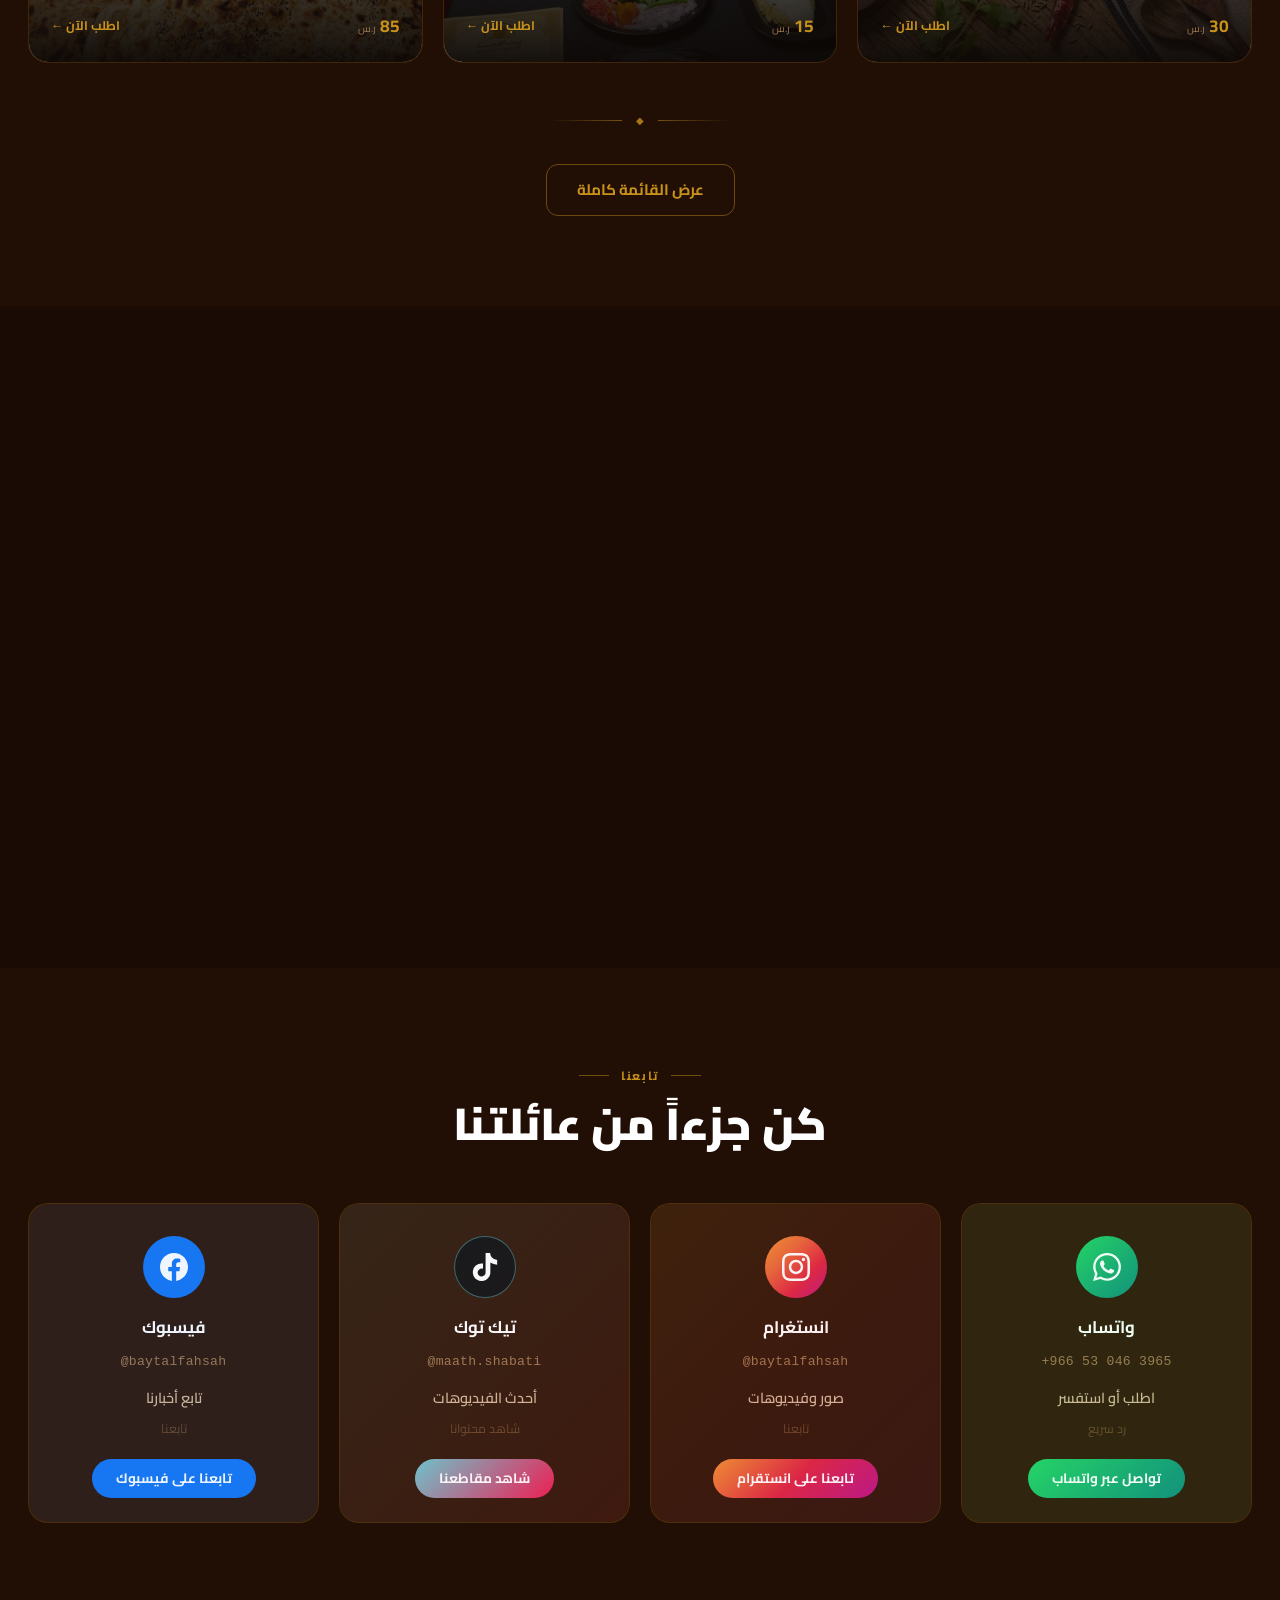
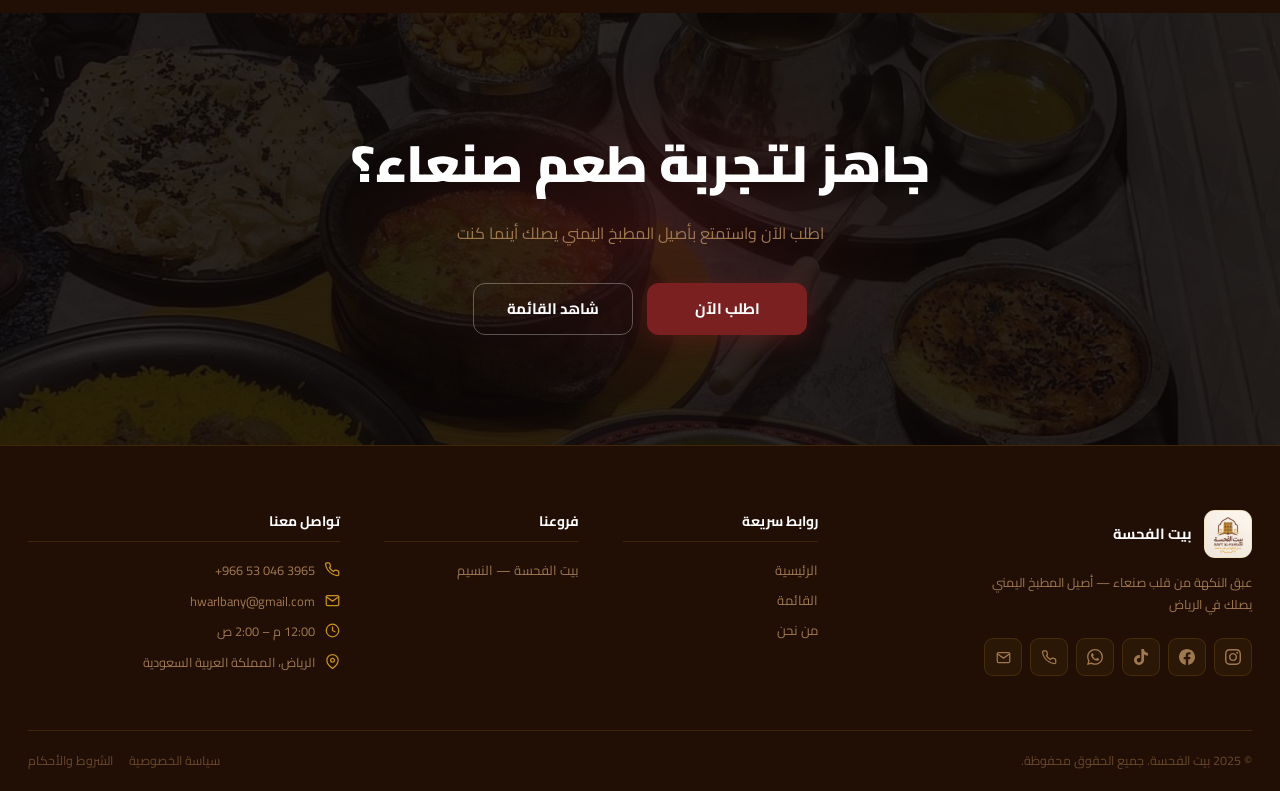
==== commit cd0a1f5a: "Show location photos in full (no crop) + remove duplicate contact section Co-Authored-By: Claude Son" ====
--- a/index.html
+++ b/index.html
@@ -299,39 +299,6 @@
   </div>
 </section>
 
-<!-- ══ CONTACT SECTION ══════════════════════════════════════════════ -->
-<section class="section" id="contactSection">
-  <div class="container">
-    <div class="reveal" style="text-align:center; margin-bottom:36px;">
-      <span class="section-badge">تواصل معنا</span>
-      <h2 class="section-title">نحن هنا من أجلك</h2>
-    </div>
-    <div class="contact-cards-grid">
-      <a href="tel:+966530463965" class="contact-card reveal reveal-delay-1">
-        <div class="ico">
-          <svg viewBox="0 0 24 24"><path d="M22 16.92v3a2 2 0 01-2.18 2 19.79 19.79 0 01-8.63-3.07A19.5 19.5 0 013.95 12 19.79 19.79 0 01.87 3.43 2 2 0 012.86 1.28h3a2 2 0 012 1.72c.127.96.36 1.903.7 2.81a2 2 0 01-.45 2.11L7.09 9a16 16 0 006.29 6.29l1.79-1.79a2 2 0 012.11-.45c.907.34 1.85.573 2.81.7a2 2 0 011.72 2.07z"/></svg>
-        </div>
-        <h4>اتصل بنا</h4>
-        <p><span class="phone-ltr" dir="ltr">+966 53 046 3965</span></p>
-      </a>
-      <a href="https://wa.me/966530463965" target="_blank" rel="noopener" class="contact-card reveal reveal-delay-2">
-        <div class="ico">
-          <svg viewBox="0 0 24 24" fill="currentColor"><path d="M17.472 14.382c-.297-.149-1.758-.867-2.03-.967-.273-.099-.471-.148-.67.15-.197.297-.767.966-.94 1.164-.173.199-.347.223-.644.075-.297-.15-1.255-.463-2.39-1.475-.883-.788-1.48-1.761-1.653-2.059-.173-.297-.018-.458.13-.606.134-.133.298-.347.446-.52.149-.174.198-.298.298-.497.099-.198.05-.371-.025-.52-.075-.149-.669-1.612-.916-2.207-.242-.579-.487-.5-.669-.51-.173-.008-.371-.01-.57-.01-.198 0-.52.074-.792.372-.272.297-1.04 1.016-1.04 2.479 0 1.462 1.065 2.875 1.213 3.074.149.198 2.096 3.2 5.077 4.487.709.306 1.262.489 1.694.625.712.227 1.36.195 1.871.118.571-.085 1.758-.719 2.006-1.413.248-.694.248-1.289.173-1.413-.074-.124-.272-.198-.57-.347m-5.421 7.403h-.004a9.87 9.87 0 01-5.031-1.378l-.361-.214-3.741.982.998-3.648-.235-.374a9.86 9.86 0 01-1.51-5.26c.001-5.45 4.436-9.884 9.888-9.884 2.64 0 5.122 1.03 6.988 2.898a9.825 9.825 0 012.893 6.994c-.003 5.45-4.437 9.884-9.885 9.884m8.413-18.297A11.815 11.815 0 0012.05 0C5.495 0 .16 5.335.157 11.892c0 2.096.547 4.142 1.588 5.945L.057 24l6.305-1.654a11.882 11.882 0 005.683 1.448h.005c6.554 0 11.89-5.335 11.893-11.893a11.821 11.821 0 00-3.48-8.413z"/></svg>
-        </div>
-        <h4>واتساب</h4>
-        <p>تواصل معنا مباشرة</p>
-      </a>
-      <a href="https://maps.app.goo.gl/jj8QfuRpyf8awKri7" target="_blank" rel="noopener" class="contact-card reveal reveal-delay-3">
-        <div class="ico">
-          <svg viewBox="0 0 24 24"><path d="M21 10c0 7-9 13-9 13s-9-6-9-13a9 9 0 0118 0z"/><circle cx="12" cy="10" r="3"/></svg>
-        </div>
-        <h4>موقعنا</h4>
-        <p>حي النسيم الغربي، الرياض</p>
-      </a>
-    </div>
-  </div>
-</section>
-
 <!-- ══ CTA SECTION ══════════════════════════════════════════════════ -->
 <section class="cta-section">
   <div class="cta-bg"><img src="photos/t.jpg" alt=""></div>
--- a/css/style.css
+++ b/css/style.css
@@ -579,19 +579,26 @@
 .location-photo {
   position: relative;
   overflow: hidden;
-  min-height: 380px;
+  min-height: 480px;
+  background: var(--bg);
+  display: flex;
+  align-items: center;
+  justify-content: center;
 }
 .location-photo img {
   width: 100%; height: 100%;
-  object-fit: cover;
+  object-fit: contain;
   transition: transform 0.6s ease;
 }
-.location-card:hover .location-photo img { transform: scale(1.04); }
+.location-card:hover .location-photo img { transform: scale(1.02); }
 .loc-slide {
   position: absolute; inset: 0;
+  width: 100%; height: 100%;
+  object-fit: contain;
   opacity: 0;
   transition: opacity 1.1s ease;
   transform: none !important;
+  background: var(--bg);
 }
 .loc-slide.active { opacity: 1; }
 .location-photo-overlay {
@@ -1285,7 +1292,7 @@
   .featured-grid > :nth-child(3) { display: none; }
   .social-grid { grid-template-columns: repeat(2,1fr); }
   .location-card { grid-template-columns: 1fr; }
-  .location-photo { min-height: 260px; }
+  .location-photo { min-height: 340px; }
   .location-photo-overlay { background: linear-gradient(to top, rgba(31,21,8,0.9) 0%, transparent 60%); }
   .about-story-grid { gap: 40px; }
   .contact-cards-grid { grid-template-columns: repeat(2,1fr); }
